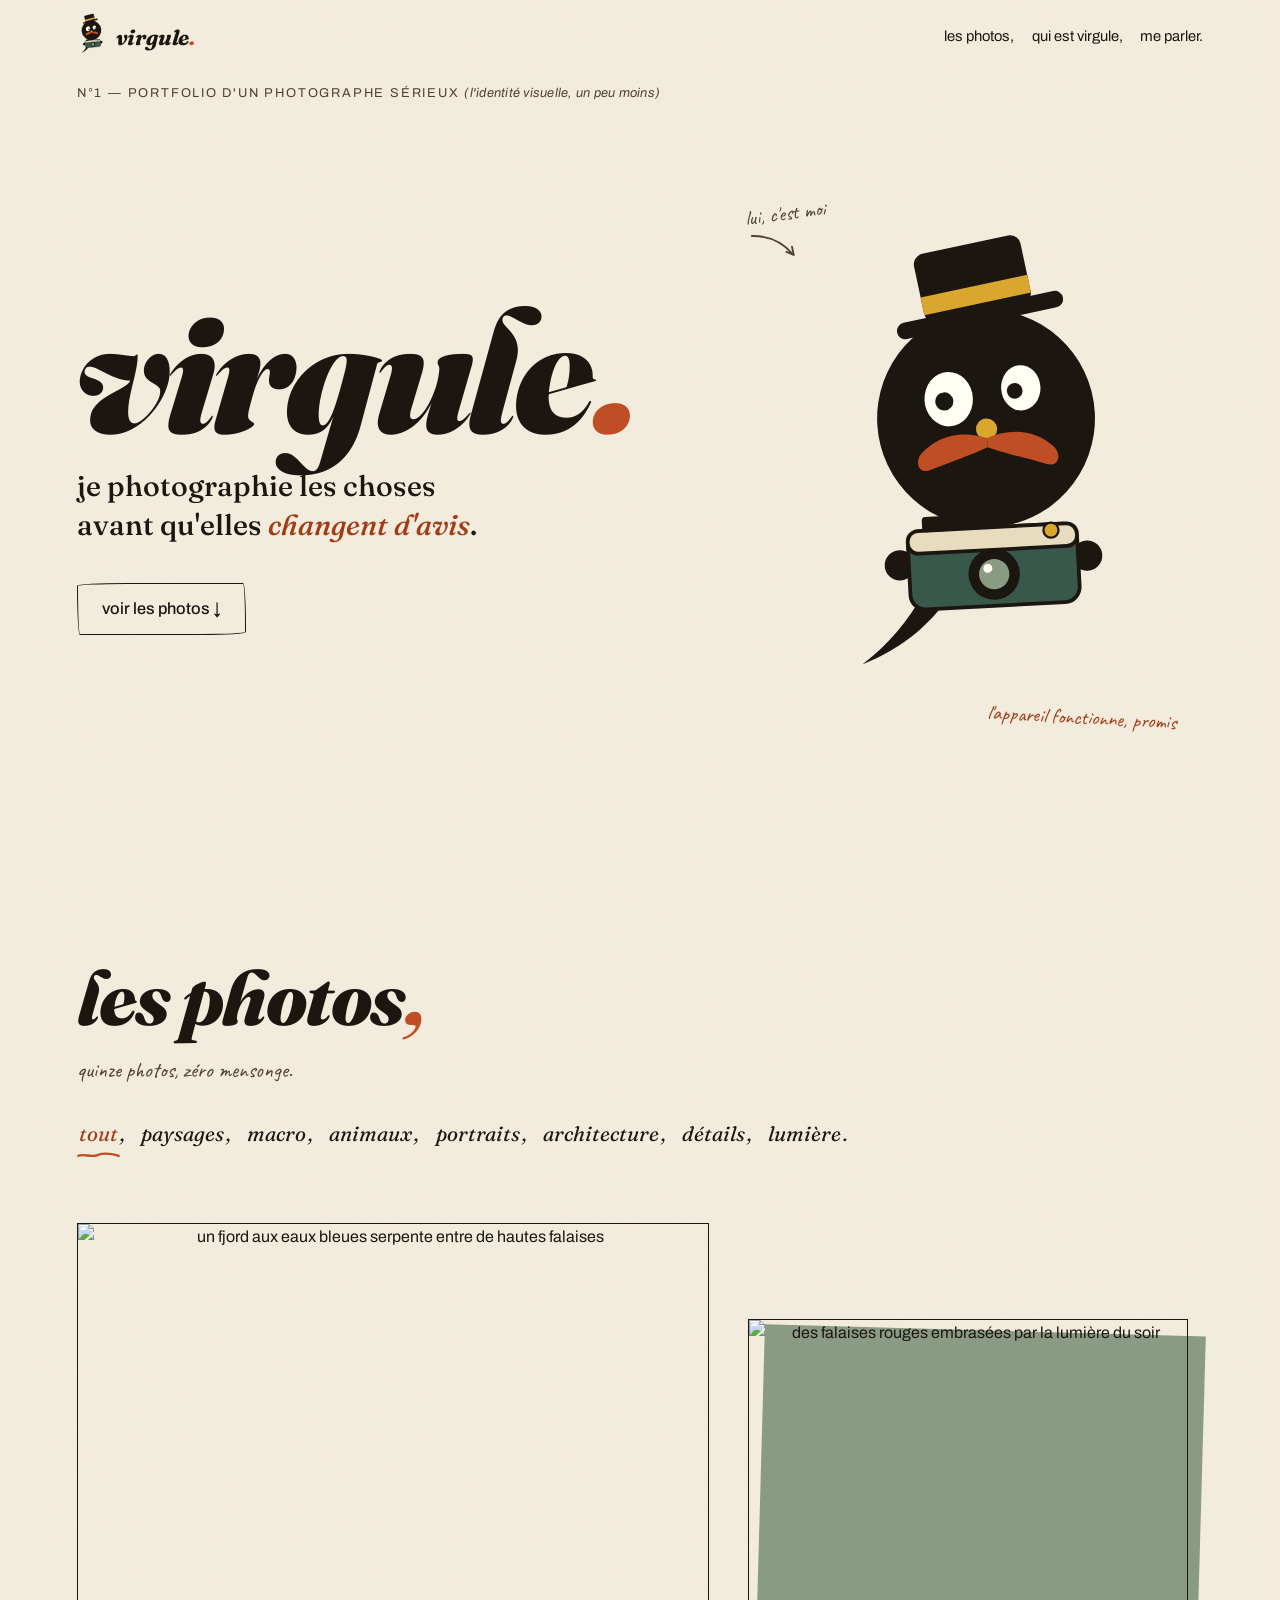
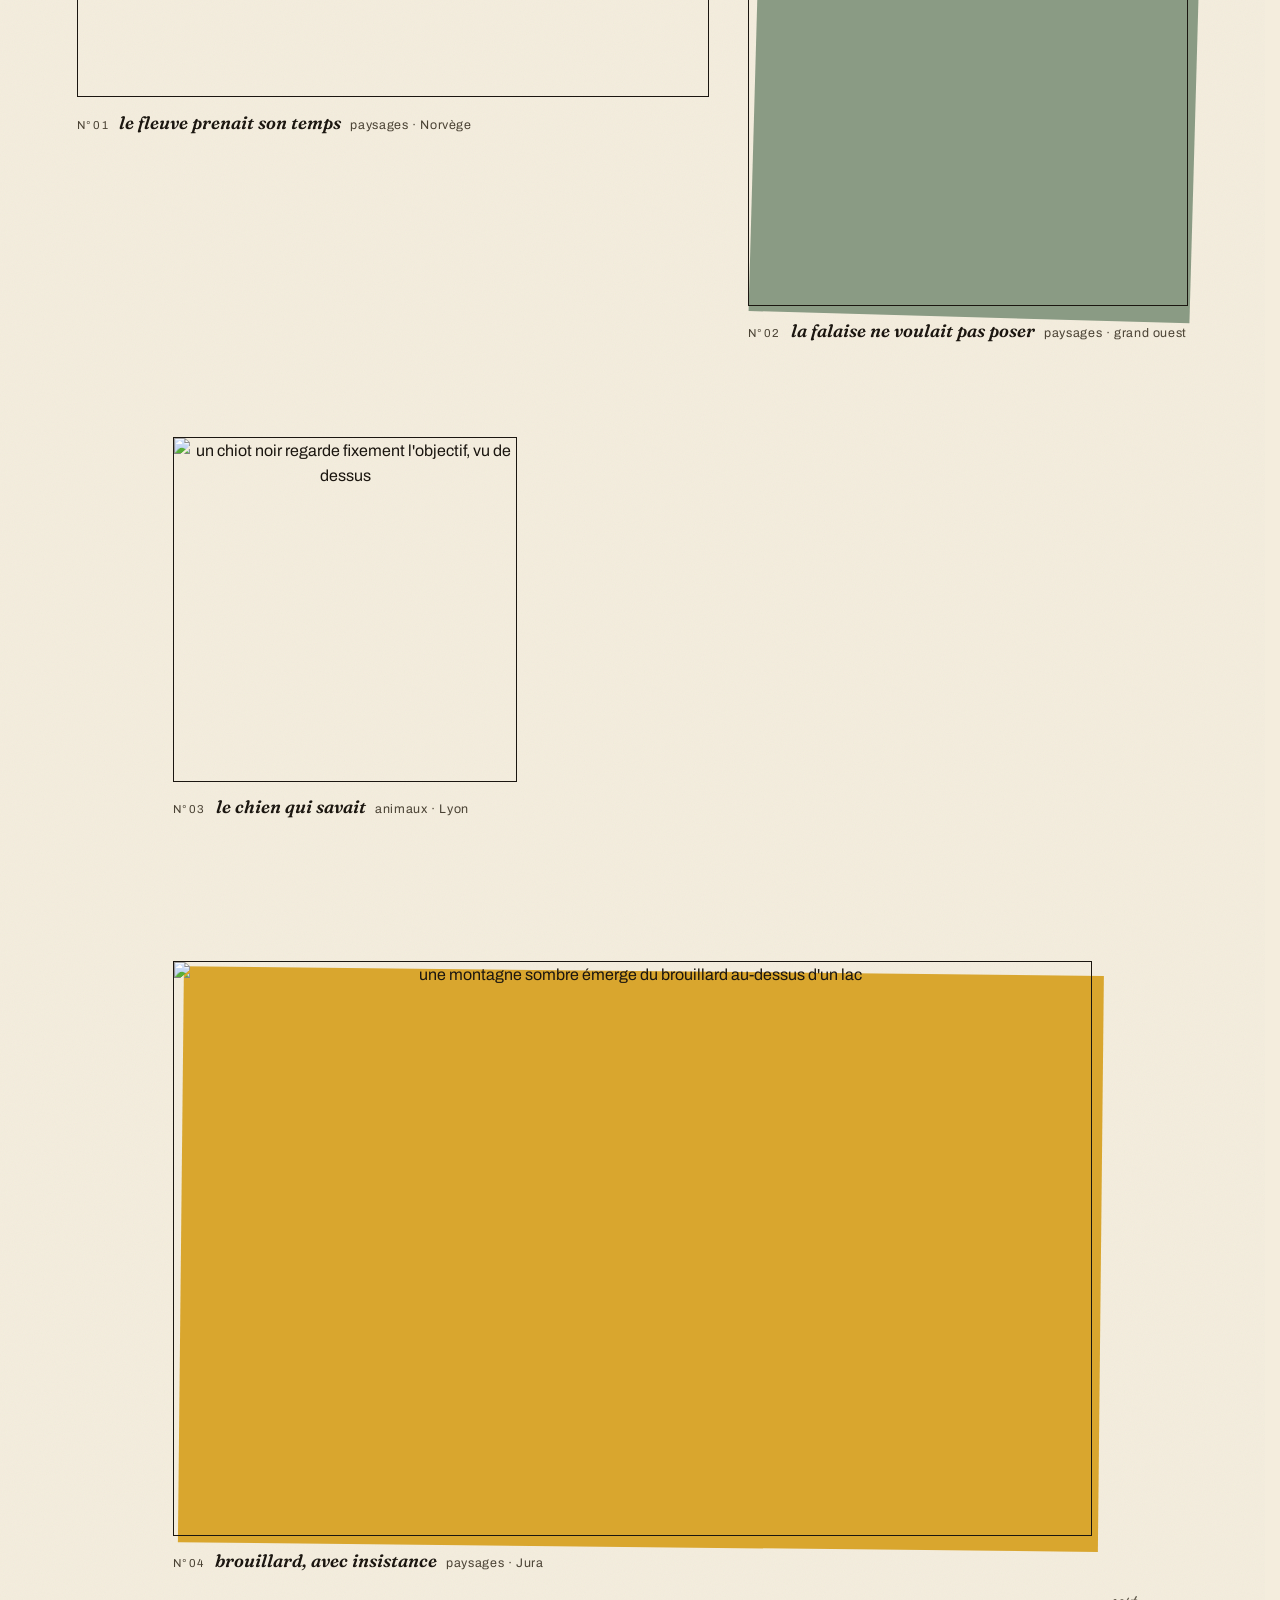
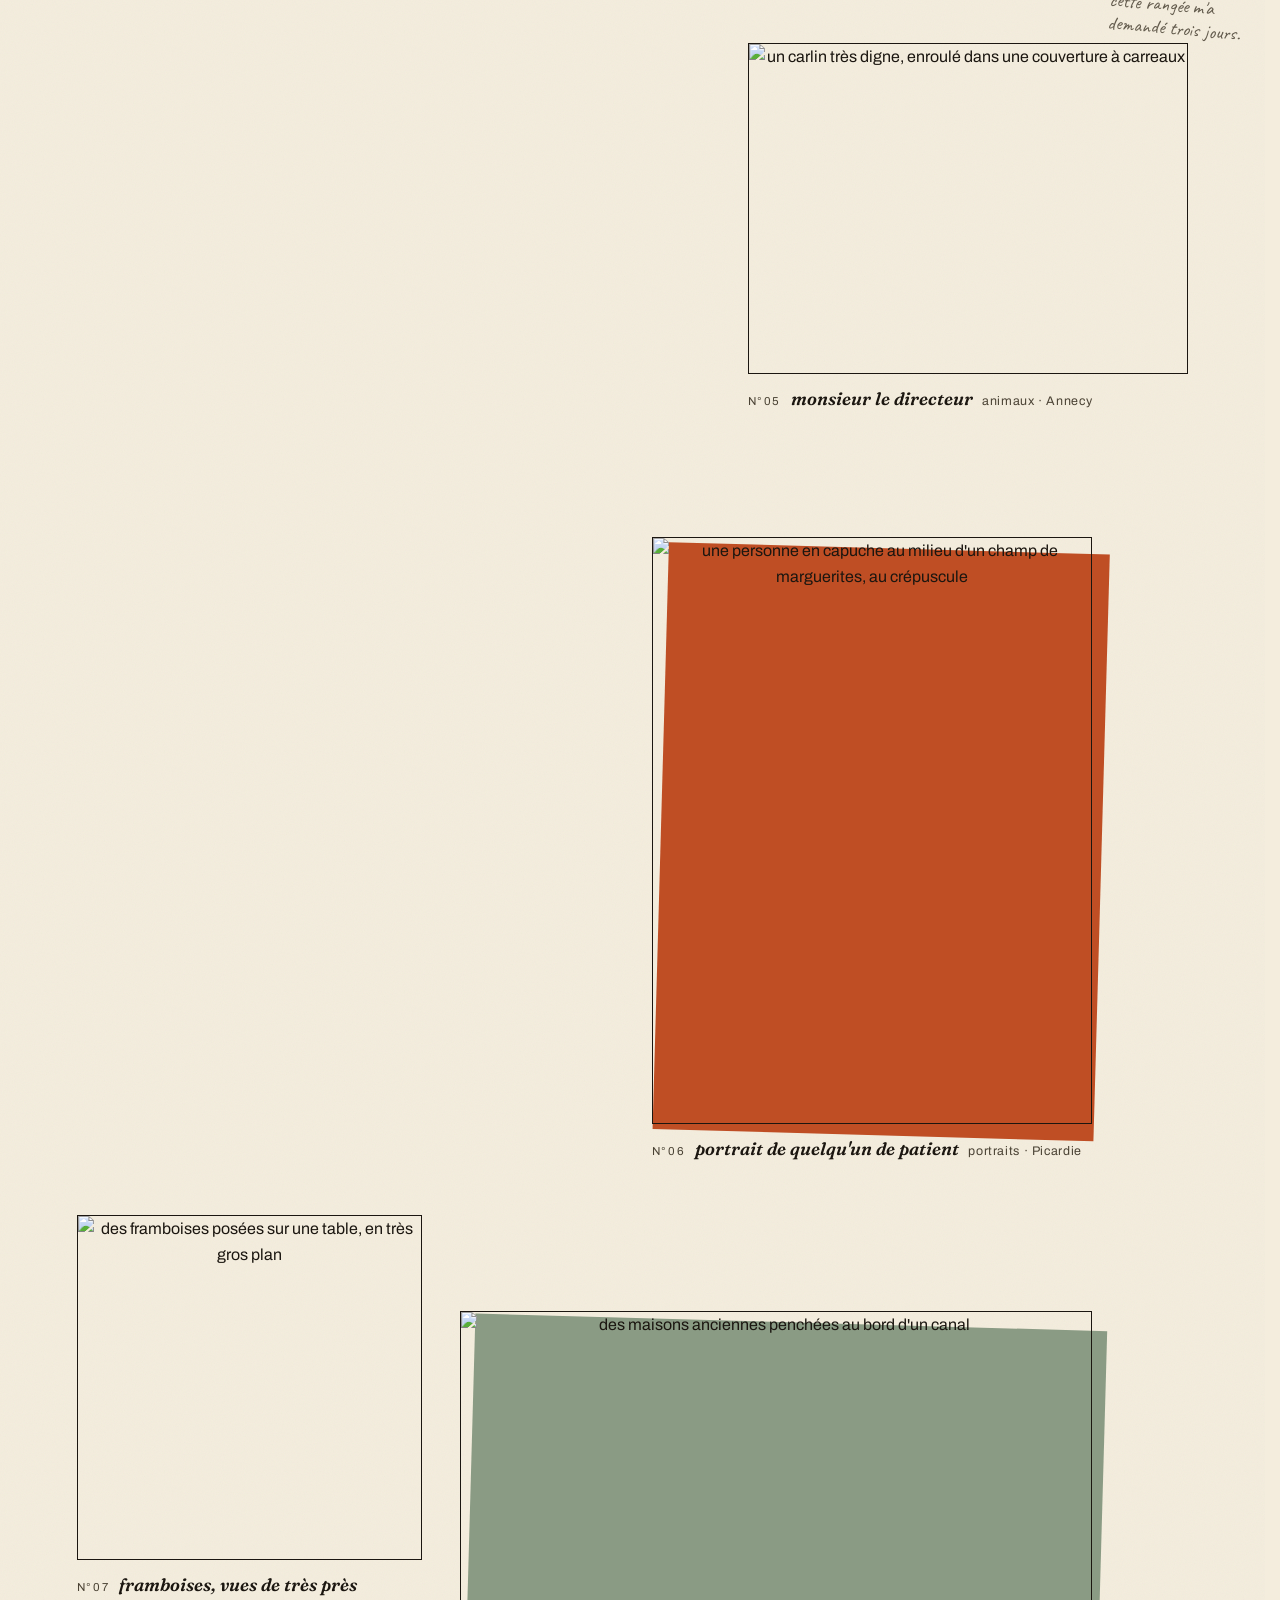
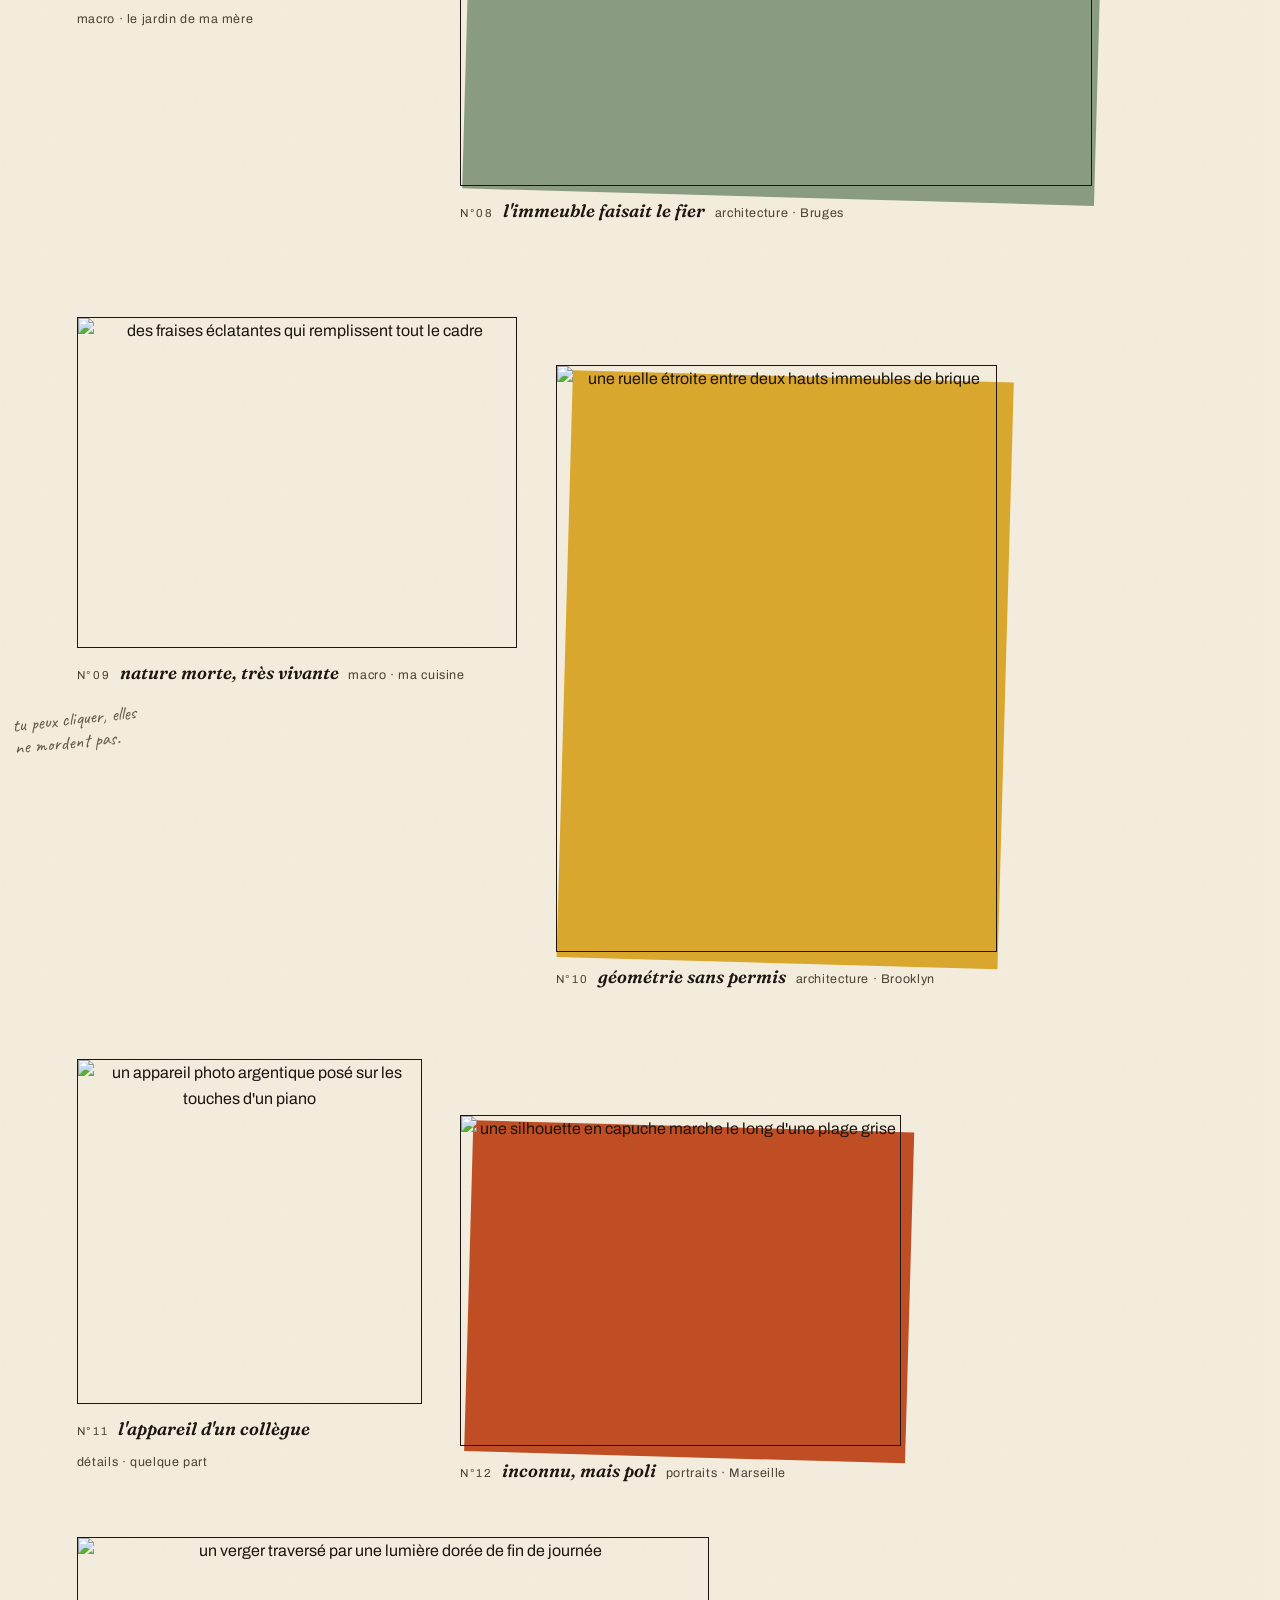
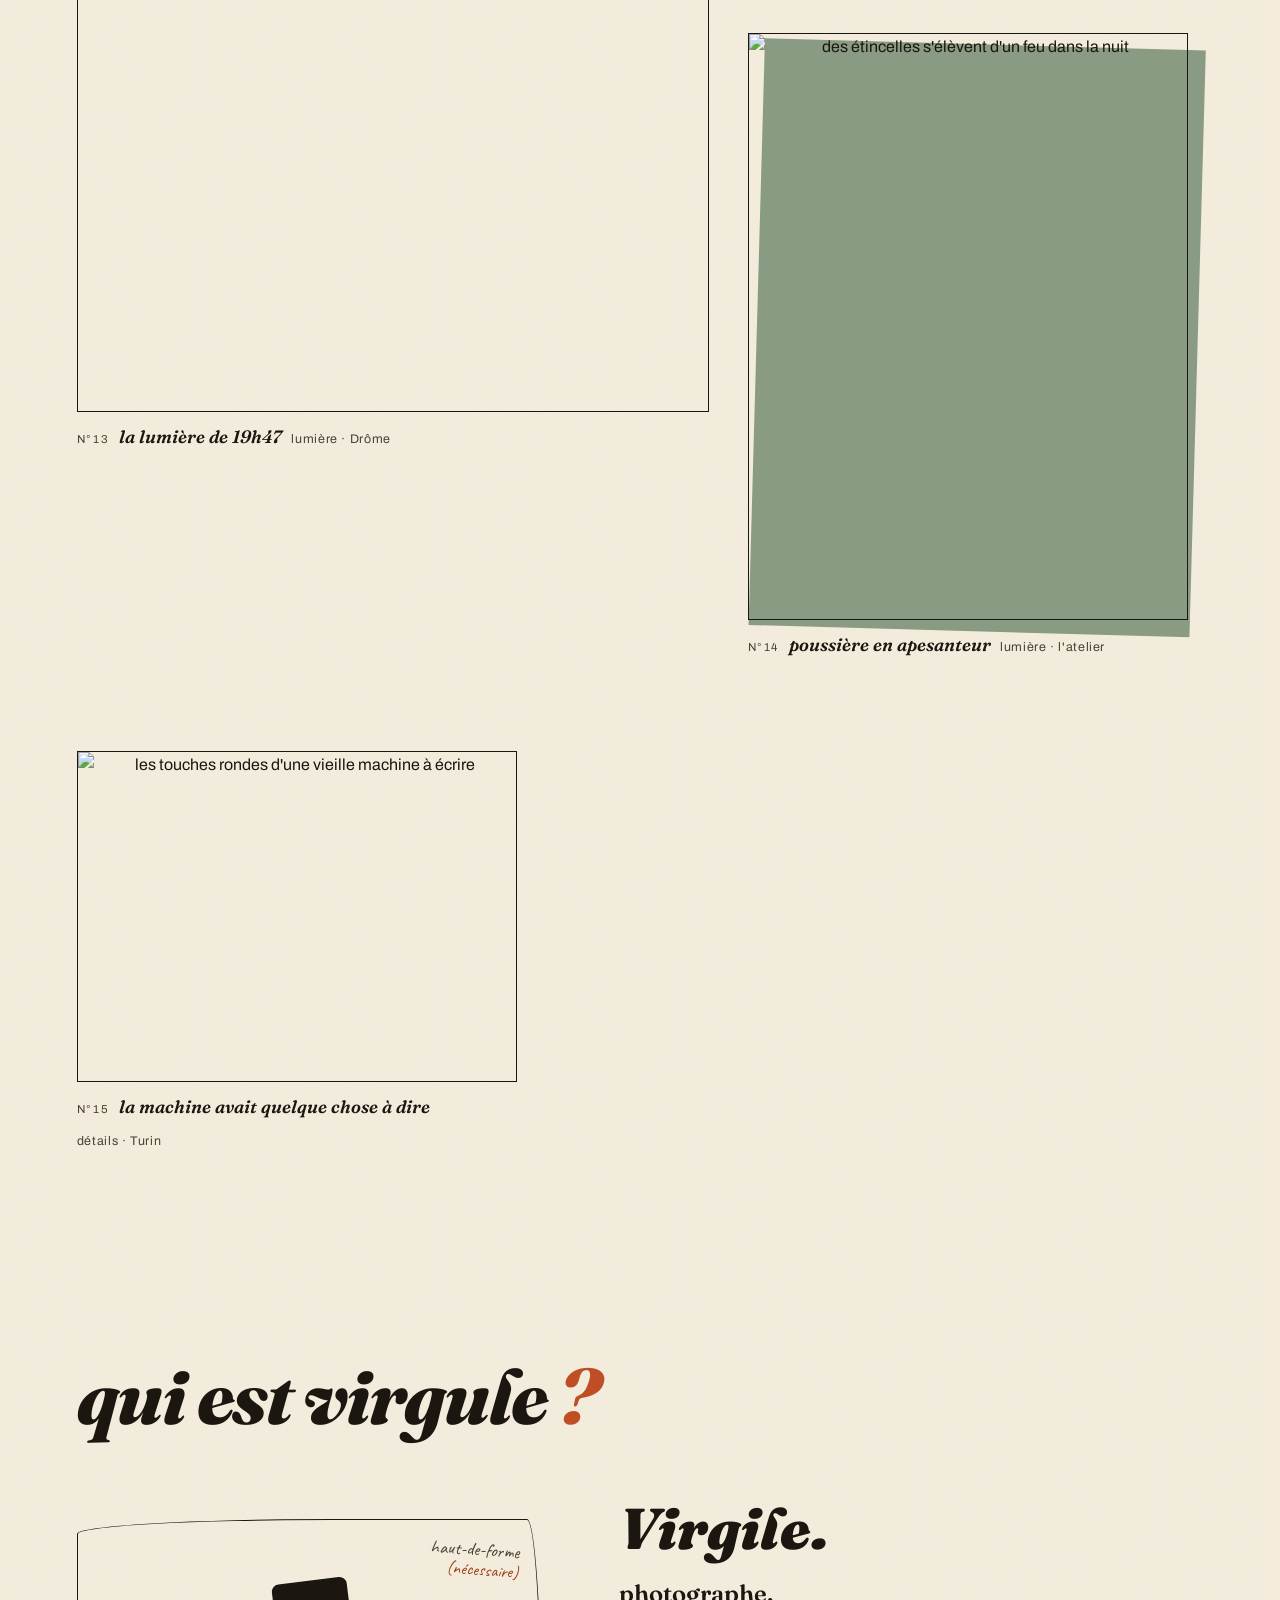
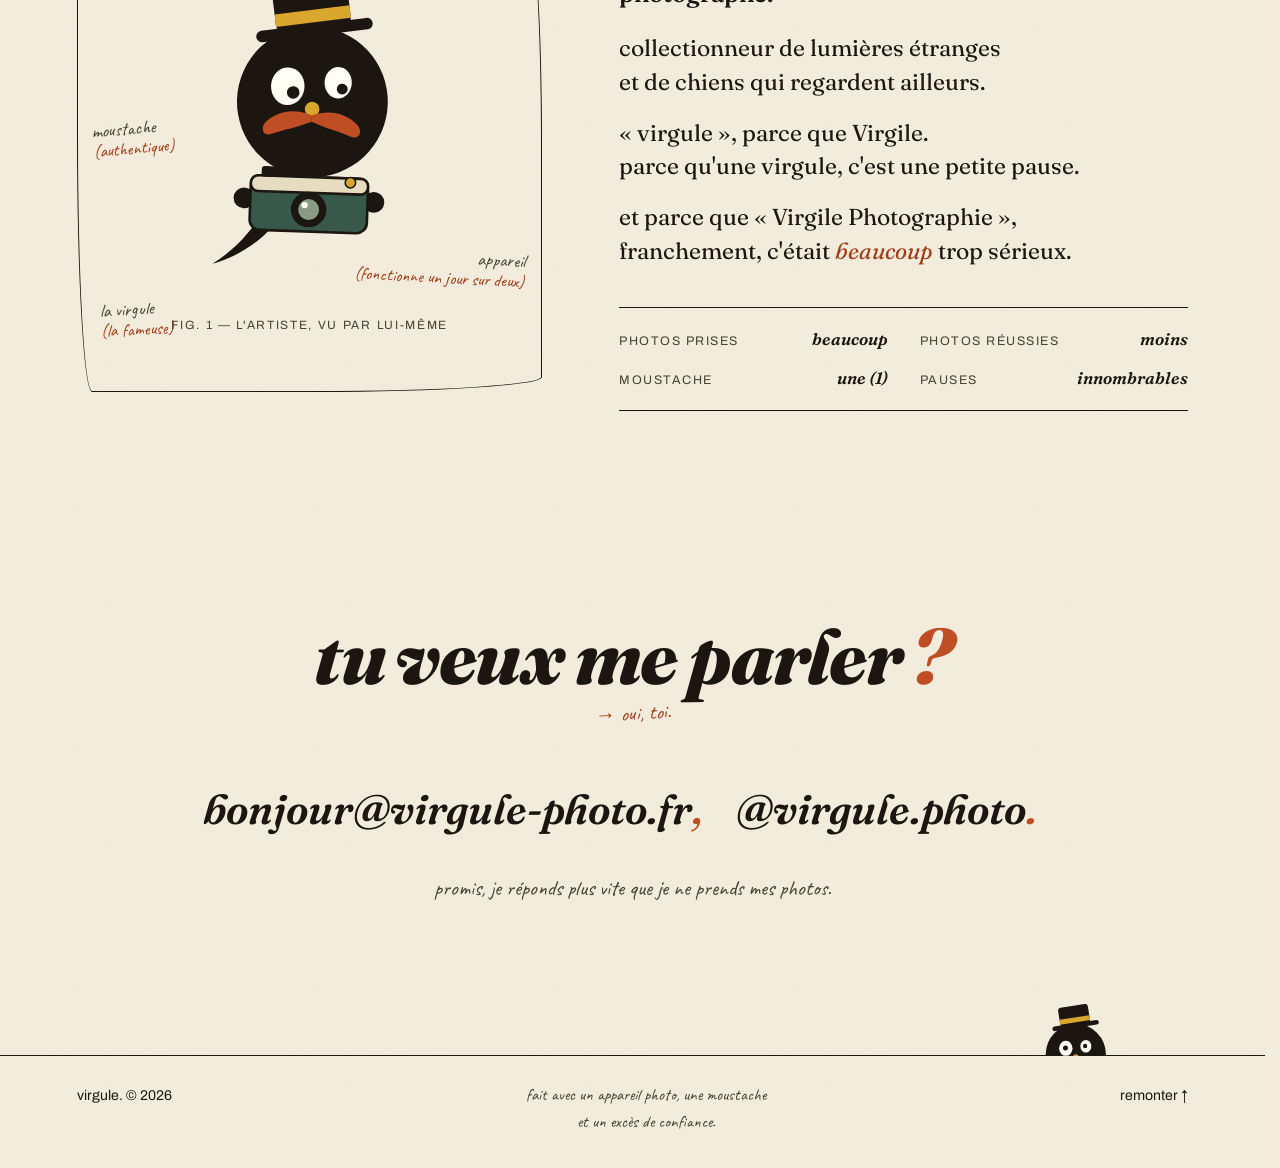
==== index.html @ 3a05d62d "Site portfolio « virgule. » — hero, galerie éditoriale, lightbox, personnage SVG Direction artistiqu" ====
<!doctype html>
<html lang="fr">
<head>
  <meta charset="utf-8">
  <meta name="viewport" content="width=device-width, initial-scale=1">
  <title>virgule. — photographe de moments qui allaient partir</title>
  <meta name="description" content="virgule. — le portfolio de Virgile, photographe. paysages, portraits, champignons suspects et lumières étranges, capturés juste avant qu'ils changent d'avis.">
  <meta name="theme-color" content="#F4EDDD">
  <script>document.documentElement.classList.add("js");</script>
  <link rel="icon" href="data:image/svg+xml,%3Csvg xmlns='http://www.w3.org/2000/svg' viewBox='0 0 32 32'%3E%3Ccircle cx='17' cy='12' r='9' fill='%231B1610'/%3E%3Cpath d='M14 19 C 13 24, 10 28, 5 31 C 11 30, 17 26, 19 20 Z' fill='%231B1610'/%3E%3C/svg%3E">
  <link rel="preconnect" href="https://fonts.googleapis.com">
  <link rel="preconnect" href="https://fonts.gstatic.com" crossorigin>
  <link href="https://fonts.googleapis.com/css2?family=Fraunces:ital,opsz,wght@0,9..144,400..900;1,9..144,400..900&family=Archivo:wght@400;500;600&family=Caveat:wght@500;600&display=swap" rel="stylesheet">
  <link rel="stylesheet" href="css/styles.css">
</head>
<body>
  <a class="lien-evasion" href="#galerie">aller directement aux photos</a>

  <header class="entete" id="entete">
    <a href="#haut" class="marque" id="marque" aria-label="virgule, retour en haut de page">
      <span class="marque-perso" data-perso="mini" aria-hidden="true"></span>
      <span class="marque-mot">virgule<span class="point">.</span></span>
    </a>
    <nav class="entete-nav" aria-label="navigation principale">
      <a href="#galerie">les photos,</a>
      <a href="#apropos">qui est virgule,</a>
      <a href="#contact">me parler.</a>
    </nav>
  </header>

  <main id="haut">

    <!-- ============ HERO ============ -->
    <section class="hero" aria-labelledby="titre-hero">
      <p class="hero-sur" data-reveal>n°1 — portfolio d'un photographe sérieux <span class="hero-sur-note">(l'identité visuelle, un peu moins)</span></p>

      <div class="hero-bloc">
        <h1 class="hero-titre" id="titre-hero" data-reveal>virgule<span class="point">.</span></h1>
        <p class="hero-phrase" data-reveal>je photographie les choses<br>avant qu'elles <em>changent d'avis</em>.</p>
        <a class="cta" id="cta-photos" href="#galerie" data-reveal>voir les photos&nbsp;<span class="fleche" aria-hidden="true">↓</span></a>
      </div>

      <div class="hero-perso" data-reveal>
        <span class="annot annot-moi" aria-hidden="true">
          lui, c'est moi
          <svg class="annot-courbe" viewBox="0 0 70 46"><path d="M6 6 C 26 8, 44 18, 56 36"/><path d="M48 32 l 9 5 -1 -11"/></svg>
        </span>
        <div class="perso-slot" data-perso="hero"></div>
        <span class="annot annot-app" aria-hidden="true">l'appareil fonctionne, promis</span>
      </div>
    </section>

    <!-- ============ GALERIE ============ -->
    <section class="galerie" id="galerie" aria-labelledby="titre-galerie">
      <header class="galerie-tete">
        <h2 class="titre-section" id="titre-galerie" data-reveal>les photos<span class="virg">,</span></h2>
        <p class="galerie-compte" id="compte" role="status" data-reveal>quinze photos, zéro mensonge.</p>
        <nav class="filtres" id="filtres" aria-label="filtrer les photos par catégorie" data-reveal>
          <button type="button" data-cat="tout" aria-pressed="true">tout</button><span aria-hidden="true">,&ensp;</span>
          <button type="button" data-cat="paysages" aria-pressed="false">paysages</button><span aria-hidden="true">,&ensp;</span>
          <button type="button" data-cat="macro" aria-pressed="false">macro</button><span aria-hidden="true">,&ensp;</span>
          <button type="button" data-cat="animaux" aria-pressed="false">animaux</button><span aria-hidden="true">,&ensp;</span>
          <button type="button" data-cat="portraits" aria-pressed="false">portraits</button><span aria-hidden="true">,&ensp;</span>
          <button type="button" data-cat="architecture" aria-pressed="false">architecture</button><span aria-hidden="true">,&ensp;</span>
          <button type="button" data-cat="détails" aria-pressed="false">détails</button><span aria-hidden="true">,&ensp;</span>
          <button type="button" data-cat="lumière" aria-pressed="false">lumière</button><span aria-hidden="true">.</span>
        </nav>
      </header>

      <div class="grille" id="grille"></div>

      <p class="note-marge note-marge-a" aria-hidden="true">cette rangée m'a demandé trois jours.</p>
      <p class="note-marge note-marge-b" aria-hidden="true">tu peux cliquer, elles ne mordent pas.</p>

      <noscript>
        <p class="sans-js">les photos ont besoin de javascript pour s'afficher.<br>elles sont timides, mais elles existent.</p>
      </noscript>
    </section>

    <!-- ============ À PROPOS ============ -->
    <section class="apropos" id="apropos" aria-labelledby="titre-apropos">
      <h2 class="titre-section" id="titre-apropos" data-reveal>qui est virgule<span class="virg">&nbsp;?</span></h2>

      <div class="apropos-grille">
        <figure class="fiche" data-reveal aria-label="schéma technique du personnage virgule">
          <div class="perso-slot" data-perso="fiche"></div>
          <figcaption class="fiche-legende">fig. 1 — l'artiste, vu par lui-même</figcaption>
          <span class="etiquette e-chapeau" aria-hidden="true">haut-de-forme<br><em>(nécessaire)</em></span>
          <span class="etiquette e-moustache" aria-hidden="true">moustache<br><em>(authentique)</em></span>
          <span class="etiquette e-appareil" aria-hidden="true">appareil<br><em>(fonctionne un jour sur deux)</em></span>
          <span class="etiquette e-queue" aria-hidden="true">la virgule<br><em>(la fameuse)</em></span>
        </figure>

        <div class="bio" data-reveal>
          <p class="bio-nom">Virgile.</p>
          <p class="bio-metier">photographe.</p>
          <p class="bio-ligne">collectionneur de lumières étranges<br>et de chiens qui regardent ailleurs.</p>
          <p class="bio-ligne">«&nbsp;virgule&nbsp;», parce que Virgile.<br>parce qu'une virgule, c'est une petite pause.</p>
          <p class="bio-ligne">et parce que «&nbsp;Virgile Photographie&nbsp;»,<br>franchement, c'était <em>beaucoup</em> trop sérieux.</p>

          <dl class="stats">
            <div><dt>photos prises</dt><dd>beaucoup</dd></div>
            <div><dt>photos réussies</dt><dd>moins</dd></div>
            <div><dt>moustache</dt><dd>une (1)</dd></div>
            <div><dt>pauses</dt><dd>innombrables</dd></div>
          </dl>
        </div>
      </div>
    </section>

    <!-- ============ CONTACT ============ -->
    <section class="contact" id="contact" aria-labelledby="titre-contact">
      <h2 class="titre-section" id="titre-contact" data-reveal>tu veux me parler<span class="virg">&nbsp;?</span></h2>
      <span class="annot annot-toi" aria-hidden="true">→ oui, toi.</span>
      <p class="contact-liens" data-reveal>
        <a class="contact-lien" href="mailto:bonjour@virgule-photo.fr">bonjour@virgule-photo.fr</a><span class="virg" aria-hidden="true">,</span>
        <a class="contact-lien" href="https://instagram.com/virgule.photo" rel="noopener" target="_blank">@virgule.photo</a><span class="virg" aria-hidden="true">.</span>
      </p>
      <p class="contact-promesse" data-reveal>promis, je réponds plus vite que je ne prends mes photos.</p>
    </section>
  </main>

  <!-- ============ FOOTER ============ -->
  <footer class="pied">
    <div class="pied-peek" aria-hidden="true">
      <div class="perso-slot" data-perso="peek"></div>
    </div>
    <div class="pied-int">
      <p>virgule. © 2026</p>
      <p class="pied-note">fait avec un appareil photo, une moustache<br>et un excès de confiance.</p>
      <a href="#haut">remonter ↑</a>
    </div>
  </footer>

  <!-- ============ LIGHTBOX ============ -->
  <div class="voile" id="voile" role="dialog" aria-modal="true" aria-labelledby="voile-titre" hidden>
    <button type="button" class="voile-fermer" id="voile-fermer">fermer ✕</button>
    <p class="voile-num" id="voile-num" role="status"></p>
    <figure class="voile-scene">
      <div class="voile-cadre"><img id="voile-img" src="" alt=""></div>
      <figcaption class="voile-info" aria-live="polite">
        <h3 class="voile-titre" id="voile-titre"></h3>
        <p class="voile-meta" id="voile-meta"></p>
        <p class="voile-desc" id="voile-desc"></p>
        <p class="voile-phrase" id="voile-phrase"></p>
      </figcaption>
    </figure>
    <div class="voile-nav">
      <button type="button" class="voile-prec" id="voile-prec">← précédente</button>
      <button type="button" class="voile-suiv" id="voile-suiv">suivante →</button>
    </div>
  </div>

  <div class="eclat" id="eclat" aria-hidden="true"></div>
  <div class="toast" id="toast" role="status" aria-live="polite" hidden></div>

  <script src="js/photos-data.js"></script>
  <script src="js/main.js"></script>
</body>
</html>
---- css/styles.css ----
/* ==========================================================================
   virgule. — feuille de style
   direction artistique : « la petite publication »
   papier crème, typographie éditoriale, annotations manuscrites,
   éléments légèrement de travers. sérieux sur les photos, pas sur le reste.
   ========================================================================== */

/* ---------- jetons ---------- */
:root {
  --creme: #F4EDDD;
  --ivoire: #FBF6EA;
  --papier: #EDE3CC;
  --noir: #1B1610;
  --encre: #4A4234;
  --rouille: #BF4E24;
  /* le même rouille, assombri pour le texte courant (contraste AA >= 4,5:1) */
  --rouille-texte: #A03D17;
  --sauge: #8A9B84;
  --teal: #39584C;
  --moutarde: #D9A62E;

  --serif: "Fraunces", Georgia, serif;
  --sans: "Archivo", system-ui, sans-serif;
  --main: "Caveat", "Segoe Script", cursive;

  --gouttiere: clamp(1.25rem, 6vw, 6rem);
  --transition-photo: 0.45s cubic-bezier(0.2, 0.8, 0.2, 1);

  /* bordure « dessinée à la main » */
  --tordu: 255px 15px 225px 15px / 15px 225px 15px 255px;
}

/* ---------- base ---------- */
*, *::before, *::after { box-sizing: border-box; }

html {
  scroll-behavior: smooth;
  scroll-padding-top: 5.5rem;
  scrollbar-gutter: stable;
}

body {
  margin: 0;
  background-color: var(--creme);
  background-image: url("data:image/svg+xml,%3Csvg xmlns='http://www.w3.org/2000/svg' width='240' height='240'%3E%3Cfilter id='n'%3E%3CfeTurbulence type='fractalNoise' baseFrequency='0.9' numOctaves='2' stitchTiles='stitch'/%3E%3C/filter%3E%3Crect width='240' height='240' filter='url(%23n)' opacity='0.05'/%3E%3C/svg%3E");
  color: var(--noir);
  font-family: var(--sans);
  font-size: 1rem;
  line-height: 1.6;
  font-synthesis: none;
  -webkit-font-smoothing: antialiased;
  overflow-x: hidden;
}

::selection { background: var(--moutarde); color: var(--noir); }

img { max-width: 100%; display: block; }

a { color: inherit; }

button {
  font: inherit;
  color: inherit;
  background: none;
  border: none;
  padding: 0;
}

:focus-visible {
  outline: 2px dashed var(--rouille);
  outline-offset: 4px;
  border-radius: 2px;
}

/* curseur virgule, très subtil */
body {
  cursor: url("data:image/svg+xml,%3Csvg xmlns='http://www.w3.org/2000/svg' width='20' height='24' viewBox='0 0 20 24'%3E%3Ccircle cx='10.5' cy='8' r='6.5' fill='%231B1610' stroke='%23FBF6EA' stroke-width='1.4'/%3E%3Cpath d='M8.2 13 C 7.6 17, 5.8 20, 2.5 22.6 C 6.8 21.6, 10.4 18.4, 11.4 13.6 Z' fill='%231B1610' stroke='%23FBF6EA' stroke-width='1'/%3E%3C/svg%3E") 10 8, auto;
}
a, button, [role="button"] {
  cursor: url("data:image/svg+xml,%3Csvg xmlns='http://www.w3.org/2000/svg' width='20' height='24' viewBox='0 0 20 24'%3E%3Ccircle cx='10.5' cy='8' r='6.5' fill='%23BF4E24' stroke='%23FBF6EA' stroke-width='1.4'/%3E%3Cpath d='M8.2 13 C 7.6 17, 5.8 20, 2.5 22.6 C 6.8 21.6, 10.4 18.4, 11.4 13.6 Z' fill='%23BF4E24' stroke='%23FBF6EA' stroke-width='1'/%3E%3C/svg%3E") 10 8, pointer;
}

/* lien d'évasion clavier */
.lien-evasion {
  position: fixed;
  top: 0.6rem;
  left: 0.6rem;
  z-index: 100;
  background: var(--noir);
  color: var(--ivoire);
  padding: 0.5rem 0.9rem;
  font-size: 0.85rem;
  border-radius: var(--tordu);
  transform: translateY(-300%);
}
.lien-evasion:focus-visible { transform: none; }

/* soulignement gribouillé réutilisable */
.gribouille,
.filtres button[aria-pressed="true"],
.contact-lien:hover,
.contact-lien:focus-visible {
  background-image: url("data:image/svg+xml,%3Csvg xmlns='http://www.w3.org/2000/svg' width='120' height='8' viewBox='0 0 120 8' preserveAspectRatio='none'%3E%3Cpath d='M2 5 C 20 2, 38 7, 58 4 S 100 3, 118 5' fill='none' stroke='%23BF4E24' stroke-width='2.4' stroke-linecap='round'/%3E%3C/svg%3E");
  background-repeat: no-repeat;
  background-position: left bottom;
  background-size: 100% 8px;
}

/* ---------- en-tête ---------- */
.entete {
  position: fixed;
  inset: 0 0 auto 0;
  z-index: 40;
  display: flex;
  align-items: center;
  justify-content: space-between;
  gap: 1rem;
  padding: 0.85rem var(--gouttiere);
  transition: background-color 0.3s ease, box-shadow 0.3s ease;
}
.entete.colle {
  background-color: var(--creme);
  border-bottom: 1.5px solid var(--noir);
}

.marque {
  display: inline-flex;
  align-items: center;
  gap: 0.55rem;
  text-decoration: none;
}
.marque-perso { width: 30px; flex: none; transform: rotate(-6deg); transition: transform 0.3s ease; }
.marque:hover .marque-perso { transform: rotate(6deg) translateY(-2px); }
.marque-mot {
  font-family: var(--serif);
  font-style: italic;
  font-weight: 700;
  font-size: 1.35rem;
  letter-spacing: -0.01em;
}
.point { color: var(--rouille); }

.entete-nav { display: flex; gap: 1.1rem; flex-wrap: wrap; justify-content: flex-end; }
.entete-nav a {
  font-size: 0.92rem;
  text-decoration: none;
  padding-bottom: 0.15em;
}
.entete-nav a:hover, .entete-nav a:focus-visible {
  background-image: url("data:image/svg+xml,%3Csvg xmlns='http://www.w3.org/2000/svg' width='120' height='8' viewBox='0 0 120 8' preserveAspectRatio='none'%3E%3Cpath d='M2 5 C 20 2, 38 7, 58 4 S 100 3, 118 5' fill='none' stroke='%23BF4E24' stroke-width='2.4' stroke-linecap='round'/%3E%3C/svg%3E") ;
  background-repeat: no-repeat;
  background-position: left bottom;
  background-size: 100% 7px;
}

/* ---------- hero ---------- */
.hero {
  position: relative;
  min-height: 96vh;
  min-height: 96svh;
  display: grid;
  grid-template-columns: minmax(0, 1.25fr) minmax(0, 0.75fr);
  align-items: center;
  gap: 2rem;
  padding: 7rem var(--gouttiere) 3rem;
}

.hero-sur {
  position: absolute;
  top: 5.2rem;
  left: var(--gouttiere);
  margin: 0;
  font-size: 0.8rem;
  letter-spacing: 0.14em;
  text-transform: uppercase;
  color: var(--encre);
}
.hero-sur-note { text-transform: none; letter-spacing: 0.02em; font-style: italic; }

.hero-titre {
  margin: 0 0 1.2rem;
  font-family: var(--serif);
  font-style: italic;
  font-weight: 900;
  font-size: clamp(4.2rem, 13.5vw, 11.5rem);
  line-height: 0.9;
  letter-spacing: -0.03em;
}

.hero-phrase {
  margin: 0 0 2.4rem;
  font-family: var(--serif);
  font-weight: 500;
  font-size: clamp(1.25rem, 2.4vw, 1.8rem);
  line-height: 1.35;
}
.hero-phrase em { font-style: italic; color: var(--rouille-texte); }

.cta {
  display: inline-block;
  font-size: 1.02rem;
  font-weight: 500;
  text-decoration: none;
  border: 1.5px solid var(--noir);
  border-radius: var(--tordu);
  padding: 0.75rem 1.5rem;
  transform: rotate(-1deg);
  transition: transform 0.25s ease, background-color 0.25s ease;
}
.cta:hover, .cta:focus-visible {
  background-color: var(--moutarde);
  transform: rotate(1deg) translateY(-2px);
}
.cta .fleche { display: inline-block; }
.cta:hover .fleche, .cta:focus-visible .fleche { animation: rebond 0.7s ease-in-out infinite; }
@keyframes rebond {
  0%, 100% { transform: translateY(0); }
  50% { transform: translateY(5px); }
}

.hero-perso {
  position: relative;
  justify-self: center;
  width: clamp(230px, 26vw, 360px);
}
.hero-perso .perso-slot { transform: rotate(-3deg); }

/* annotations manuscrites */
.annot {
  position: absolute;
  font-family: var(--main);
  font-size: clamp(1.15rem, 1.6vw, 1.45rem);
  line-height: 1.15;
  color: var(--encre);
  white-space: nowrap;
}
.annot-courbe {
  display: block;
  width: 54px;
  margin-top: 0.1rem;
}
.annot-courbe path {
  fill: none;
  stroke: var(--encre);
  stroke-width: 2.4;
  stroke-linecap: round;
  stroke-linejoin: round;
}
.annot-moi { top: -2.2rem; left: -4.5rem; transform: rotate(-7deg); }
.annot-app { bottom: -2.4rem; right: -1.5rem; transform: rotate(3deg); color: var(--rouille-texte); }
.annot-toi { position: static; display: inline-block; transform: rotate(-3deg); color: var(--rouille-texte); margin-top: 0.4rem; }

/* ---------- sections communes ---------- */
.titre-section {
  margin: 0;
  font-family: var(--serif);
  font-style: italic;
  font-weight: 800;
  font-size: clamp(2.5rem, 6.5vw, 4.8rem);
  line-height: 1;
  letter-spacing: -0.02em;
  transform: rotate(-0.8deg);
}
.virg { color: var(--rouille); }

/* ---------- galerie ---------- */
.galerie {
  position: relative;
  padding: 6rem var(--gouttiere) 7rem;
}

.galerie-tete { margin-bottom: 4rem; }

.galerie-compte {
  margin: 1rem 0 1.6rem;
  font-family: var(--main);
  font-size: 1.35rem;
  color: var(--encre);
  transform: rotate(-1deg);
}

.filtres {
  font-family: var(--serif);
  font-style: italic;
  font-size: clamp(1.05rem, 1.7vw, 1.3rem);
  max-width: 60ch;
  line-height: 2;
}
.filtres button {
  padding: 0 0.1em 0.2em;
  transition: color 0.2s ease;
}
.filtres button:hover { color: var(--rouille-texte); }
.filtres button[aria-pressed="true"] { color: var(--rouille-texte); }

/* grille éditoriale asymétrique */
.grille {
  display: grid;
  grid-template-columns: repeat(12, 1fr);
  gap: clamp(2rem, 4vw, 4rem) clamp(1.5rem, 3vw, 3rem);
  align-items: start;
}

.photo {
  position: relative;
  margin: 0;
  transition: transform var(--transition-photo), opacity 0.3s ease;
}
.photo:focus-within {
  transform: rotate(var(--tilt, 0.6deg)) translateY(-5px);
  z-index: 2;
}
/* les effets de survol ne s'appliquent qu'aux vrais pointeurs :
   au tactile, le :hover simulé resterait collé après fermeture du voile */
@media (hover: hover) {
  .photo:hover {
    transform: rotate(var(--tilt, 0.6deg)) translateY(-5px);
    z-index: 2;
  }
}

/* tailles */
.t-grande   { grid-column: span 7; }
.t-panorama { grid-column: 2 / span 10; }
.t-haute    { grid-column: span 5; }
.t-moyenne  { grid-column: span 5; }
.t-petite   { grid-column: span 4; }

/* décalages verticaux — le léger désordre organisé */
.photo[data-pos="1"] { margin-top: 6rem; }
.photo[data-pos="2"] { margin-top: 2.5rem; }
.photo[data-pos="3"] { margin-top: 5.5rem; }
.photo[data-pos="4"] { margin-top: 1rem; }
.photo[data-pos="5"] { margin-top: 4.5rem; }

/* respirations horizontales */
.photo[data-pos="2"].t-petite  { grid-column: 2 / span 4; }
.photo[data-pos="4"].t-moyenne { grid-column: 8 / span 5; }
.photo[data-pos="5"].t-haute   { grid-column: 7 / span 5; }

.photo-cadre {
  position: relative;
  display: block;
  width: 100%;
  padding: 0;
}
/* bloc de couleur vintage derrière certaines photos */
.photo-cadre::before {
  content: "";
  position: absolute;
  inset: 0;
  z-index: -1;
  background: transparent;
  transform: rotate(1.6deg) translate(9px, 11px);
  transition: transform var(--transition-photo);
}
.photo[data-pos="1"] .photo-cadre::before { background: var(--sauge); }
.photo[data-pos="3"] .photo-cadre::before { background: var(--moutarde); }
.photo[data-pos="5"] .photo-cadre::before { background: var(--rouille); }
/* les éléments très larges amplifient la rotation : on la tempère */
.t-panorama .photo-cadre::before { transform: rotate(0.6deg) translate(8px, 10px); }
@media (hover: hover) {
  .photo:hover .photo-cadre::before { transform: rotate(2.6deg) translate(12px, 14px); }
  .photo.t-panorama:hover .photo-cadre::before { transform: rotate(1deg) translate(10px, 12px); }
}

.photo-fen {
  display: block;
  overflow: hidden;
  border: 1.5px solid var(--noir);
}
.photo-fen img {
  width: 100%;
  height: auto;
  object-fit: cover;
  transition: transform var(--transition-photo);
}
.photo:focus-within .photo-fen img { transform: scale(1.045); }
@media (hover: hover) {
  .photo:hover .photo-fen img { transform: scale(1.045); }
}

.photo-legende {
  display: flex;
  align-items: baseline;
  gap: 0.6rem;
  flex-wrap: wrap;
  margin-top: 0.7rem;
}
.photo-num {
  font-size: 0.72rem;
  letter-spacing: 0.14em;
  text-transform: uppercase;
  color: var(--encre);
}
.photo-titre {
  font-family: var(--serif);
  font-style: italic;
  font-weight: 600;
  font-size: 1.12rem;
}
.photo-meta {
  font-size: 0.78rem;
  color: var(--encre);
  letter-spacing: 0.05em;
}

/* la petite phrase absurde, sur un bout de papier
   (ancrée au cadre de l'image, pas au figure : la légende peut faire 3 lignes) */
.photo-phrase {
  position: absolute;
  left: -0.6rem;
  bottom: 0.9rem;
  max-width: 82%;
  text-align: left;
  background: var(--ivoire);
  border: 1.5px solid var(--noir);
  padding: 0.35rem 0.7rem;
  font-family: var(--main);
  font-size: 1.2rem;
  line-height: 1.2;
  color: var(--noir);
  transform: rotate(-2.5deg) translateY(8px);
  opacity: 0;
  pointer-events: none;
  transition: opacity 0.25s ease, transform 0.3s ease;
}
.photo:focus-within .photo-phrase {
  opacity: 1;
  transform: rotate(-2.5deg) translateY(0);
}
@media (hover: hover) {
  .photo:hover .photo-phrase {
    opacity: 1;
    transform: rotate(-2.5deg) translateY(0);
  }
}

/* filtrage */
.photo.part { opacity: 0; transform: scale(0.96); pointer-events: none; }
.photo[hidden] { display: none; }

/* notes en marge */
.note-marge {
  position: absolute;
  font-family: var(--main);
  font-size: 1.2rem;
  color: var(--encre);
  max-width: 9rem;
  line-height: 1.2;
  opacity: 0.85;
}
.note-marge-a { right: 0.8rem; top: 34%; transform: rotate(5deg); }
.note-marge-b { left: 0.8rem; top: 68%; transform: rotate(-6deg); }
/* la grille filtrée est plus courte : on retire les notes pour éviter les collisions */
.galerie--filtree .note-marge { display: none; }
/* et on neutralise les grands décalages, une ou deux photos suffisent à peine */
.galerie--filtree .photo[data-pos] { margin-top: 0; }
.galerie--filtree .photo[data-pos="1"],
.galerie--filtree .photo[data-pos="3"],
.galerie--filtree .photo[data-pos="5"] { margin-top: 2.5rem; }

.sans-js {
  font-family: var(--serif);
  font-style: italic;
  font-size: 1.3rem;
  text-align: center;
  padding: 3rem 0;
}

/* ---------- à propos ---------- */
.apropos { padding: 6rem var(--gouttiere); }

.apropos-grille {
  display: grid;
  grid-template-columns: minmax(0, 0.9fr) minmax(0, 1.1fr);
  gap: clamp(2rem, 6vw, 6rem);
  align-items: center;
  margin-top: 4rem;
}

.fiche {
  position: relative;
  margin: 0;
  padding: 3.5rem 3rem;
  border: 1.5px solid var(--noir);
  border-radius: var(--tordu);
}
.fiche .perso-slot {
  width: clamp(190px, 18vw, 250px);
  margin: 0 auto;
  transform: rotate(2deg);
}
.fiche-legende {
  margin-top: 1.6rem;
  text-align: center;
  font-size: 0.75rem;
  letter-spacing: 0.14em;
  text-transform: uppercase;
  color: var(--encre);
}

.etiquette {
  position: absolute;
  font-family: var(--main);
  font-size: 1.15rem;
  line-height: 1.1;
  color: var(--encre);
}
.etiquette em { color: var(--rouille-texte); font-style: normal; font-size: 0.95em; }
.e-chapeau   { top: 1.2rem; right: 1.4rem; transform: rotate(4deg); text-align: right; }
.e-moustache { top: 42%; left: 0.9rem; transform: rotate(-5deg); }
.e-appareil  { bottom: 22%; right: 1rem; transform: rotate(3deg); text-align: right; }
.e-queue     { bottom: 3.2rem; left: 1.4rem; transform: rotate(-3deg); }

.bio p { margin: 0 0 1.1rem; }
.bio-nom {
  font-family: var(--serif);
  font-style: italic;
  font-weight: 900;
  font-size: clamp(2.6rem, 4.5vw, 4rem);
  line-height: 1;
}
.bio-metier {
  font-family: var(--serif);
  font-weight: 600;
  font-size: 1.5rem;
}
.bio-ligne {
  font-family: var(--serif);
  font-size: clamp(1.15rem, 1.8vw, 1.45rem);
  line-height: 1.45;
}
.bio-ligne em { color: var(--rouille-texte); }

.stats {
  margin: 2.5rem 0 0;
  border-top: 1.5px solid var(--noir);
  border-bottom: 1.5px solid var(--noir);
  padding: 1.1rem 0;
  display: grid;
  grid-template-columns: 1fr 1fr;
  gap: 0.8rem 2rem;
}
.stats div { display: flex; align-items: baseline; justify-content: space-between; gap: 1rem; }
.stats dt {
  font-size: 0.78rem;
  letter-spacing: 0.12em;
  text-transform: uppercase;
  color: var(--encre);
}
.stats dd {
  margin: 0;
  font-family: var(--serif);
  font-style: italic;
  font-weight: 600;
  font-size: 1.05rem;
}

/* ---------- contact ---------- */
.contact {
  padding: 7rem var(--gouttiere) 8rem;
  text-align: center;
}
.contact .titre-section { transform: rotate(0.8deg); }

.contact-liens {
  margin: 3rem 0 1.5rem;
  font-family: var(--serif);
  font-style: italic;
  font-weight: 600;
  font-size: clamp(1.4rem, 3.4vw, 2.6rem);
  line-height: 1.6;
}
.contact-lien {
  text-decoration: none;
  padding-bottom: 0.12em;
  display: inline-block;
  transition: transform 0.25s ease, color 0.25s ease;
}
.contact-lien:hover, .contact-lien:focus-visible {
  transform: rotate(-1.2deg);
  color: var(--rouille-texte);
}
.contact-liens .virg { margin-right: 0.6em; }

.contact-promesse {
  font-family: var(--main);
  font-size: 1.35rem;
  color: var(--encre);
  transform: rotate(-1deg);
}

/* ---------- footer ---------- */
.pied {
  position: relative;
  border-top: 1.5px solid var(--noir);
  padding: 1.6rem var(--gouttiere) 2rem;
}
.pied-peek {
  position: absolute;
  right: clamp(2rem, 12vw, 9rem);
  top: 0;
  transform: translateY(-100%);
  width: 92px;
  height: 58px;
  overflow: hidden;
  pointer-events: none;
}
.pied-peek .perso-slot {
  width: 92px;
  transform: translateY(6px);
}
.pied-int {
  display: flex;
  align-items: baseline;
  justify-content: space-between;
  gap: 1.5rem;
  flex-wrap: wrap;
  font-size: 0.88rem;
}
.pied-int p { margin: 0; }
.pied-note {
  font-family: var(--main);
  font-size: 1.05rem;
  color: var(--encre);
  text-align: center;
}
.pied-int a { text-decoration: none; }
.pied-int a:hover { color: var(--rouille-texte); }

/* ---------- lightbox (le voile) ---------- */
.voile {
  position: fixed;
  inset: 0;
  z-index: 60;
  background-color: var(--ivoire);
  background-image: url("data:image/svg+xml,%3Csvg xmlns='http://www.w3.org/2000/svg' width='240' height='240'%3E%3Cfilter id='n'%3E%3CfeTurbulence type='fractalNoise' baseFrequency='0.9' numOctaves='2' stitchTiles='stitch'/%3E%3C/filter%3E%3Crect width='240' height='240' filter='url(%23n)' opacity='0.05'/%3E%3C/svg%3E");
  padding: clamp(1rem, 4vh, 3rem) var(--gouttiere);
  opacity: 0;
  visibility: hidden;
  transition: opacity 0.28s ease, visibility 0.28s ease;
  display: grid;
  grid-template-rows: 1fr auto;
  overflow-y: auto;
}
.voile.ouvert { opacity: 1; visibility: visible; }
.voile[hidden] { display: none; }

html.fige, html.fige body { overflow: hidden; }

.voile-fermer {
  position: fixed;
  top: 1.2rem;
  right: var(--gouttiere);
  font-size: 0.95rem;
  letter-spacing: 0.06em;
  padding: 0.4rem 0.8rem;
  border: 1.5px solid var(--noir);
  border-radius: var(--tordu);
  background: var(--ivoire);
  z-index: 2;
  transition: background-color 0.2s ease, transform 0.2s ease;
}
.voile-fermer:hover { background: var(--moutarde); transform: rotate(2deg); }

.voile-num {
  position: fixed;
  top: 1.55rem;
  left: var(--gouttiere);
  margin: 0;
  font-size: 0.78rem;
  letter-spacing: 0.16em;
  text-transform: uppercase;
  color: var(--encre);
}

.voile-scene {
  margin: 0;
  display: grid;
  grid-template-columns: minmax(0, 1.3fr) minmax(240px, 0.55fr);
  gap: clamp(1.5rem, 4vw, 4rem);
  align-items: center;
  padding-top: 3rem;
}

.voile-cadre {
  position: relative;
  justify-self: center;
  max-width: 100%;
  transform: rotate(-0.5deg) scale(0.975);
  transition: transform 0.34s cubic-bezier(0.2, 0.8, 0.2, 1);
}
.voile.ouvert .voile-cadre { transform: none; }
.voile-cadre::before {
  content: "";
  position: absolute;
  inset: 0;
  z-index: -1;
  background: var(--sauge);
  transform: rotate(1.4deg) translate(10px, 12px);
}
.voile-cadre img {
  max-height: 74vh;
  max-height: 74svh;
  max-width: 100%;
  width: auto;
  border: 1.5px solid var(--noir);
  transition: opacity 0.18s ease;
}
.voile.change .voile-cadre img { opacity: 0; }

.voile-info { min-width: 0; }
.voile-titre {
  margin: 0 0 0.6rem;
  font-family: var(--serif);
  font-style: italic;
  font-weight: 800;
  font-size: clamp(1.6rem, 3vw, 2.6rem);
  line-height: 1.05;
}
.voile-meta {
  margin: 0 0 1.4rem;
  font-size: 0.8rem;
  letter-spacing: 0.13em;
  text-transform: uppercase;
  color: var(--encre);
}
.voile-desc {
  margin: 0 0 1.4rem;
  font-family: var(--serif);
  font-size: 1.08rem;
  line-height: 1.55;
}
.voile-phrase {
  margin: 0;
  font-family: var(--main);
  font-size: 1.35rem;
  color: var(--rouille-texte);
  transform: rotate(-1.5deg);
}

.voile-nav {
  display: flex;
  justify-content: space-between;
  gap: 1rem;
  padding: 1.2rem 0 0.4rem;
}
.voile-nav button {
  font-family: var(--serif);
  font-style: italic;
  font-size: 1.05rem;
  padding: 0.35rem 0.7rem;
  transition: transform 0.2s ease, color 0.2s ease;
}
.voile-nav button:hover { color: var(--rouille-texte); transform: translateY(-2px) rotate(-1deg); }

/* ---------- flash d'appareil photo ---------- */
.eclat {
  position: fixed;
  inset: 0;
  z-index: 80;
  background: #fff;
  opacity: 0;
  pointer-events: none;
}
.eclat.on { animation: eclat 0.4s ease-out; }
@keyframes eclat {
  0% { opacity: 0; }
  14% { opacity: 0.82; }
  100% { opacity: 0; }
}

/* ---------- toast (bout de papier) ---------- */
.toast {
  position: fixed;
  left: 1.4rem;
  bottom: 1.4rem;
  z-index: 90;
  max-width: 300px;
  background: var(--ivoire);
  border: 1.5px solid var(--noir);
  padding: 0.8rem 1.1rem;
  font-family: var(--main);
  font-size: 1.25rem;
  line-height: 1.25;
  transform: rotate(-1.5deg) translateY(10px);
  opacity: 0;
  transition: opacity 0.3s ease, transform 0.3s ease;
  pointer-events: none;
}
.toast.montre { opacity: 1; transform: rotate(-1.5deg) translateY(0); }

/* ---------- le personnage ---------- */
.perso-slot { line-height: 0; }
.perso { width: 100%; height: auto; overflow: visible; }

.perso .pupille { transition: none; }
.perso .paupiere {
  transform-box: fill-box;
  transform-origin: center top;
  transform: scaleY(0);
}
.perso.cligne .paupiere { animation: clignement 0.16s ease-in-out; }
@keyframes clignement {
  0%, 100% { transform: scaleY(0); }
  50% { transform: scaleY(1); }
}

.perso .sourcil { opacity: 0; transition: opacity 0.15s ease, transform 0.15s ease; transform-box: fill-box; transform-origin: center; }
.perso.surpris .sourcil { opacity: 1; transform: translateY(-5px); }

.perso .appareil-g {
  transform-box: fill-box;
  transform-origin: center;
  transition: transform 0.3s ease;
}
.perso.vise .appareil-g { transform: translateY(-9px) rotate(-4deg); }

.perso .eclair-g {
  opacity: 0;
  transform-box: fill-box;
  transform-origin: center bottom;
  transform: scale(0.3);
}
.perso.flashe .eclair-g { animation: eclair-perso 0.45s ease-out; }
@keyframes eclair-perso {
  0% { opacity: 0; transform: scale(0.3); }
  25% { opacity: 1; transform: scale(1.05); }
  100% { opacity: 0; transform: scale(1.15); }
}

.perso .moustache {
  transform-box: fill-box;
  transform-origin: center;
}
body.grand-soir .perso .moustache { animation: fretille 2.4s ease-in-out infinite; }
@keyframes fretille {
  0%, 100% { transform: rotate(0deg); }
  25% { transform: rotate(-4deg); }
  75% { transform: rotate(4deg); }
}

/* flottement discret du personnage du hero */
.hero-perso .perso { animation: flotte 5s ease-in-out infinite; }
@keyframes flotte {
  0%, 100% { transform: translateY(0); }
  50% { transform: translateY(-7px); }
}

/* ---------- apparitions au défilement ---------- */
/* uniquement quand JS tourne (html.js) : sans script, tout reste visible */
html.js [data-reveal] {
  opacity: 0;
  transform: translateY(18px) rotate(0.4deg);
  transition: opacity 0.7s ease, transform 0.7s ease;
  transition-delay: var(--d, 0ms);
}
html.js [data-reveal].vu { opacity: 1; transform: none; }
/* le hero garde ses rotations propres */
.hero-perso[data-reveal].vu { transform: none; }

/* ---------- responsive ---------- */
@media (max-width: 1100px) {
  /* la gouttière rétrécit : les notes manuscrites empiéteraient sur les photos */
  .note-marge { display: none; }
  .grille { grid-template-columns: repeat(8, 1fr); }
  .t-grande   { grid-column: span 6; }
  .t-panorama { grid-column: 1 / span 8; }
  .t-haute    { grid-column: span 4; }
  .t-moyenne  { grid-column: span 4; }
  .t-petite   { grid-column: span 3; }
  .photo[data-pos="2"].t-petite  { grid-column: 2 / span 3; }
  .photo[data-pos="4"].t-moyenne { grid-column: 5 / span 4; }
  .photo[data-pos="5"].t-haute   { grid-column: 4 / span 4; }
  .photo[data-pos="1"] { margin-top: 4rem; }
  .photo[data-pos="3"] { margin-top: 5.5rem; }
}

@media (max-width: 860px) {
  .hero {
    grid-template-columns: 1fr;
    gap: 0;
    min-height: auto;
    padding-top: 8.5rem;
  }
  .hero-perso {
    order: -1;
    justify-self: end;
    width: clamp(160px, 34vw, 230px);
    margin-bottom: -2.5rem;
    margin-right: 4vw;
  }
  .annot-moi { top: 26%; left: -6.2rem; }
  .annot-app { display: none; }

  .apropos-grille { grid-template-columns: 1fr; }
  .fiche { max-width: 460px; }
}

@media (max-width: 719px) {
  .entete { padding-top: 0.7rem; padding-bottom: 0.7rem; }
  .entete-nav { gap: 0.8rem; }
  .entete-nav a { font-size: 0.84rem; }

  .grille {
    grid-template-columns: repeat(6, 1fr);
    gap: 2.2rem 0.9rem;
  }
  .t-grande, .t-panorama { grid-column: 1 / -1; }
  .t-haute   { grid-column: 1 / span 5; }
  .t-moyenne { grid-column: 2 / span 5; }
  .t-petite  { grid-column: 1 / span 4; }
  .photo[data-pos="1"] { margin-top: 1.6rem; }
  .photo[data-pos="2"] { margin-top: 0.8rem; }
  .photo[data-pos="2"].t-petite { grid-column: 3 / span 4; }
  .photo[data-pos="3"] { margin-top: 2rem; }
  .photo[data-pos="4"] { margin-top: 0.6rem; }
  .photo[data-pos="4"].t-moyenne { grid-column: 1 / span 5; }
  .photo[data-pos="5"] { margin-top: 1.4rem; }
  .photo[data-pos="5"].t-haute { grid-column: 2 / span 5; }

  .note-marge { display: none; }

  .stats { grid-template-columns: 1fr; }

  /* la fiche est plus étroite : on remonte les étiquettes du bas */
  .fiche { padding: 3rem 2rem 4rem; }
  .e-queue { bottom: auto; top: 62%; left: 0.9rem; }
  .e-appareil { bottom: 30%; }

  .voile-scene { grid-template-columns: 1fr; gap: 1.4rem; align-items: start; padding-top: 4rem; }
  .voile-cadre img { max-height: 52vh; max-height: 52svh; }

  .pied-int { flex-direction: column; align-items: flex-start; gap: 0.6rem; }
  .pied-note { text-align: left; }

  .toast { left: 1rem; right: 1rem; max-width: none; }
}

/* écrans très bas (téléphone en paysage) : le voile doit rester lisible */
@media (max-height: 520px) {
  .voile-scene { padding-top: 3.2rem; gap: 1.2rem; }
  .voile-cadre img { max-height: 62vh; max-height: 62svh; }
}

/* ---------- mouvement réduit ---------- */
@media (prefers-reduced-motion: reduce) {
  html { scroll-behavior: auto; }
  *, *::before, *::after {
    animation-duration: 0.01ms !important;
    animation-iteration-count: 1 !important;
    transition-duration: 0.01ms !important;
  }
  html.js [data-reveal] { opacity: 1; transform: none; }
}
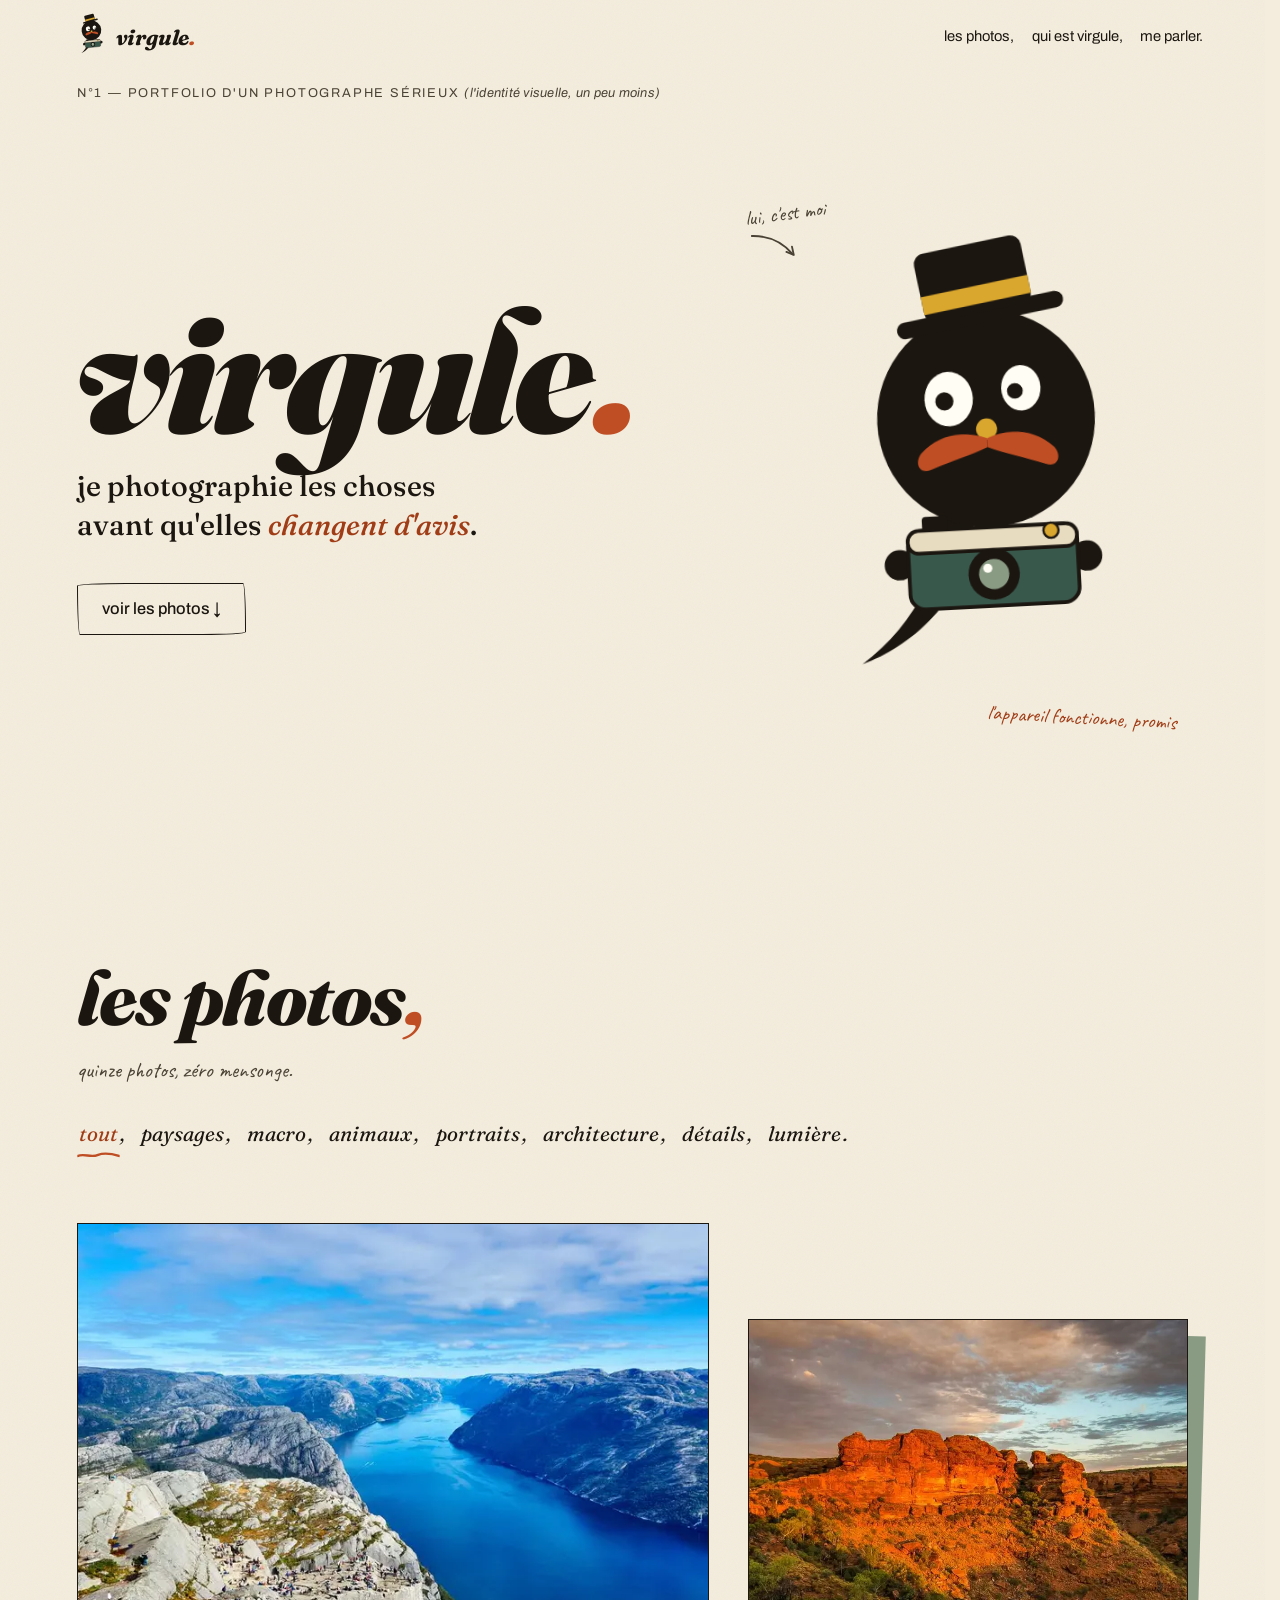
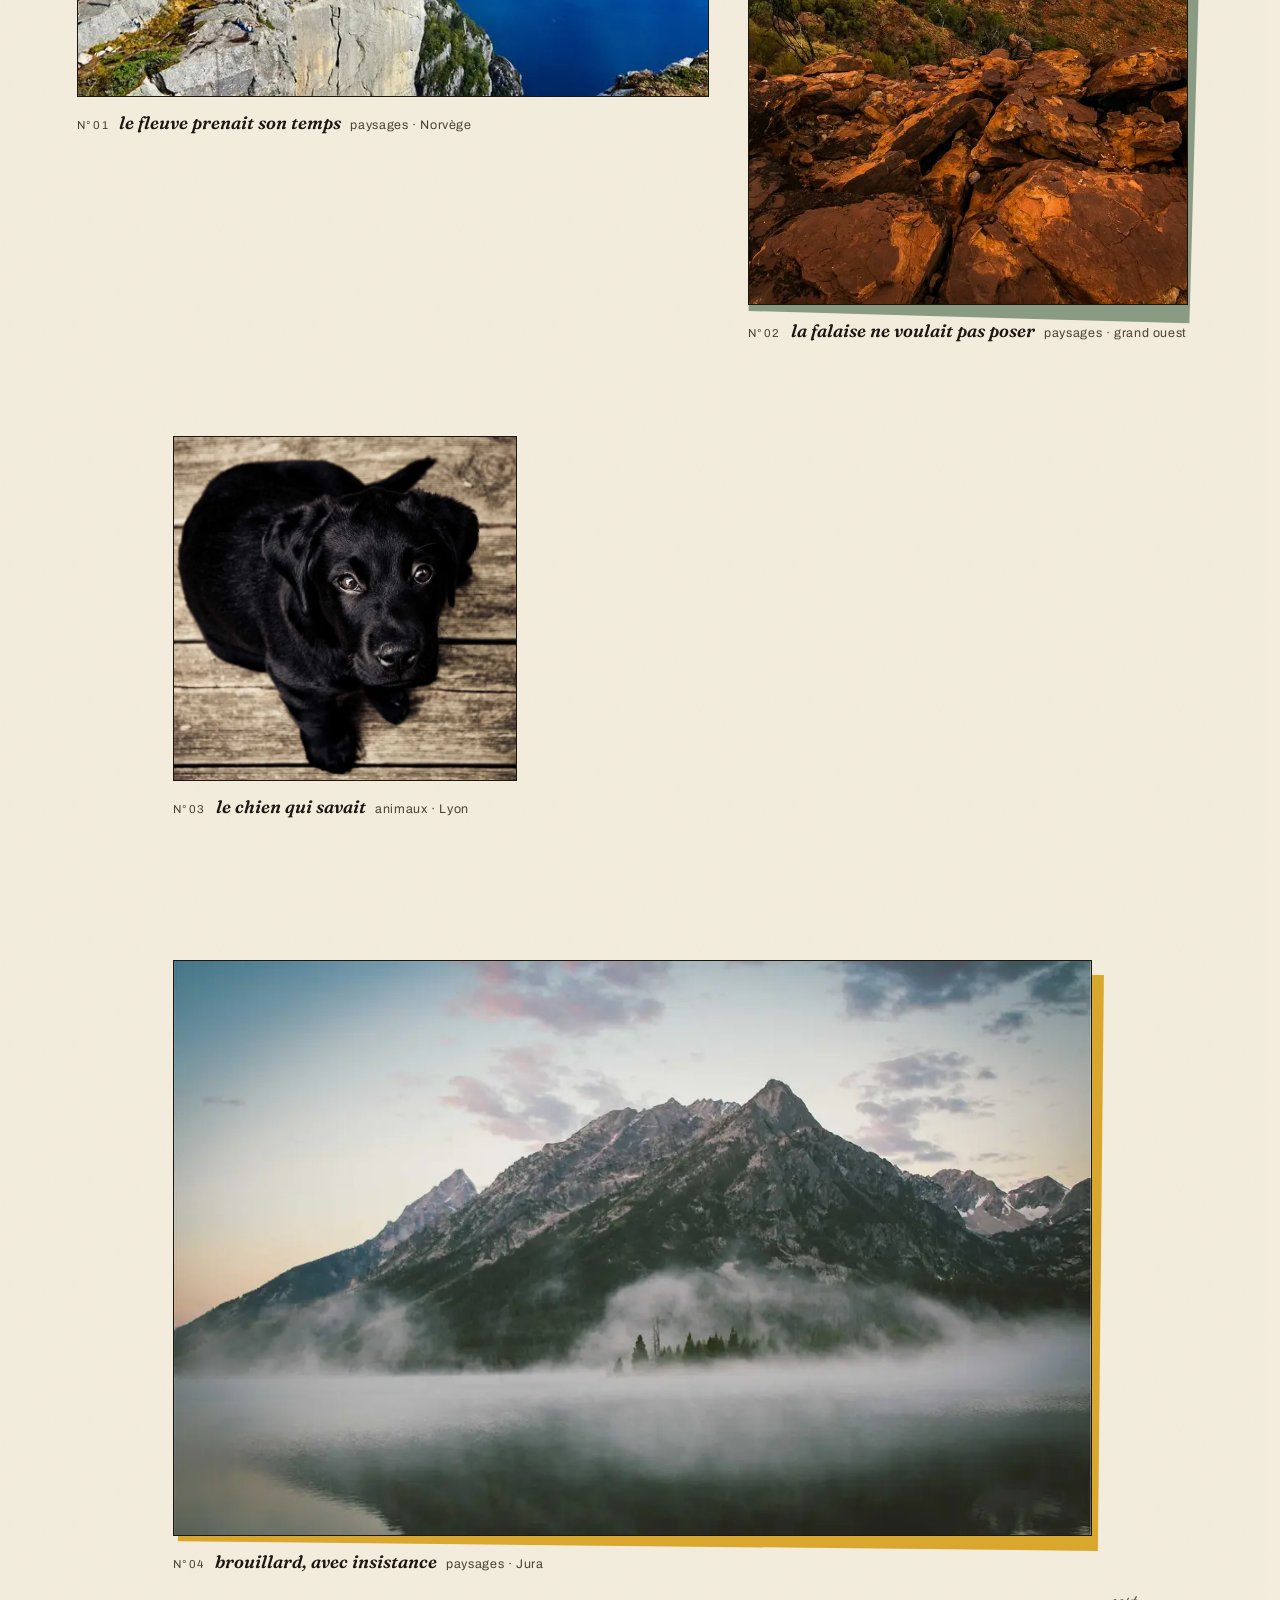
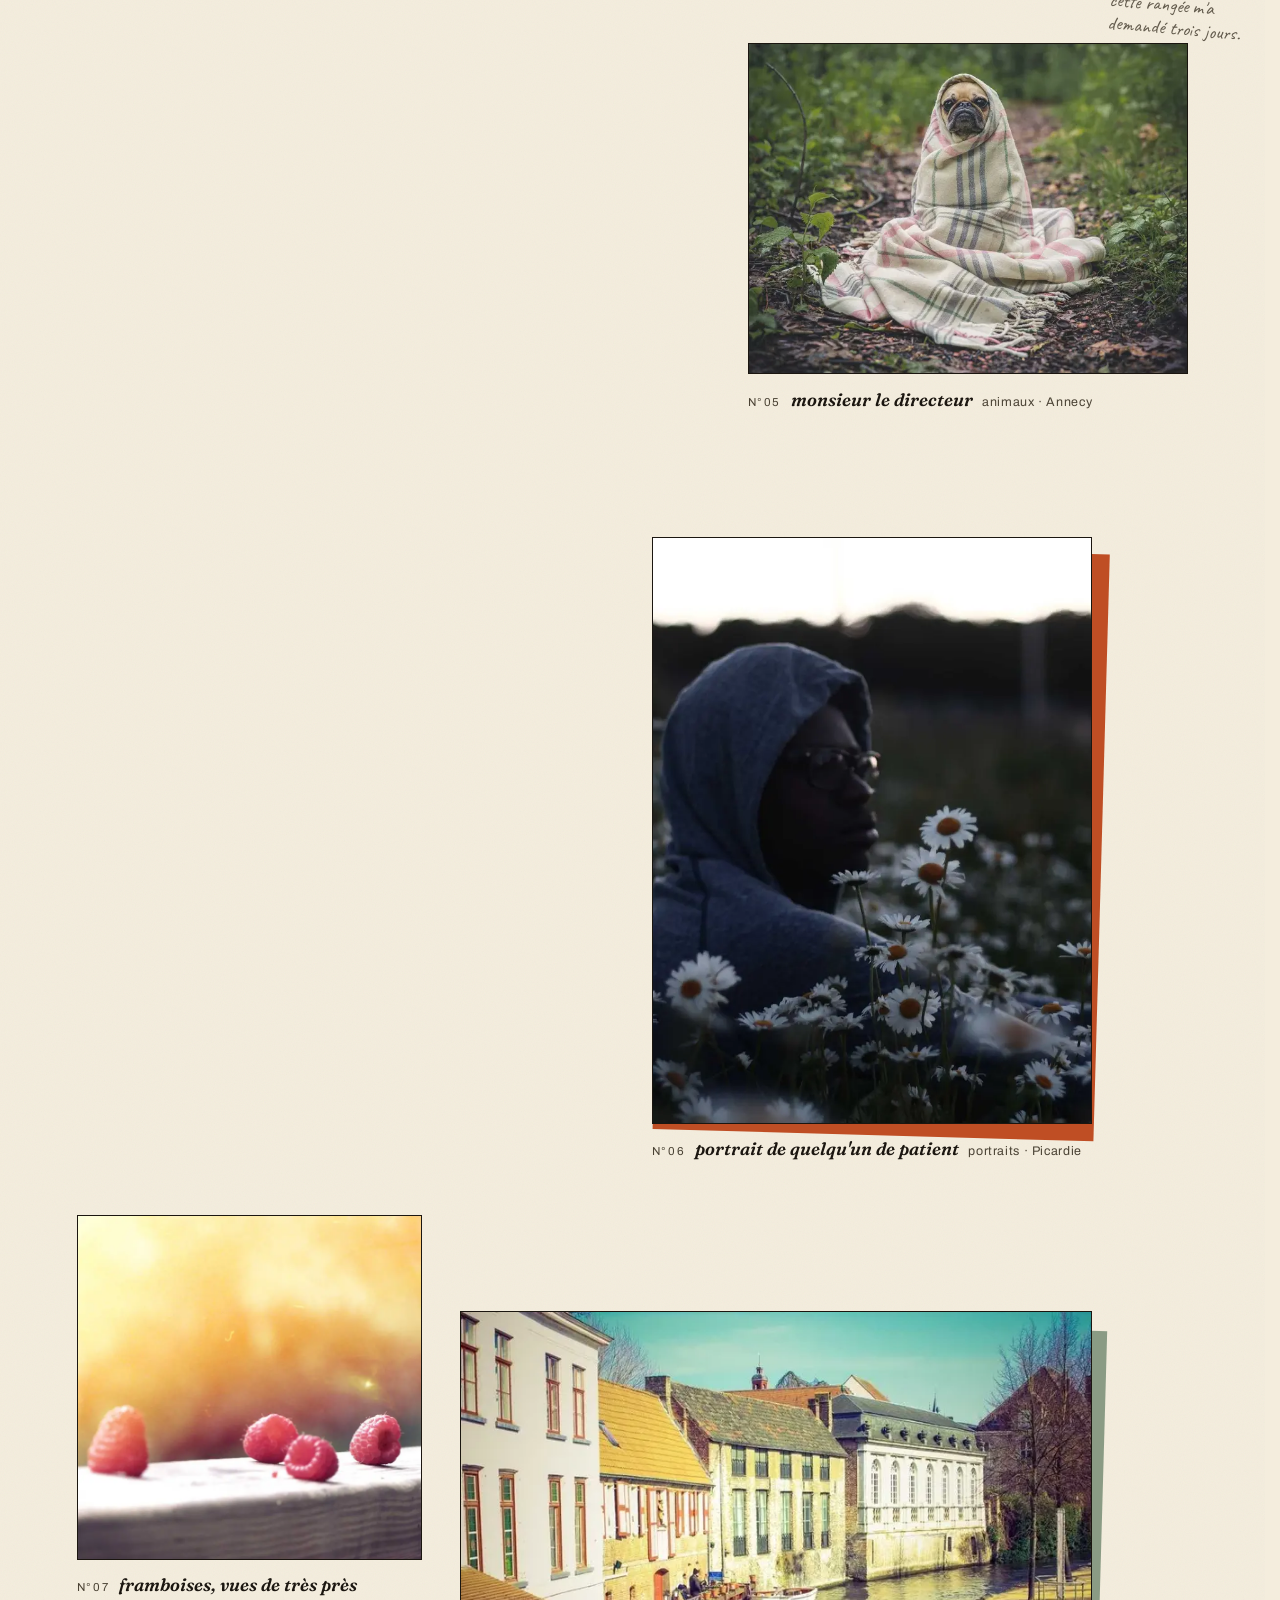
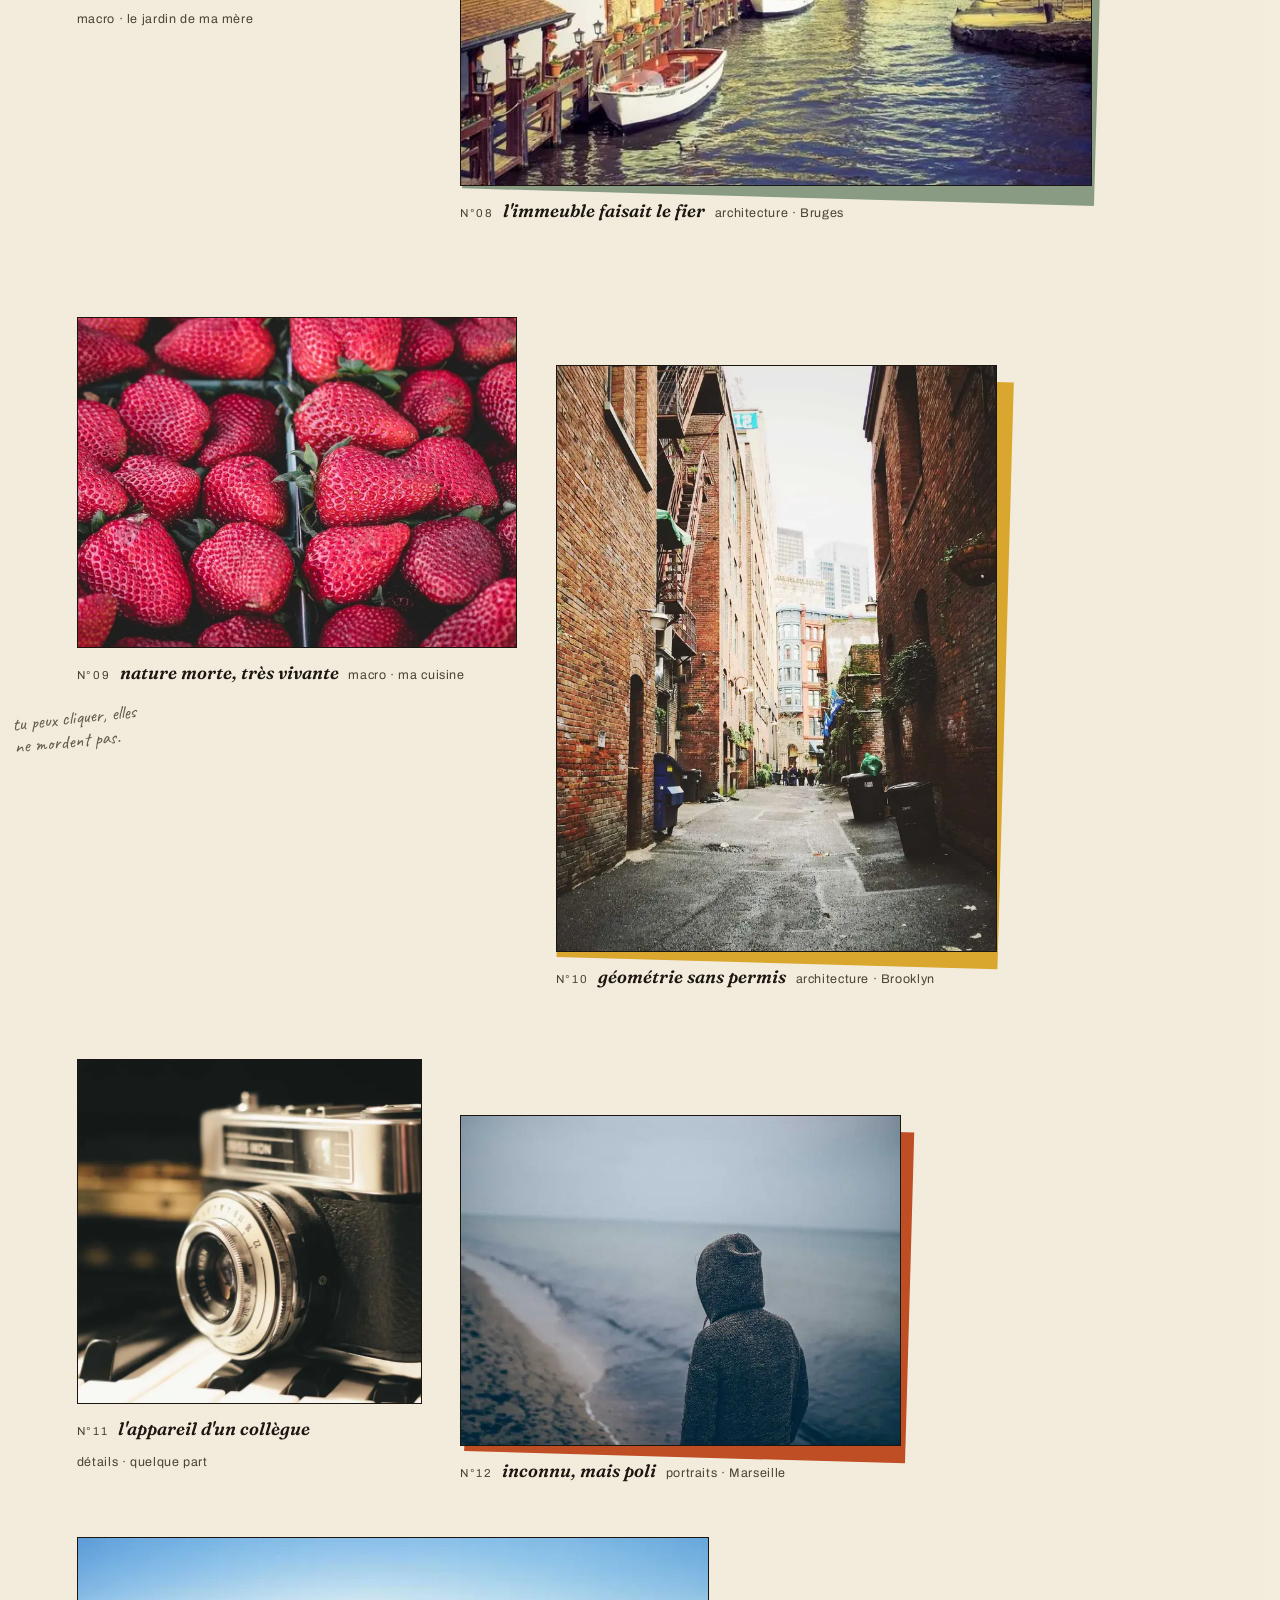
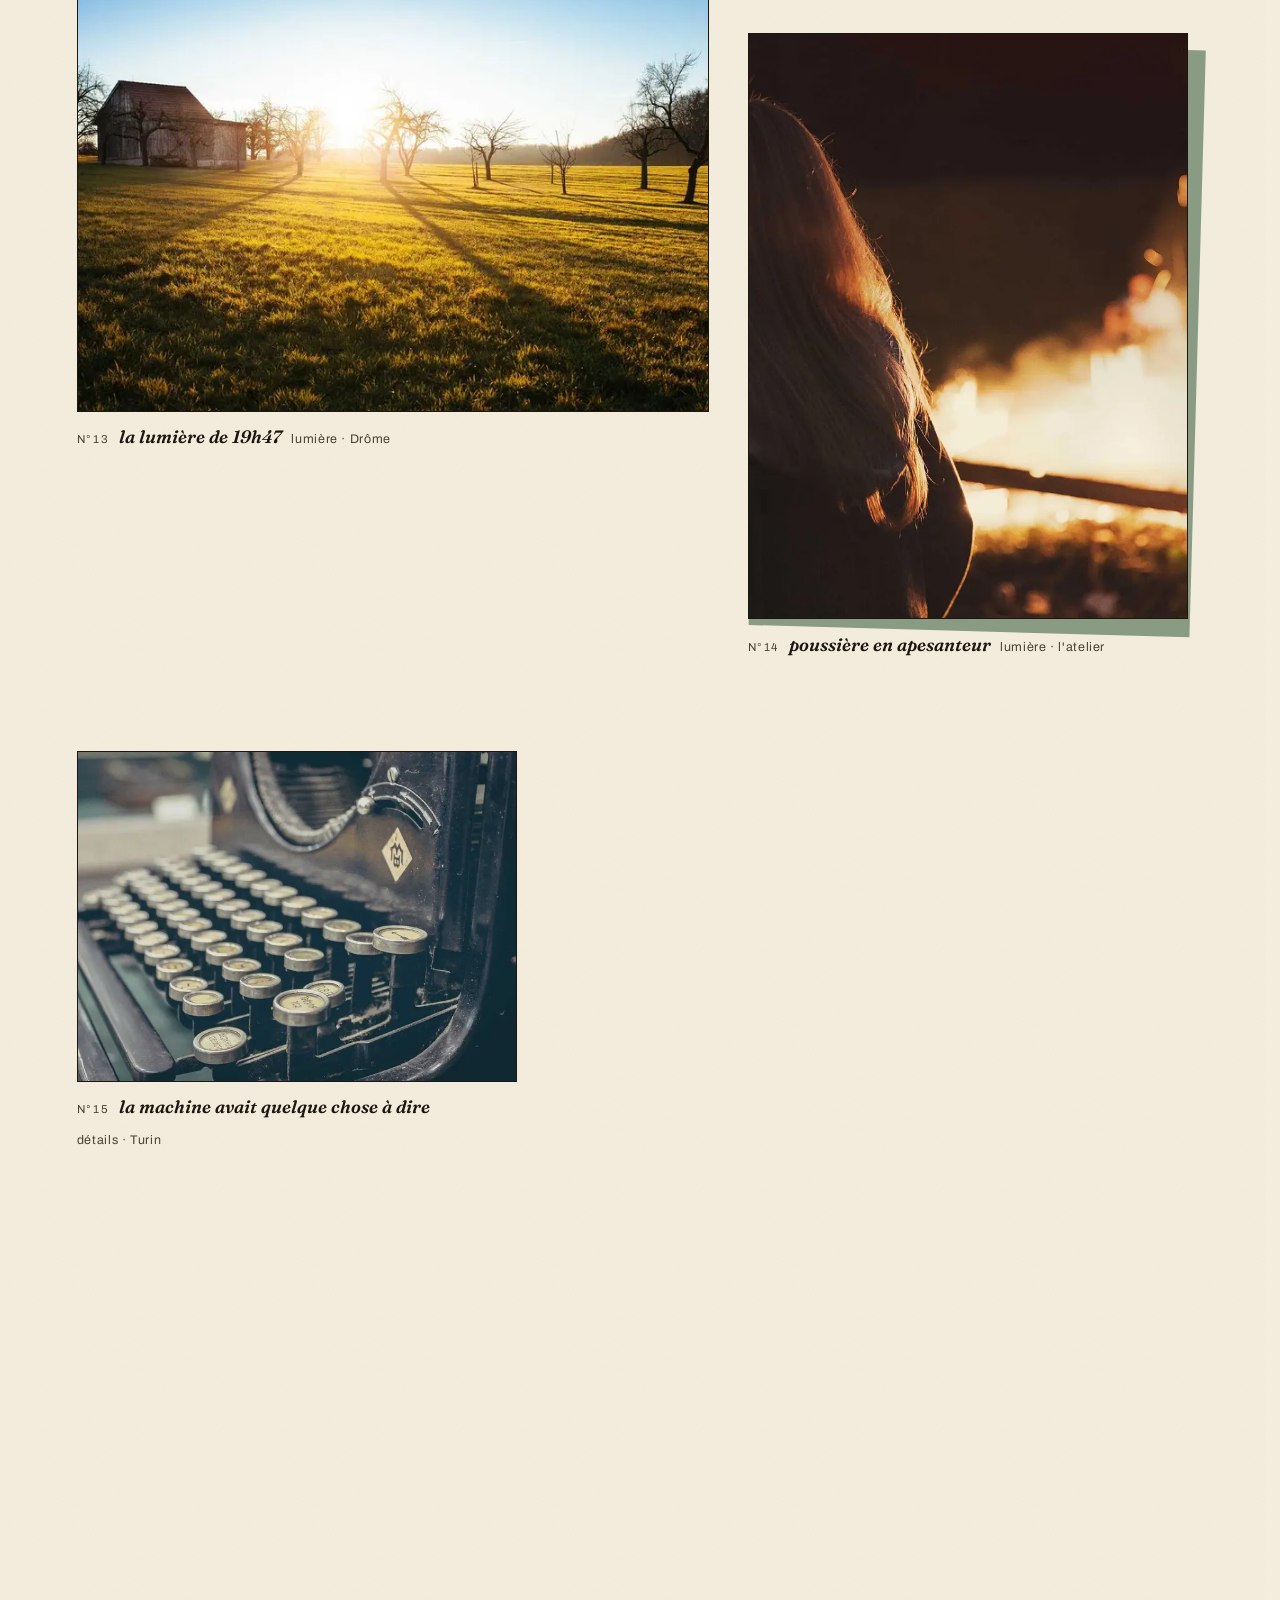
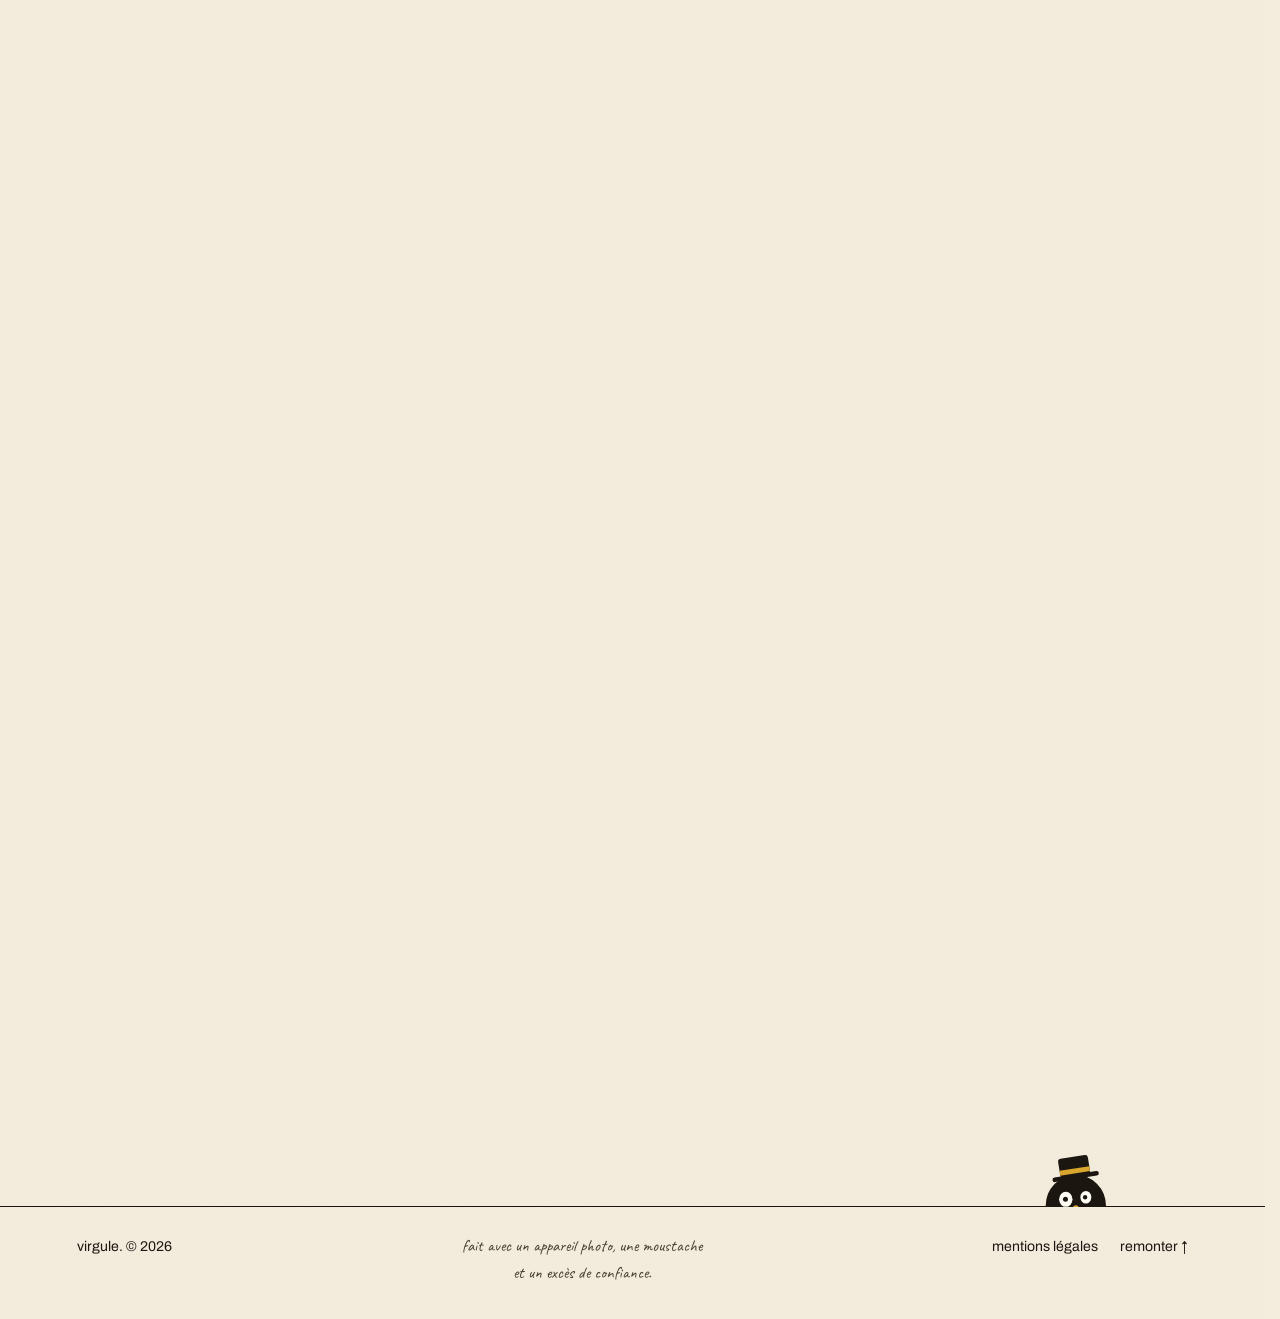
==== commit 27f6170d: "Portrait photo, panneau /admin avec connexion, mentions légales, images locales - Section « qui est " ====
--- a/index.html
+++ b/index.html
@@ -36,17 +36,17 @@
 
       <div class="hero-bloc">
         <h1 class="hero-titre" id="titre-hero" data-reveal>virgule<span class="point">.</span></h1>
-        <p class="hero-phrase" data-reveal>je photographie les choses<br>avant qu'elles <em>changent d'avis</em>.</p>
+        <p class="hero-phrase" data-reveal data-texte="hero-phrase">je photographie les choses<br>avant qu'elles <em>changent d'avis</em>.</p>
         <a class="cta" id="cta-photos" href="#galerie" data-reveal>voir les photos&nbsp;<span class="fleche" aria-hidden="true">↓</span></a>
       </div>
 
       <div class="hero-perso" data-reveal>
         <span class="annot annot-moi" aria-hidden="true">
-          lui, c'est moi
+          <span data-texte="annot-moi">lui, c'est moi</span>
           <svg class="annot-courbe" viewBox="0 0 70 46"><path d="M6 6 C 26 8, 44 18, 56 36"/><path d="M48 32 l 9 5 -1 -11"/></svg>
         </span>
         <div class="perso-slot" data-perso="hero"></div>
-        <span class="annot annot-app" aria-hidden="true">l'appareil fonctionne, promis</span>
+        <span class="annot annot-app" aria-hidden="true" data-texte="annot-app">l'appareil fonctionne, promis</span>
       </div>
     </section>
 
@@ -69,8 +69,8 @@
 
       <div class="grille" id="grille"></div>
 
-      <p class="note-marge note-marge-a" aria-hidden="true">cette rangée m'a demandé trois jours.</p>
-      <p class="note-marge note-marge-b" aria-hidden="true">tu peux cliquer, elles ne mordent pas.</p>
+      <p class="note-marge note-marge-a" aria-hidden="true" data-texte="note-marge-a">cette rangée m'a demandé trois jours.</p>
+      <p class="note-marge note-marge-b" aria-hidden="true" data-texte="note-marge-b">tu peux cliquer, elles ne mordent pas.</p>
 
       <noscript>
         <p class="sans-js">les photos ont besoin de javascript pour s'afficher.<br>elles sont timides, mais elles existent.</p>
@@ -82,27 +82,34 @@
       <h2 class="titre-section" id="titre-apropos" data-reveal>qui est virgule<span class="virg">&nbsp;?</span></h2>
 
       <div class="apropos-grille">
-        <figure class="fiche" data-reveal aria-label="schéma technique du personnage virgule">
-          <div class="perso-slot" data-perso="fiche"></div>
-          <figcaption class="fiche-legende">fig. 1 — l'artiste, vu par lui-même</figcaption>
-          <span class="etiquette e-chapeau" aria-hidden="true">haut-de-forme<br><em>(nécessaire)</em></span>
-          <span class="etiquette e-moustache" aria-hidden="true">moustache<br><em>(authentique)</em></span>
-          <span class="etiquette e-appareil" aria-hidden="true">appareil<br><em>(fonctionne un jour sur deux)</em></span>
-          <span class="etiquette e-queue" aria-hidden="true">la virgule<br><em>(la fameuse)</em></span>
+        <figure class="fiche fiche--photo" data-reveal aria-label="portrait de Virgile, haut-de-forme et fausse moustache, la petite virgule sur l'épaule">
+          <div class="portrait" id="portrait">
+            <img class="portrait-img" id="portrait-img" alt="Virgile, haut-de-forme sur la tête et fausse moustache, la petite virgule posée sur son épaule" hidden>
+            <div class="portrait-placeholder" id="portrait-placeholder">
+              <p class="pp-titre">ta photo ici.</p>
+              <p class="pp-note">chapeau et moustache<br>fournis par la maison.</p>
+            </div>
+            <!-- chapeau, moustache et petit perso sont posés ici par main.js -->
+          </div>
+          <figcaption class="fiche-legende" data-texte="fiche-legende">fig. 1 — l'artiste, vu par lui-même</figcaption>
+          <span class="etiquette e-chapeau" aria-hidden="true" data-texte="etiquette-chapeau">haut-de-forme<br><em>(nécessaire)</em></span>
+          <span class="etiquette e-moustache" aria-hidden="true" data-texte="etiquette-moustache">moustache<br><em>(fausse, évidemment)</em></span>
+          <span class="etiquette e-appareil" aria-hidden="true" data-texte="etiquette-appareil">appareil<br><em>(toujours prêt)</em></span>
+          <span class="etiquette e-queue" aria-hidden="true" data-texte="etiquette-queue">la virgule<br><em>(toujours sur l'épaule)</em></span>
         </figure>
 
         <div class="bio" data-reveal>
-          <p class="bio-nom">Virgile.</p>
-          <p class="bio-metier">photographe.</p>
-          <p class="bio-ligne">collectionneur de lumières étranges<br>et de chiens qui regardent ailleurs.</p>
-          <p class="bio-ligne">«&nbsp;virgule&nbsp;», parce que Virgile.<br>parce qu'une virgule, c'est une petite pause.</p>
-          <p class="bio-ligne">et parce que «&nbsp;Virgile Photographie&nbsp;»,<br>franchement, c'était <em>beaucoup</em> trop sérieux.</p>
+          <p class="bio-nom" data-texte="bio-nom">Virgile.</p>
+          <p class="bio-metier" data-texte="bio-metier">photographe.</p>
+          <p class="bio-ligne" data-texte="bio-ligne-1">collectionneur de lumières étranges<br>et de chiens qui regardent ailleurs.</p>
+          <p class="bio-ligne" data-texte="bio-ligne-2">«&nbsp;virgule&nbsp;», parce que Virgile.<br>parce qu'une virgule, c'est une petite pause.</p>
+          <p class="bio-ligne" data-texte="bio-ligne-3">et parce que «&nbsp;Virgile Photographie&nbsp;»,<br>franchement, c'était <em>beaucoup</em> trop sérieux.</p>
 
           <dl class="stats">
-            <div><dt>photos prises</dt><dd>beaucoup</dd></div>
-            <div><dt>photos réussies</dt><dd>moins</dd></div>
-            <div><dt>moustache</dt><dd>une (1)</dd></div>
-            <div><dt>pauses</dt><dd>innombrables</dd></div>
+            <div><dt data-texte="stat1-label">photos prises</dt><dd data-texte="stat1-valeur">beaucoup</dd></div>
+            <div><dt data-texte="stat2-label">photos gardées</dt><dd data-texte="stat2-valeur">les meilleures</dd></div>
+            <div><dt data-texte="stat3-label">moustache</dt><dd data-texte="stat3-valeur">une (1)</dd></div>
+            <div><dt data-texte="stat4-label">clients déçus</dt><dd data-texte="stat4-valeur">zéro (0)</dd></div>
           </dl>
         </div>
       </div>
@@ -111,12 +118,12 @@
     <!-- ============ CONTACT ============ -->
     <section class="contact" id="contact" aria-labelledby="titre-contact">
       <h2 class="titre-section" id="titre-contact" data-reveal>tu veux me parler<span class="virg">&nbsp;?</span></h2>
-      <span class="annot annot-toi" aria-hidden="true">→ oui, toi.</span>
+      <span class="annot annot-toi" aria-hidden="true" data-texte="annot-toi">→ oui, toi.</span>
       <p class="contact-liens" data-reveal>
-        <a class="contact-lien" href="mailto:bonjour@virgule-photo.fr">bonjour@virgule-photo.fr</a><span class="virg" aria-hidden="true">,</span>
-        <a class="contact-lien" href="https://instagram.com/virgule.photo" rel="noopener" target="_blank">@virgule.photo</a><span class="virg" aria-hidden="true">.</span>
+        <a class="contact-lien" id="lien-email" href="mailto:bonjour@virgule-photo.fr">bonjour@virgule-photo.fr</a><span class="virg" aria-hidden="true">,</span>
+        <a class="contact-lien" id="lien-insta" href="https://instagram.com/virgule.photo" rel="noopener" target="_blank">@virgule.photo</a><span class="virg" aria-hidden="true">.</span>
       </p>
-      <p class="contact-promesse" data-reveal>promis, je réponds plus vite que je ne prends mes photos.</p>
+      <p class="contact-promesse" data-reveal data-texte="contact-promesse">promis, je réponds plus vite que je ne prends mes photos.</p>
     </section>
   </main>
 
@@ -127,8 +134,11 @@
     </div>
     <div class="pied-int">
       <p>virgule. © 2026</p>
-      <p class="pied-note">fait avec un appareil photo, une moustache<br>et un excès de confiance.</p>
-      <a href="#haut">remonter ↑</a>
+      <p class="pied-note" data-texte="pied-note">fait avec un appareil photo, une moustache<br>et un excès de confiance.</p>
+      <nav class="pied-liens" aria-label="liens de bas de page">
+        <a href="mentions-legales.html">mentions légales</a>
+        <a href="#haut">remonter ↑</a>
+      </nav>
     </div>
   </footer>
 
@@ -155,6 +165,7 @@
   <div class="toast" id="toast" role="status" aria-live="polite" hidden></div>
 
   <script src="js/photos-data.js"></script>
+  <script src="js/site-config.js"></script>
   <script src="js/main.js"></script>
 </body>
 </html>
--- a/css/styles.css
+++ b/css/styles.css
@@ -469,7 +469,11 @@
 }
 
 /* ---------- à propos ---------- */
-.apropos { padding: 6rem var(--gouttiere); }
+.apropos {
+  padding: 6rem var(--gouttiere);
+  content-visibility: auto;
+  contain-intrinsic-size: auto 980px;
+}
 
 .apropos-grille {
   display: grid;
@@ -491,6 +495,57 @@
   margin: 0 auto;
   transform: rotate(2deg);
 }
+
+/* le portrait photo : la vraie tête de Virgile, accessoires par-dessus */
+.fiche--photo { padding: 3rem 2.6rem 2.2rem; }
+.portrait {
+  position: relative;
+  width: min(100%, 340px);
+  margin: 0 auto;
+  transform: rotate(-1.2deg);
+}
+.portrait-img {
+  width: 100%;
+  border: 1.5px solid var(--noir);
+  background: var(--papier);
+}
+.portrait-placeholder {
+  aspect-ratio: 3 / 4;
+  display: grid;
+  align-content: center;
+  justify-items: center;
+  gap: 0.3rem;
+  text-align: center;
+  border: 1.5px dashed var(--encre);
+  background:
+    repeating-linear-gradient(-45deg, transparent 0 14px, rgba(74, 66, 52, 0.05) 14px 15px),
+    var(--papier);
+  padding: 1rem;
+}
+.pp-titre {
+  margin: 3.2rem 0 0;
+  font-family: var(--serif);
+  font-style: italic;
+  font-weight: 700;
+  font-size: 1.5rem;
+}
+.pp-note {
+  margin: 0;
+  font-family: var(--main);
+  font-size: 1.15rem;
+  color: var(--encre);
+  transform: rotate(-2deg);
+}
+/* les calques posés par main.js : chapeau, moustache, petit perso */
+.portrait-calque {
+  position: absolute;
+  line-height: 0;
+  pointer-events: none;
+  transform: translate(-50%, -50%) rotate(var(--rot, 0deg));
+  filter: drop-shadow(1px 2px 0 rgba(27, 22, 16, 0.18));
+}
+.portrait-calque svg { width: 100%; height: auto; overflow: visible; }
+.calque-perso { filter: none; }
 .fiche-legende {
   margin-top: 1.6rem;
   text-align: center;
@@ -561,6 +616,8 @@
 .contact {
   padding: 7rem var(--gouttiere) 8rem;
   text-align: center;
+  content-visibility: auto;
+  contain-intrinsic-size: auto 480px;
 }
 .contact .titre-section { transform: rotate(0.8deg); }
 
@@ -628,6 +685,42 @@
 }
 .pied-int a { text-decoration: none; }
 .pied-int a:hover { color: var(--rouille-texte); }
+.pied-liens { display: flex; gap: 1.4rem; flex-wrap: wrap; }
+
+/* ---------- page mentions légales ---------- */
+.page-legale {
+  max-width: 46rem;
+  margin: 0 auto;
+  padding: 8rem var(--gouttiere) 5rem;
+}
+.page-legale .titre-section { margin-bottom: 2.5rem; }
+.legale-bloc { margin: 0 0 2.6rem; }
+.legale-bloc h2 {
+  font-family: var(--serif);
+  font-style: italic;
+  font-weight: 700;
+  font-size: 1.45rem;
+  margin: 0 0 0.7rem;
+}
+.legale-bloc p { margin: 0 0 0.8rem; }
+.legale-note {
+  font-family: var(--main);
+  font-size: 1.2rem;
+  color: var(--encre);
+  transform: rotate(-1deg);
+}
+.legale-retour {
+  display: inline-block;
+  margin-top: 1.5rem;
+  font-family: var(--serif);
+  font-style: italic;
+  text-decoration: none;
+  border: 1.5px solid var(--noir);
+  border-radius: var(--tordu);
+  padding: 0.55rem 1.2rem;
+  transition: background-color 0.25s ease, transform 0.25s ease;
+}
+.legale-retour:hover { background: var(--moutarde); transform: rotate(-1deg); }
 
 /* ---------- lightbox (le voile) ---------- */
 .voile {
@@ -842,7 +935,7 @@
 }
 
 /* flottement discret du personnage du hero */
-.hero-perso .perso { animation: flotte 5s ease-in-out infinite; }
+.hero-perso .perso { animation: flotte 5s ease-in-out infinite; will-change: transform; }
 @keyframes flotte {
   0%, 100% { transform: translateY(0); }
   50% { transform: translateY(-7px); }
@@ -852,8 +945,8 @@
 /* uniquement quand JS tourne (html.js) : sans script, tout reste visible */
 html.js [data-reveal] {
   opacity: 0;
-  transform: translateY(18px) rotate(0.4deg);
-  transition: opacity 0.7s ease, transform 0.7s ease;
+  transform: translateY(14px) rotate(0.4deg);
+  transition: opacity 0.55s ease, transform 0.55s ease;
   transition-delay: var(--d, 0ms);
 }
 html.js [data-reveal].vu { opacity: 1; transform: none; }
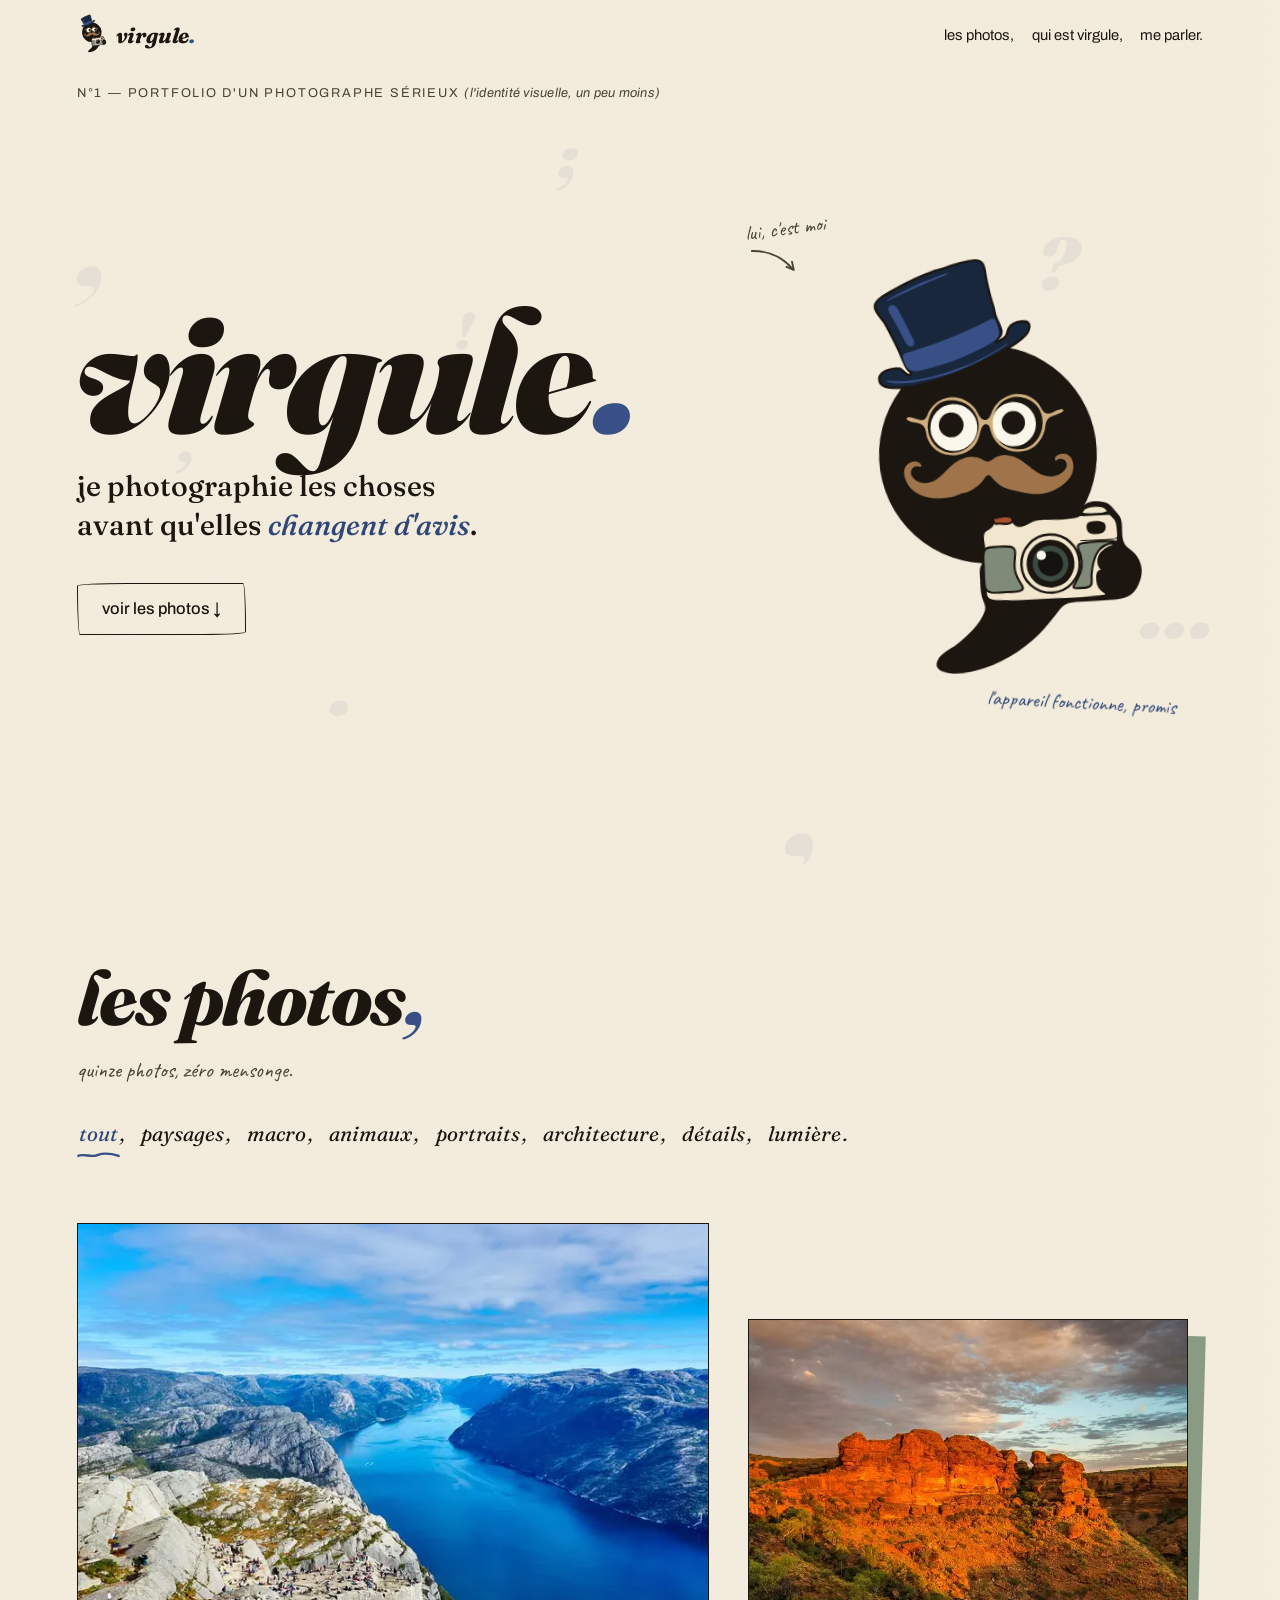
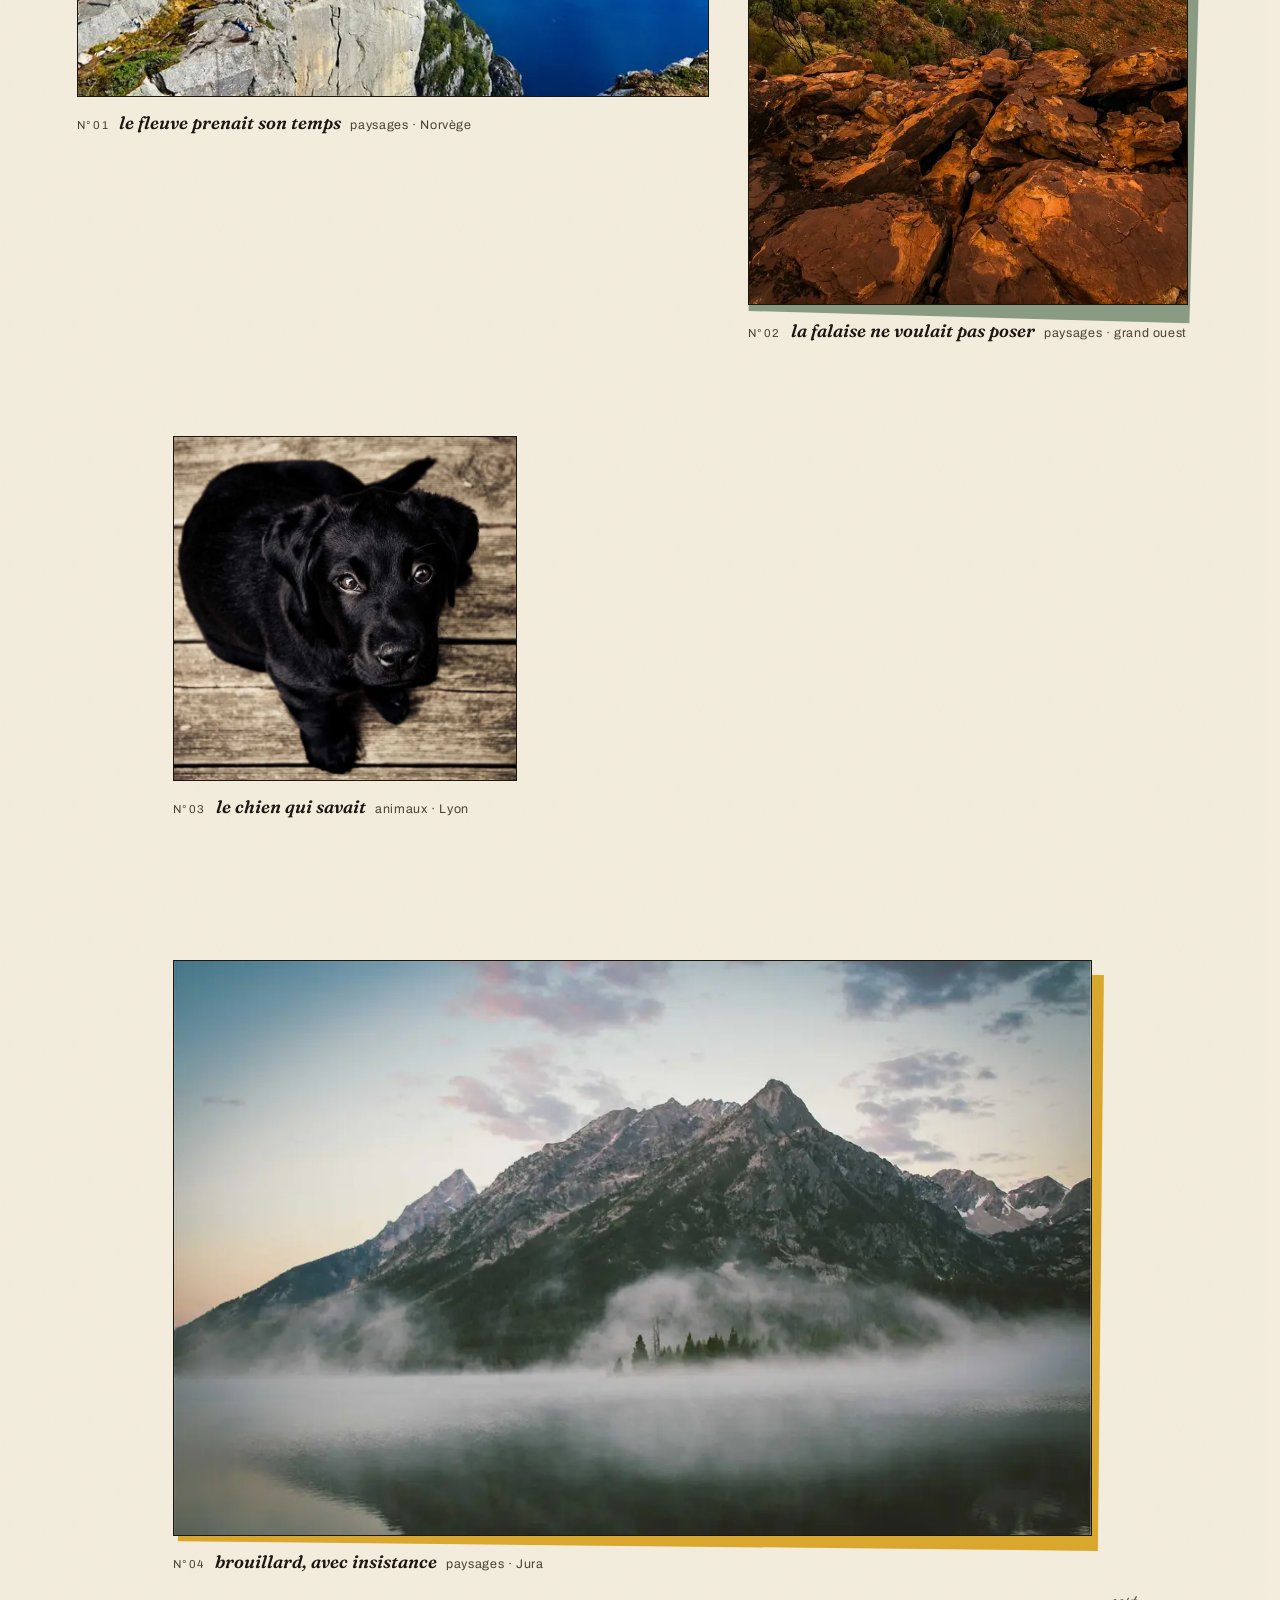
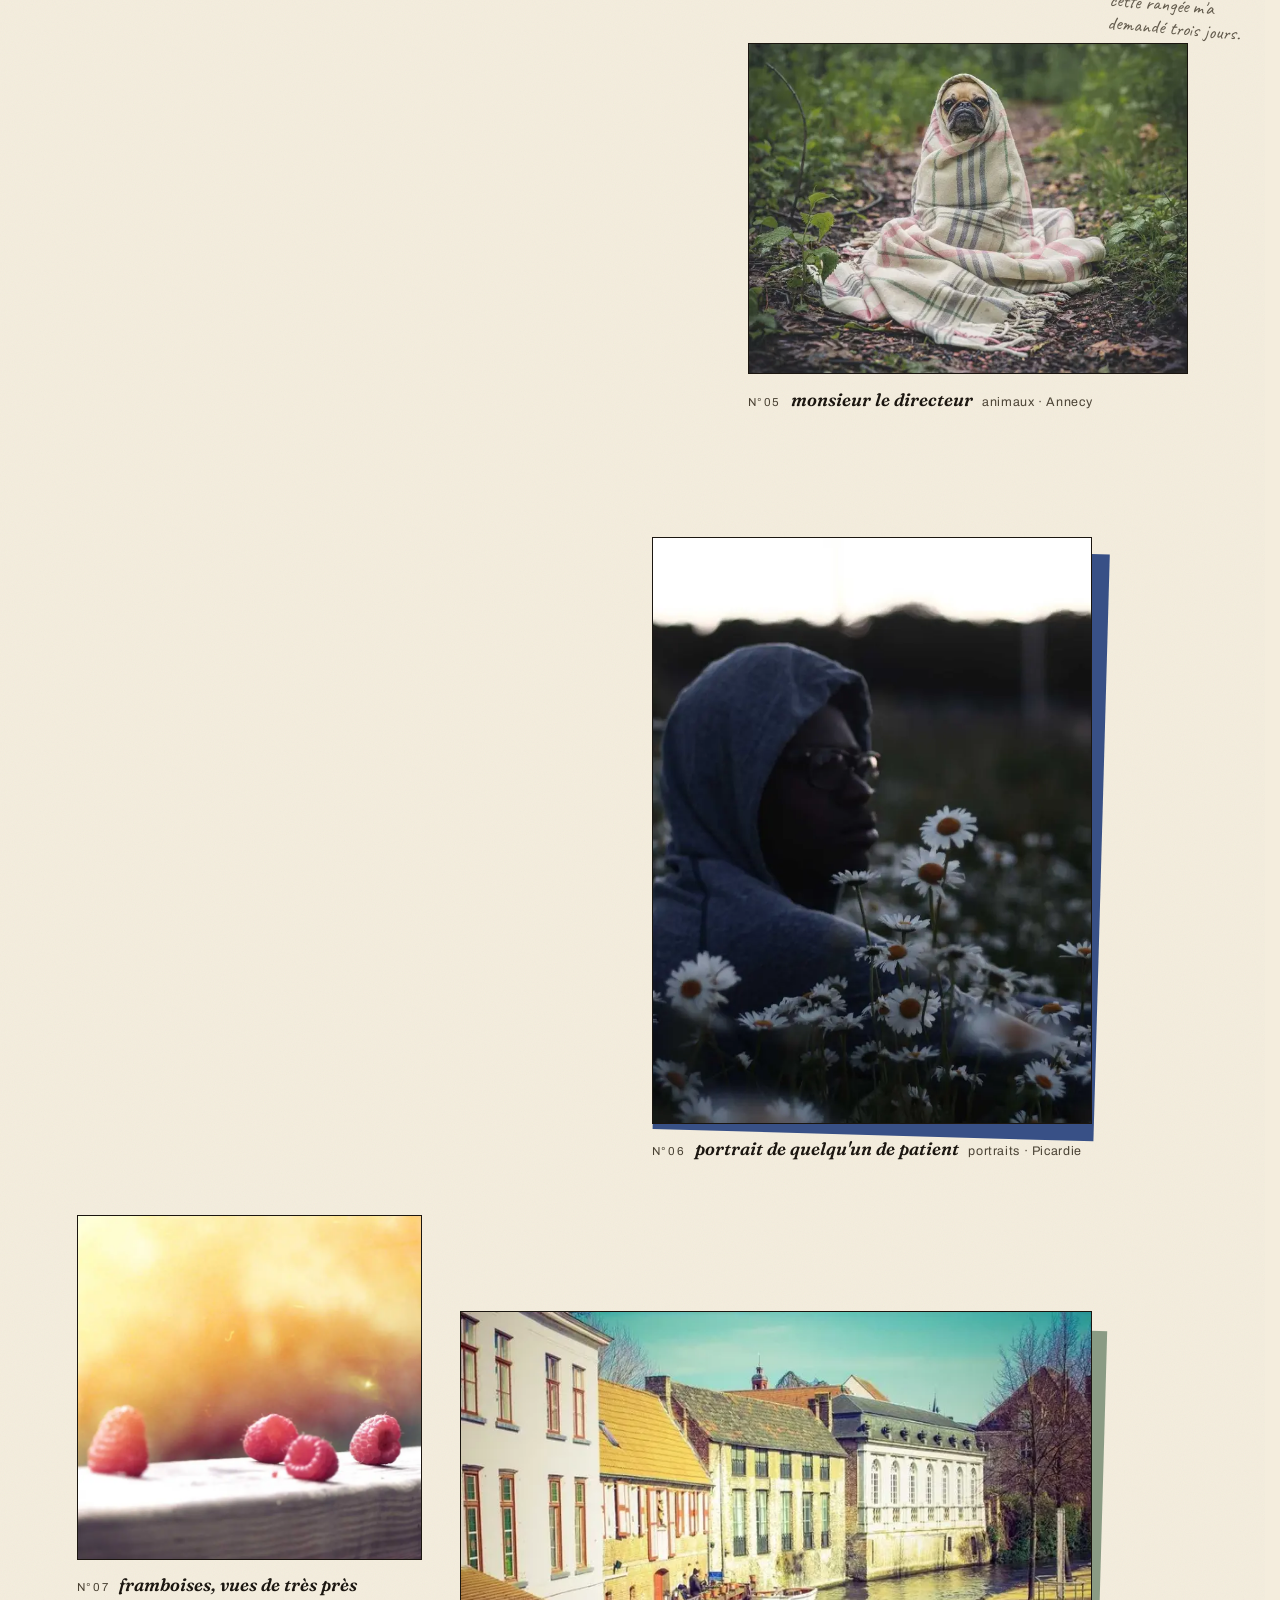
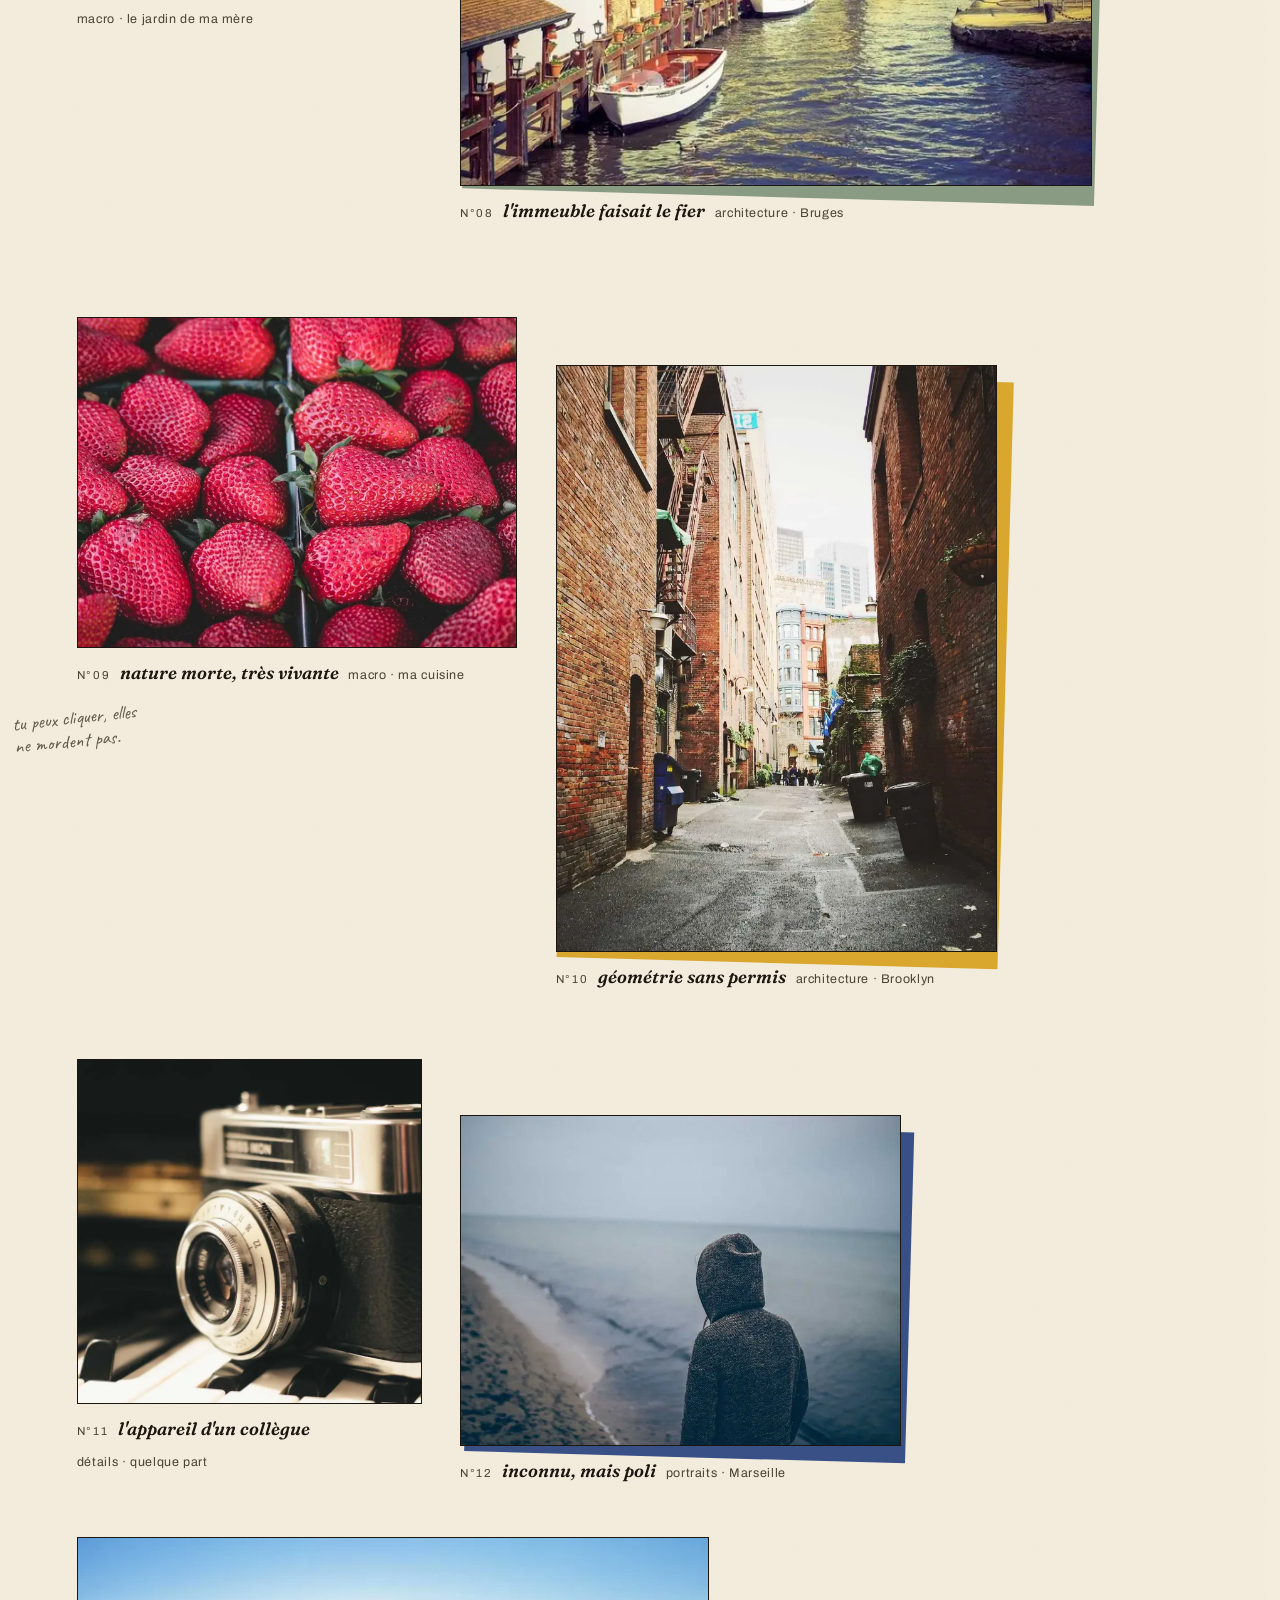
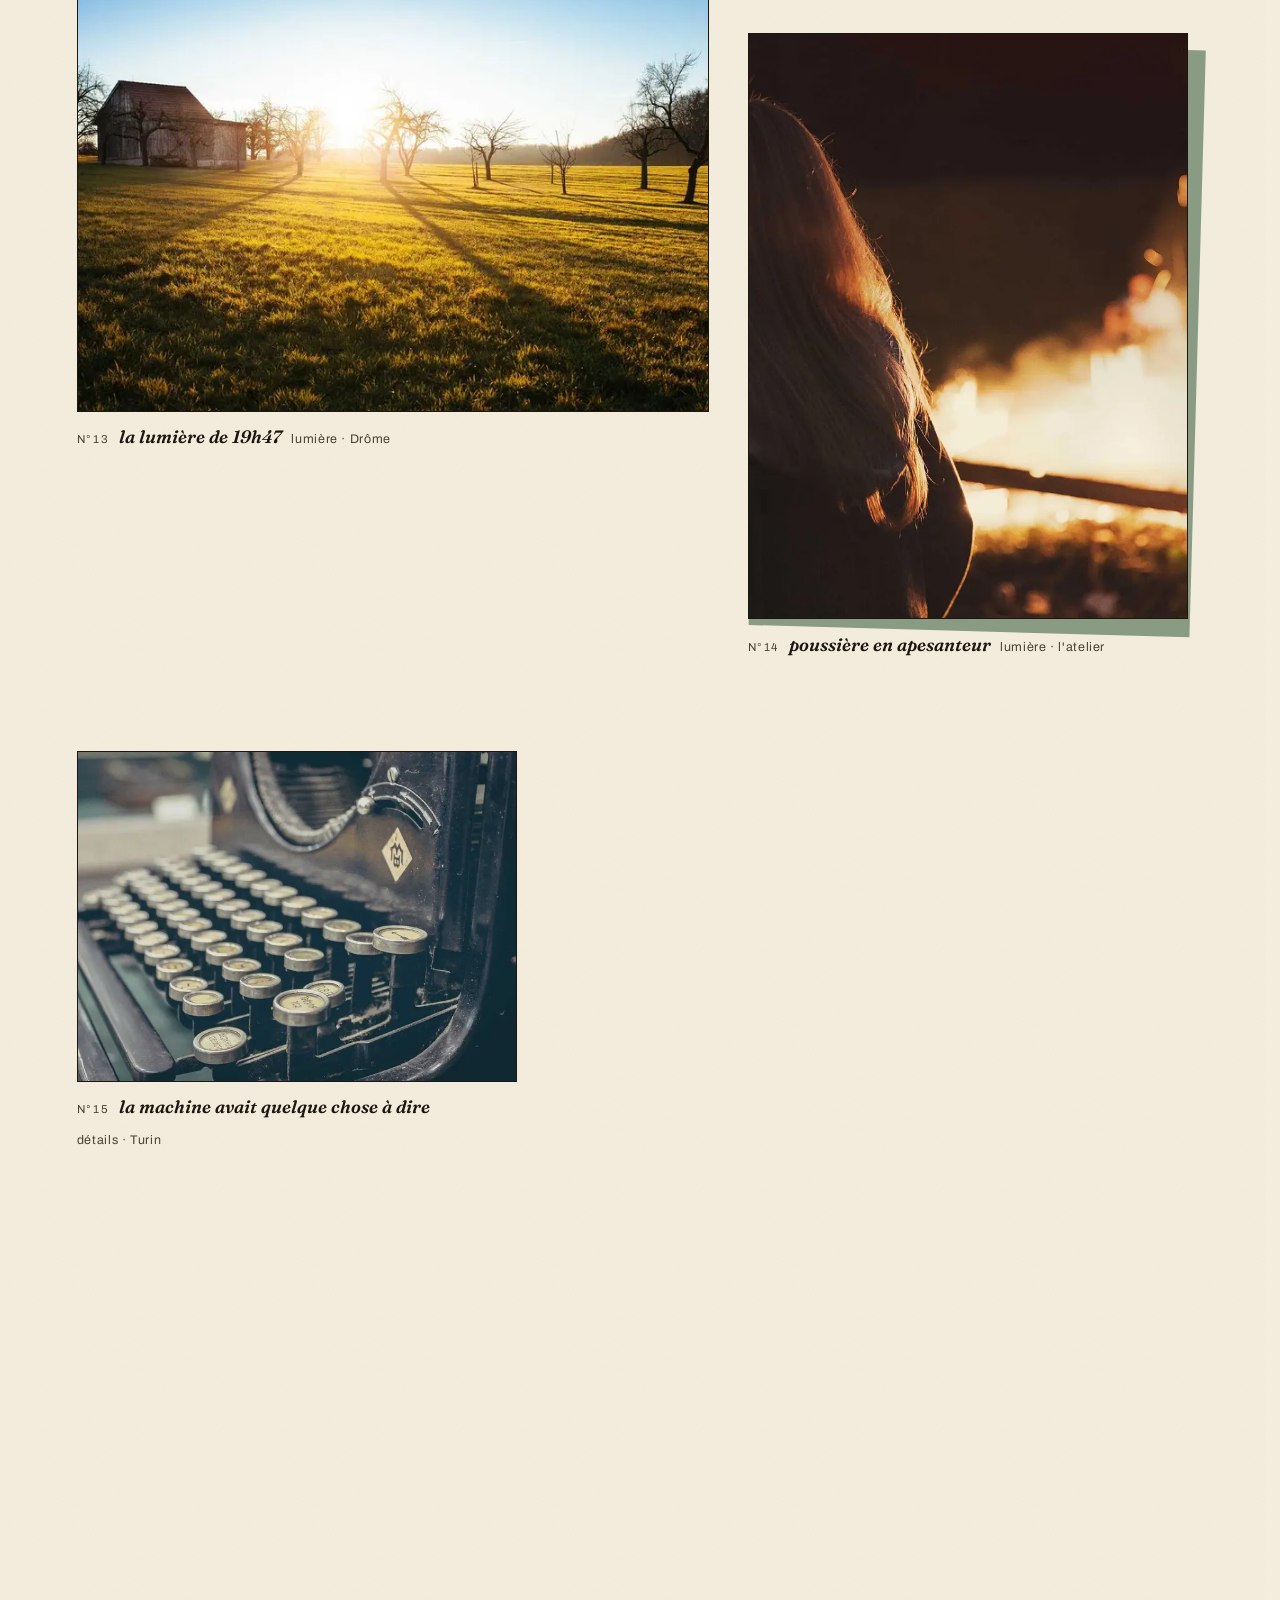
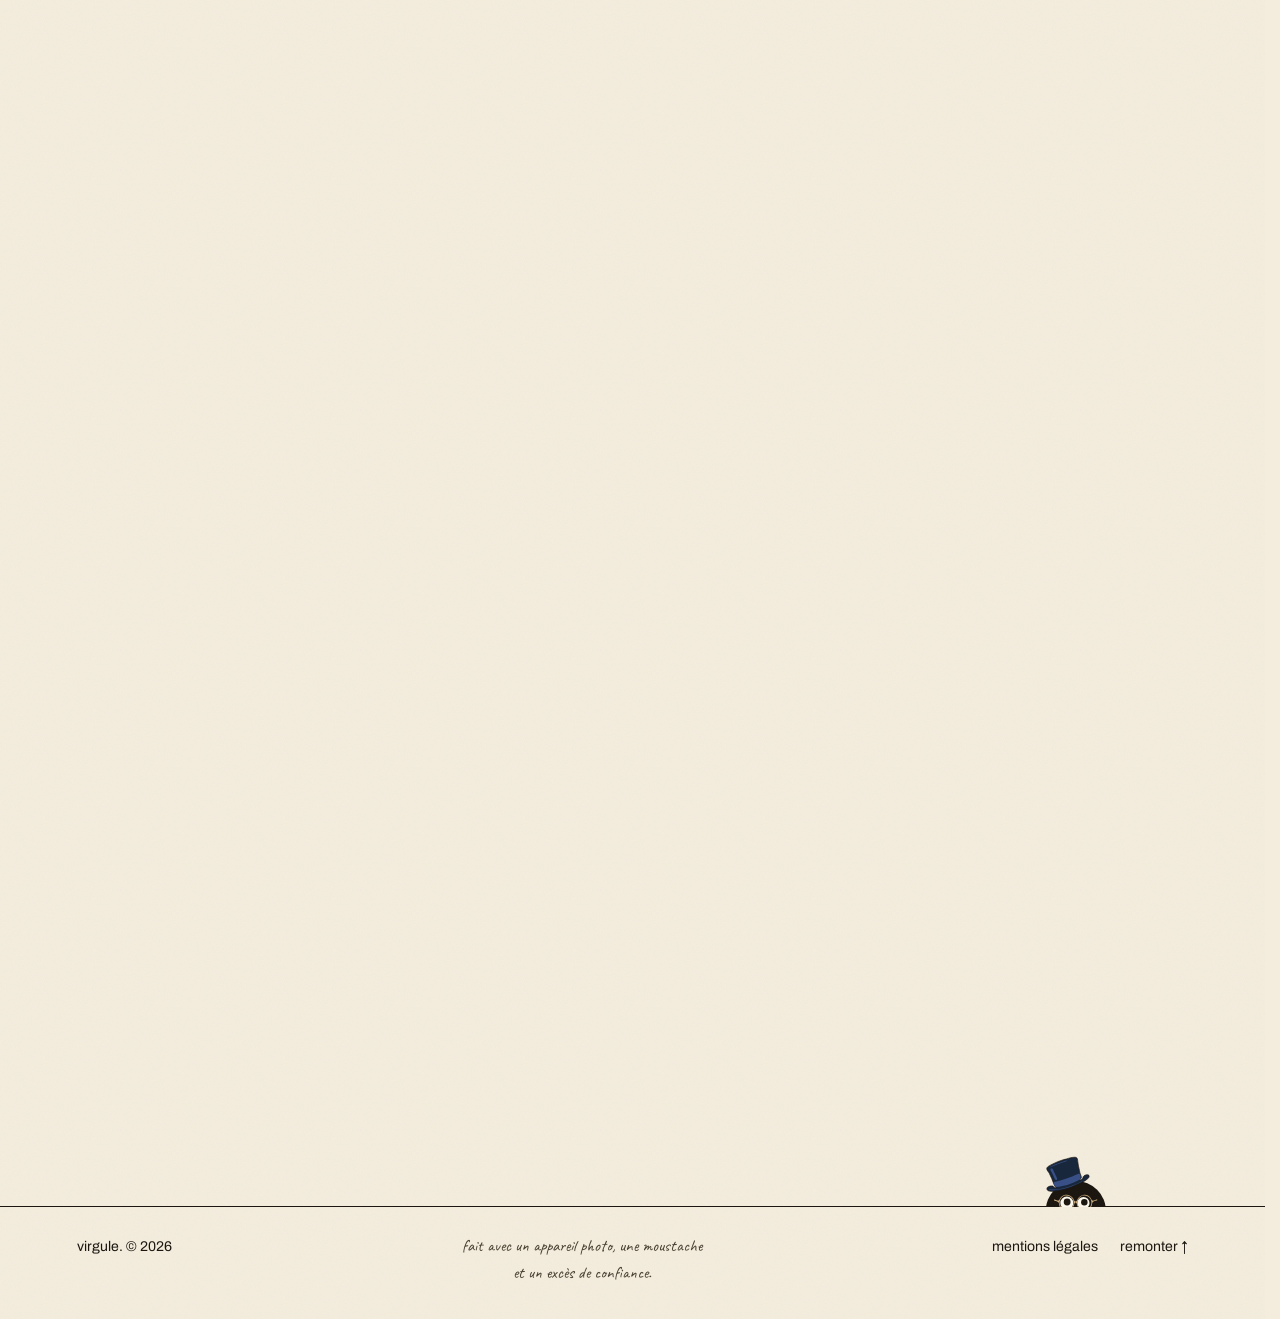
==== commit 61d65c9d: "Mascotte vectorisée depuis le logo, accent bleu, easter eggs La mascotte est désormais un SVG vector" ====
--- a/index.html
+++ b/index.html
@@ -32,6 +32,10 @@
 
     <!-- ============ HERO ============ -->
     <section class="hero" aria-labelledby="titre-hero">
+      <!-- ponctuation qui dérive doucement en fond, purement décorative -->
+      <div class="ponctuation" aria-hidden="true">
+        <span>,</span><span>.</span><span>;</span><span>,</span><span>?</span><span>,</span><span>…</span><span>!</span>
+      </div>
       <p class="hero-sur" data-reveal>n°1 — portfolio d'un photographe sérieux <span class="hero-sur-note">(l'identité visuelle, un peu moins)</span></p>
 
       <div class="hero-bloc">
--- a/css/styles.css
+++ b/css/styles.css
@@ -12,9 +12,10 @@
   --papier: #EDE3CC;
   --noir: #1B1610;
   --encre: #4A4234;
-  --rouille: #BF4E24;
-  /* le même rouille, assombri pour le texte courant (contraste AA >= 4,5:1) */
-  --rouille-texte: #A03D17;
+  /* le bleu du bandeau du chapeau, repris comme accent (6,8:1 sur le crème) */
+  --bleu: #385086;
+  /* le même bleu, assombri pour le texte courant (contraste AA >= 4,5:1) */
+  --bleu-texte: #2F4676;
   --sauge: #8A9B84;
   --teal: #39584C;
   --moutarde: #D9A62E;
@@ -67,7 +68,7 @@
 }
 
 :focus-visible {
-  outline: 2px dashed var(--rouille);
+  outline: 2px dashed var(--bleu);
   outline-offset: 4px;
   border-radius: 2px;
 }
@@ -77,7 +78,7 @@
   cursor: url("data:image/svg+xml,%3Csvg xmlns='http://www.w3.org/2000/svg' width='20' height='24' viewBox='0 0 20 24'%3E%3Ccircle cx='10.5' cy='8' r='6.5' fill='%231B1610' stroke='%23FBF6EA' stroke-width='1.4'/%3E%3Cpath d='M8.2 13 C 7.6 17, 5.8 20, 2.5 22.6 C 6.8 21.6, 10.4 18.4, 11.4 13.6 Z' fill='%231B1610' stroke='%23FBF6EA' stroke-width='1'/%3E%3C/svg%3E") 10 8, auto;
 }
 a, button, [role="button"] {
-  cursor: url("data:image/svg+xml,%3Csvg xmlns='http://www.w3.org/2000/svg' width='20' height='24' viewBox='0 0 20 24'%3E%3Ccircle cx='10.5' cy='8' r='6.5' fill='%23BF4E24' stroke='%23FBF6EA' stroke-width='1.4'/%3E%3Cpath d='M8.2 13 C 7.6 17, 5.8 20, 2.5 22.6 C 6.8 21.6, 10.4 18.4, 11.4 13.6 Z' fill='%23BF4E24' stroke='%23FBF6EA' stroke-width='1'/%3E%3C/svg%3E") 10 8, pointer;
+  cursor: url("data:image/svg+xml,%3Csvg xmlns='http://www.w3.org/2000/svg' width='20' height='24' viewBox='0 0 20 24'%3E%3Ccircle cx='10.5' cy='8' r='6.5' fill='%23385086' stroke='%23FBF6EA' stroke-width='1.4'/%3E%3Cpath d='M8.2 13 C 7.6 17, 5.8 20, 2.5 22.6 C 6.8 21.6, 10.4 18.4, 11.4 13.6 Z' fill='%23385086' stroke='%23FBF6EA' stroke-width='1'/%3E%3C/svg%3E") 10 8, pointer;
 }
 
 /* lien d'évasion clavier */
@@ -100,7 +101,7 @@
 .filtres button[aria-pressed="true"],
 .contact-lien:hover,
 .contact-lien:focus-visible {
-  background-image: url("data:image/svg+xml,%3Csvg xmlns='http://www.w3.org/2000/svg' width='120' height='8' viewBox='0 0 120 8' preserveAspectRatio='none'%3E%3Cpath d='M2 5 C 20 2, 38 7, 58 4 S 100 3, 118 5' fill='none' stroke='%23BF4E24' stroke-width='2.4' stroke-linecap='round'/%3E%3C/svg%3E");
+  background-image: url("data:image/svg+xml,%3Csvg xmlns='http://www.w3.org/2000/svg' width='120' height='8' viewBox='0 0 120 8' preserveAspectRatio='none'%3E%3Cpath d='M2 5 C 20 2, 38 7, 58 4 S 100 3, 118 5' fill='none' stroke='%23385086' stroke-width='2.4' stroke-linecap='round'/%3E%3C/svg%3E");
   background-repeat: no-repeat;
   background-position: left bottom;
   background-size: 100% 8px;
@@ -138,7 +139,7 @@
   font-size: 1.35rem;
   letter-spacing: -0.01em;
 }
-.point { color: var(--rouille); }
+.point { color: var(--bleu); }
 
 .entete-nav { display: flex; gap: 1.1rem; flex-wrap: wrap; justify-content: flex-end; }
 .entete-nav a {
@@ -147,7 +148,7 @@
   padding-bottom: 0.15em;
 }
 .entete-nav a:hover, .entete-nav a:focus-visible {
-  background-image: url("data:image/svg+xml,%3Csvg xmlns='http://www.w3.org/2000/svg' width='120' height='8' viewBox='0 0 120 8' preserveAspectRatio='none'%3E%3Cpath d='M2 5 C 20 2, 38 7, 58 4 S 100 3, 118 5' fill='none' stroke='%23BF4E24' stroke-width='2.4' stroke-linecap='round'/%3E%3C/svg%3E") ;
+  background-image: url("data:image/svg+xml,%3Csvg xmlns='http://www.w3.org/2000/svg' width='120' height='8' viewBox='0 0 120 8' preserveAspectRatio='none'%3E%3Cpath d='M2 5 C 20 2, 38 7, 58 4 S 100 3, 118 5' fill='none' stroke='%23385086' stroke-width='2.4' stroke-linecap='round'/%3E%3C/svg%3E") ;
   background-repeat: no-repeat;
   background-position: left bottom;
   background-size: 100% 7px;
@@ -194,7 +195,7 @@
   font-size: clamp(1.25rem, 2.4vw, 1.8rem);
   line-height: 1.35;
 }
-.hero-phrase em { font-style: italic; color: var(--rouille-texte); }
+.hero-phrase em { font-style: italic; color: var(--bleu-texte); }
 
 .cta {
   display: inline-block;
@@ -247,8 +248,8 @@
   stroke-linejoin: round;
 }
 .annot-moi { top: -2.2rem; left: -4.5rem; transform: rotate(-7deg); }
-.annot-app { bottom: -2.4rem; right: -1.5rem; transform: rotate(3deg); color: var(--rouille-texte); }
-.annot-toi { position: static; display: inline-block; transform: rotate(-3deg); color: var(--rouille-texte); margin-top: 0.4rem; }
+.annot-app { bottom: -2.4rem; right: -1.5rem; transform: rotate(3deg); color: var(--bleu-texte); }
+.annot-toi { position: static; display: inline-block; transform: rotate(-3deg); color: var(--bleu-texte); margin-top: 0.4rem; }
 
 /* ---------- sections communes ---------- */
 .titre-section {
@@ -261,7 +262,7 @@
   letter-spacing: -0.02em;
   transform: rotate(-0.8deg);
 }
-.virg { color: var(--rouille); }
+.virg { color: var(--bleu); }
 
 /* ---------- galerie ---------- */
 .galerie {
@@ -290,8 +291,8 @@
   padding: 0 0.1em 0.2em;
   transition: color 0.2s ease;
 }
-.filtres button:hover { color: var(--rouille-texte); }
-.filtres button[aria-pressed="true"] { color: var(--rouille-texte); }
+.filtres button:hover { color: var(--bleu-texte); }
+.filtres button[aria-pressed="true"] { color: var(--bleu-texte); }
 
 /* grille éditoriale asymétrique */
 .grille {
@@ -356,7 +357,7 @@
 }
 .photo[data-pos="1"] .photo-cadre::before { background: var(--sauge); }
 .photo[data-pos="3"] .photo-cadre::before { background: var(--moutarde); }
-.photo[data-pos="5"] .photo-cadre::before { background: var(--rouille); }
+.photo[data-pos="5"] .photo-cadre::before { background: var(--bleu); }
 /* les éléments très larges amplifient la rotation : on la tempère */
 .t-panorama .photo-cadre::before { transform: rotate(0.6deg) translate(8px, 10px); }
 @media (hover: hover) {
@@ -544,7 +545,7 @@
   transform: translate(-50%, -50%) rotate(var(--rot, 0deg));
   filter: drop-shadow(1px 2px 0 rgba(27, 22, 16, 0.18));
 }
-.portrait-calque svg { width: 100%; height: auto; overflow: visible; }
+.portrait-calque svg { display: block; width: 100%; height: auto; overflow: visible; }
 .calque-perso { filter: none; }
 .fiche-legende {
   margin-top: 1.6rem;
@@ -562,7 +563,7 @@
   line-height: 1.1;
   color: var(--encre);
 }
-.etiquette em { color: var(--rouille-texte); font-style: normal; font-size: 0.95em; }
+.etiquette em { color: var(--bleu-texte); font-style: normal; font-size: 0.95em; }
 .e-chapeau   { top: 1.2rem; right: 1.4rem; transform: rotate(4deg); text-align: right; }
 .e-moustache { top: 42%; left: 0.9rem; transform: rotate(-5deg); }
 .e-appareil  { bottom: 22%; right: 1rem; transform: rotate(3deg); text-align: right; }
@@ -586,7 +587,7 @@
   font-size: clamp(1.15rem, 1.8vw, 1.45rem);
   line-height: 1.45;
 }
-.bio-ligne em { color: var(--rouille-texte); }
+.bio-ligne em { color: var(--bleu-texte); }
 
 .stats {
   margin: 2.5rem 0 0;
@@ -637,7 +638,7 @@
 }
 .contact-lien:hover, .contact-lien:focus-visible {
   transform: rotate(-1.2deg);
-  color: var(--rouille-texte);
+  color: var(--bleu-texte);
 }
 .contact-liens .virg { margin-right: 0.6em; }
 
@@ -684,7 +685,7 @@
   text-align: center;
 }
 .pied-int a { text-decoration: none; }
-.pied-int a:hover { color: var(--rouille-texte); }
+.pied-int a:hover { color: var(--bleu-texte); }
 .pied-liens { display: flex; gap: 1.4rem; flex-wrap: wrap; }
 
 /* ---------- page mentions légales ---------- */
@@ -829,7 +830,7 @@
   margin: 0;
   font-family: var(--main);
   font-size: 1.35rem;
-  color: var(--rouille-texte);
+  color: var(--bleu-texte);
   transform: rotate(-1.5deg);
 }
 
@@ -846,7 +847,7 @@
   padding: 0.35rem 0.7rem;
   transition: transform 0.2s ease, color 0.2s ease;
 }
-.voile-nav button:hover { color: var(--rouille-texte); transform: translateY(-2px) rotate(-1deg); }
+.voile-nav button:hover { color: var(--bleu-texte); transform: translateY(-2px) rotate(-1deg); }
 
 /* ---------- flash d'appareil photo ---------- */
 .eclat {
@@ -884,6 +885,67 @@
 }
 .toast.montre { opacity: 1; transform: rotate(-1.5deg) translateY(0); }
 
+/* ---------- la parade (easter egg : code konami) ---------- */
+.parade {
+  position: fixed;
+  left: 0;
+  right: 0;
+  bottom: 0.5rem;
+  z-index: 60;
+  pointer-events: none;
+  height: 84px;
+}
+.parade .perso-slot {
+  position: absolute;
+  bottom: 0;
+  width: 74px;
+  animation: traverse 7s linear forwards;
+}
+.parade .perso { animation: sautille 0.5s ease-in-out infinite; }
+@keyframes traverse {
+  from { transform: translateX(-120px); }
+  to   { transform: translateX(calc(100vw + 120px)); }
+}
+@keyframes sautille {
+  0%, 100% { transform: translateY(0) rotate(-3deg); }
+  50%      { transform: translateY(-9px) rotate(3deg); }
+}
+
+/* ---------- ponctuation qui dérive en fond du hero ---------- */
+.ponctuation {
+  position: absolute;
+  inset: 0;
+  overflow: hidden;
+  pointer-events: none;
+  z-index: 0;
+}
+.ponctuation span {
+  position: absolute;
+  font-family: var(--serif);
+  font-style: italic;
+  font-weight: 900;
+  color: var(--bleu);
+  opacity: 0.07;
+  animation: derive 22s ease-in-out infinite;
+}
+.ponctuation span:nth-child(1) { left: 6%;  top: 18%; font-size: 7rem;   animation-duration: 24s; }
+.ponctuation span:nth-child(2) { left: 26%; top: 72%; font-size: 5rem;   animation-duration: 19s; animation-delay: -6s; }
+.ponctuation span:nth-child(3) { left: 44%; top: 12%; font-size: 4rem;   animation-duration: 27s; animation-delay: -12s; }
+.ponctuation span:nth-child(4) { left: 62%; top: 82%; font-size: 8rem;   animation-duration: 21s; animation-delay: -3s; }
+.ponctuation span:nth-child(5) { left: 82%; top: 24%; font-size: 4.5rem; animation-duration: 25s; animation-delay: -9s; }
+.ponctuation span:nth-child(6) { left: 14%; top: 46%; font-size: 3.5rem; animation-duration: 18s; animation-delay: -15s; }
+.ponctuation span:nth-child(7) { left: 90%; top: 62%; font-size: 5.5rem; animation-duration: 23s; animation-delay: -7s; }
+.ponctuation span:nth-child(8) { left: 36%; top: 34%; font-size: 3rem;   animation-duration: 20s; animation-delay: -18s; }
+@keyframes derive {
+  0%, 100% { transform: translate(0, 0) rotate(-4deg); }
+  33%      { transform: translate(14px, -18px) rotate(5deg); }
+  66%      { transform: translate(-10px, 12px) rotate(-8deg); }
+}
+/* le contenu du hero passe devant (sans toucher au positionnement existant :
+   .hero-sur est déjà en absolute, lui imposer relative casserait la grille) */
+.hero-sur { z-index: 1; }
+.hero-bloc, .hero-perso { position: relative; z-index: 1; }
+
 /* ---------- le personnage ---------- */
 .perso-slot { line-height: 0; }
 .perso { width: 100%; height: auto; overflow: visible; }
@@ -926,6 +988,19 @@
 .perso .moustache {
   transform-box: fill-box;
   transform-origin: center;
+}
+
+/* le coup de chapeau : easter egg déclenché en tapant « virgule » */
+.perso .chapeau {
+  transform-box: fill-box;
+  transform-origin: center bottom;
+}
+.perso.salut .chapeau { animation: coup-de-chapeau 1.15s cubic-bezier(0.2, 0.8, 0.2, 1); }
+@keyframes coup-de-chapeau {
+  0%        { transform: translateY(0) rotate(0deg); }
+  25%       { transform: translateY(-26px) rotate(-16deg); }
+  55%       { transform: translateY(-30px) rotate(-22deg); }
+  100%      { transform: translateY(0) rotate(0deg); }
 }
 body.grand-soir .perso .moustache { animation: fretille 2.4s ease-in-out infinite; }
 @keyframes fretille {
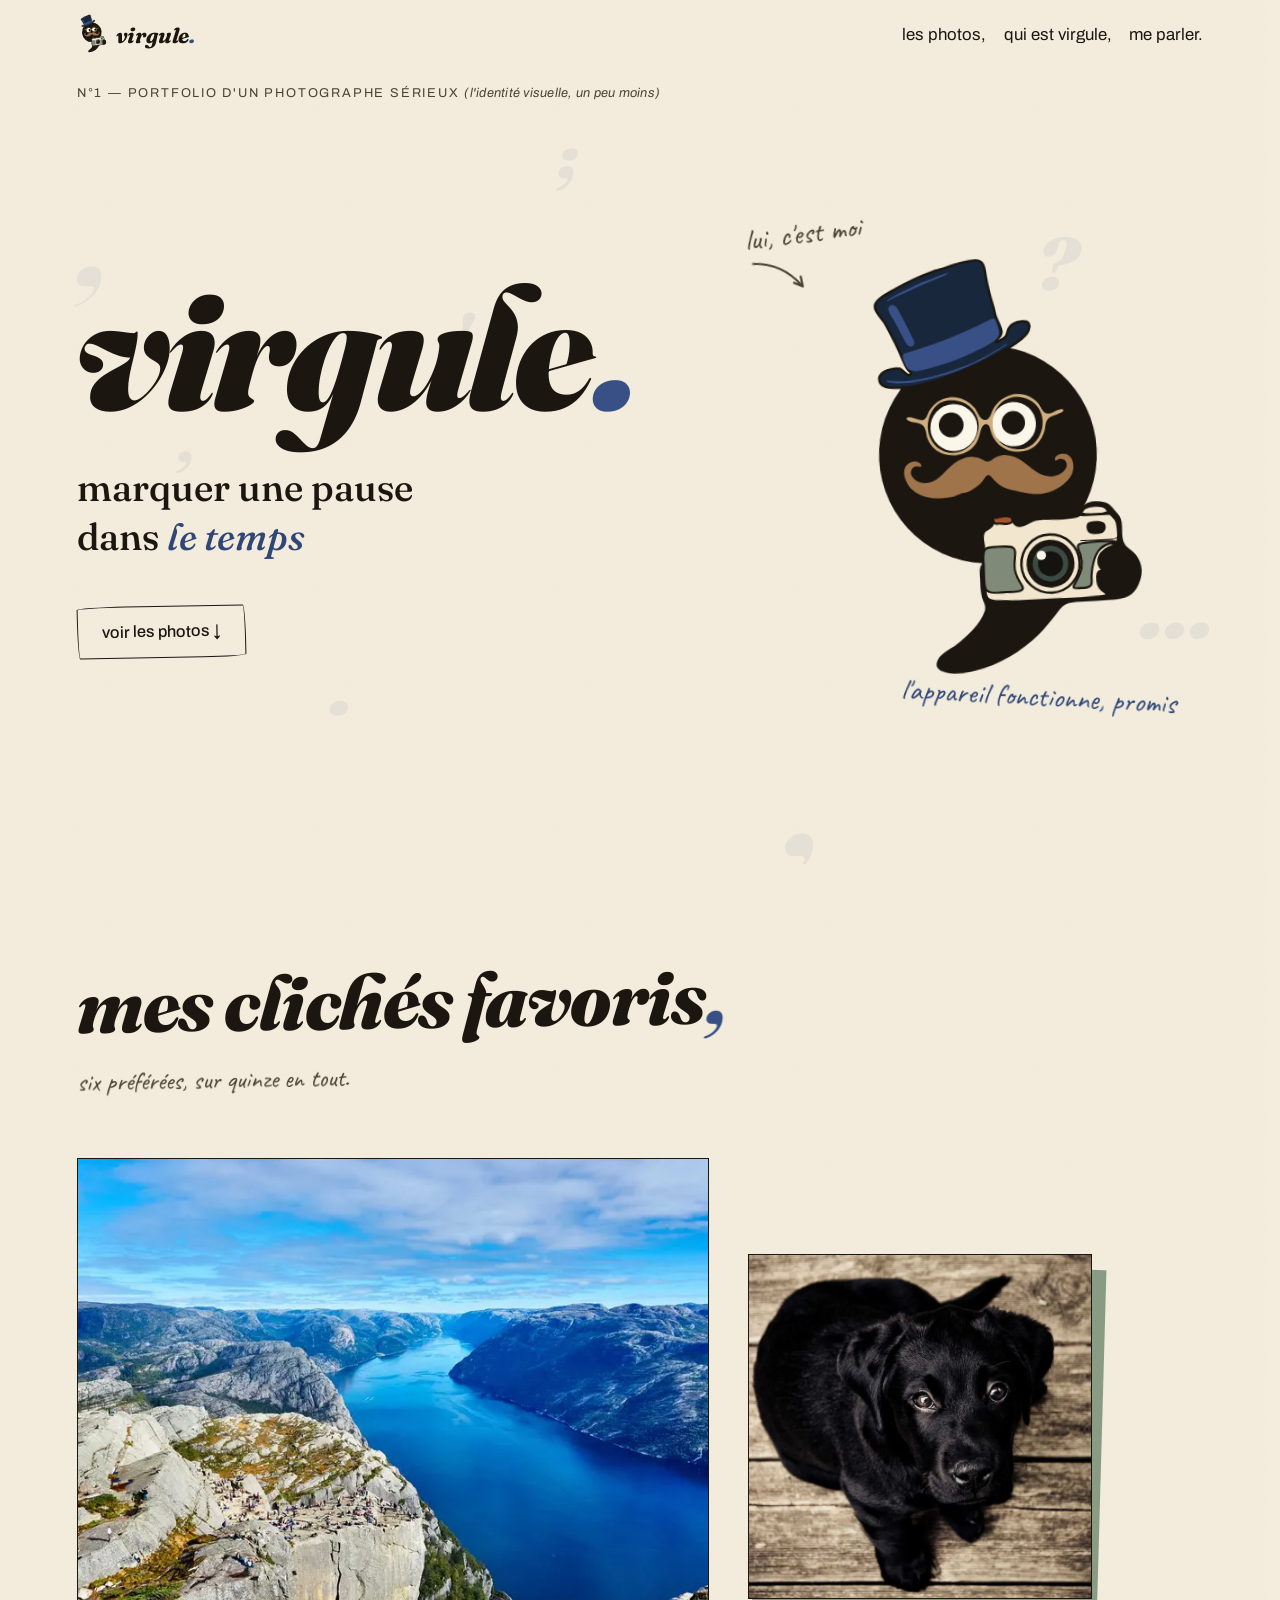
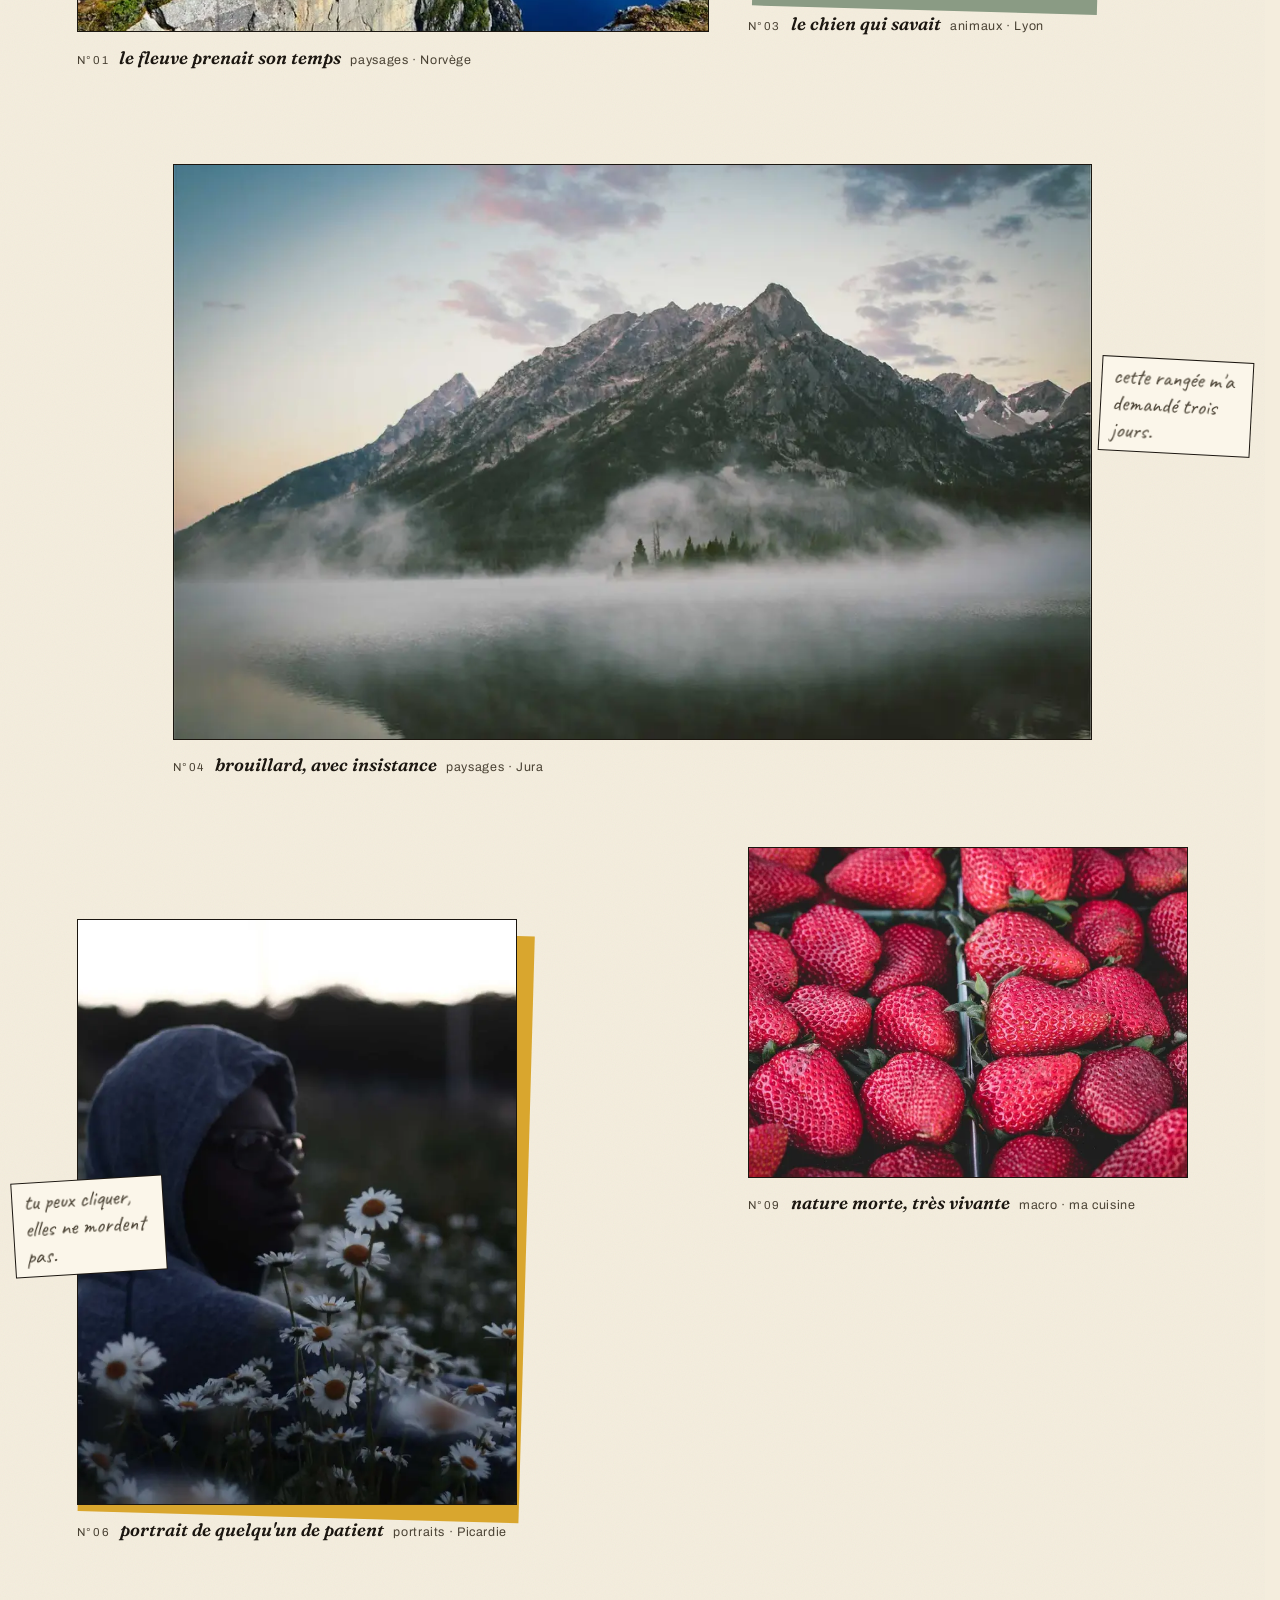
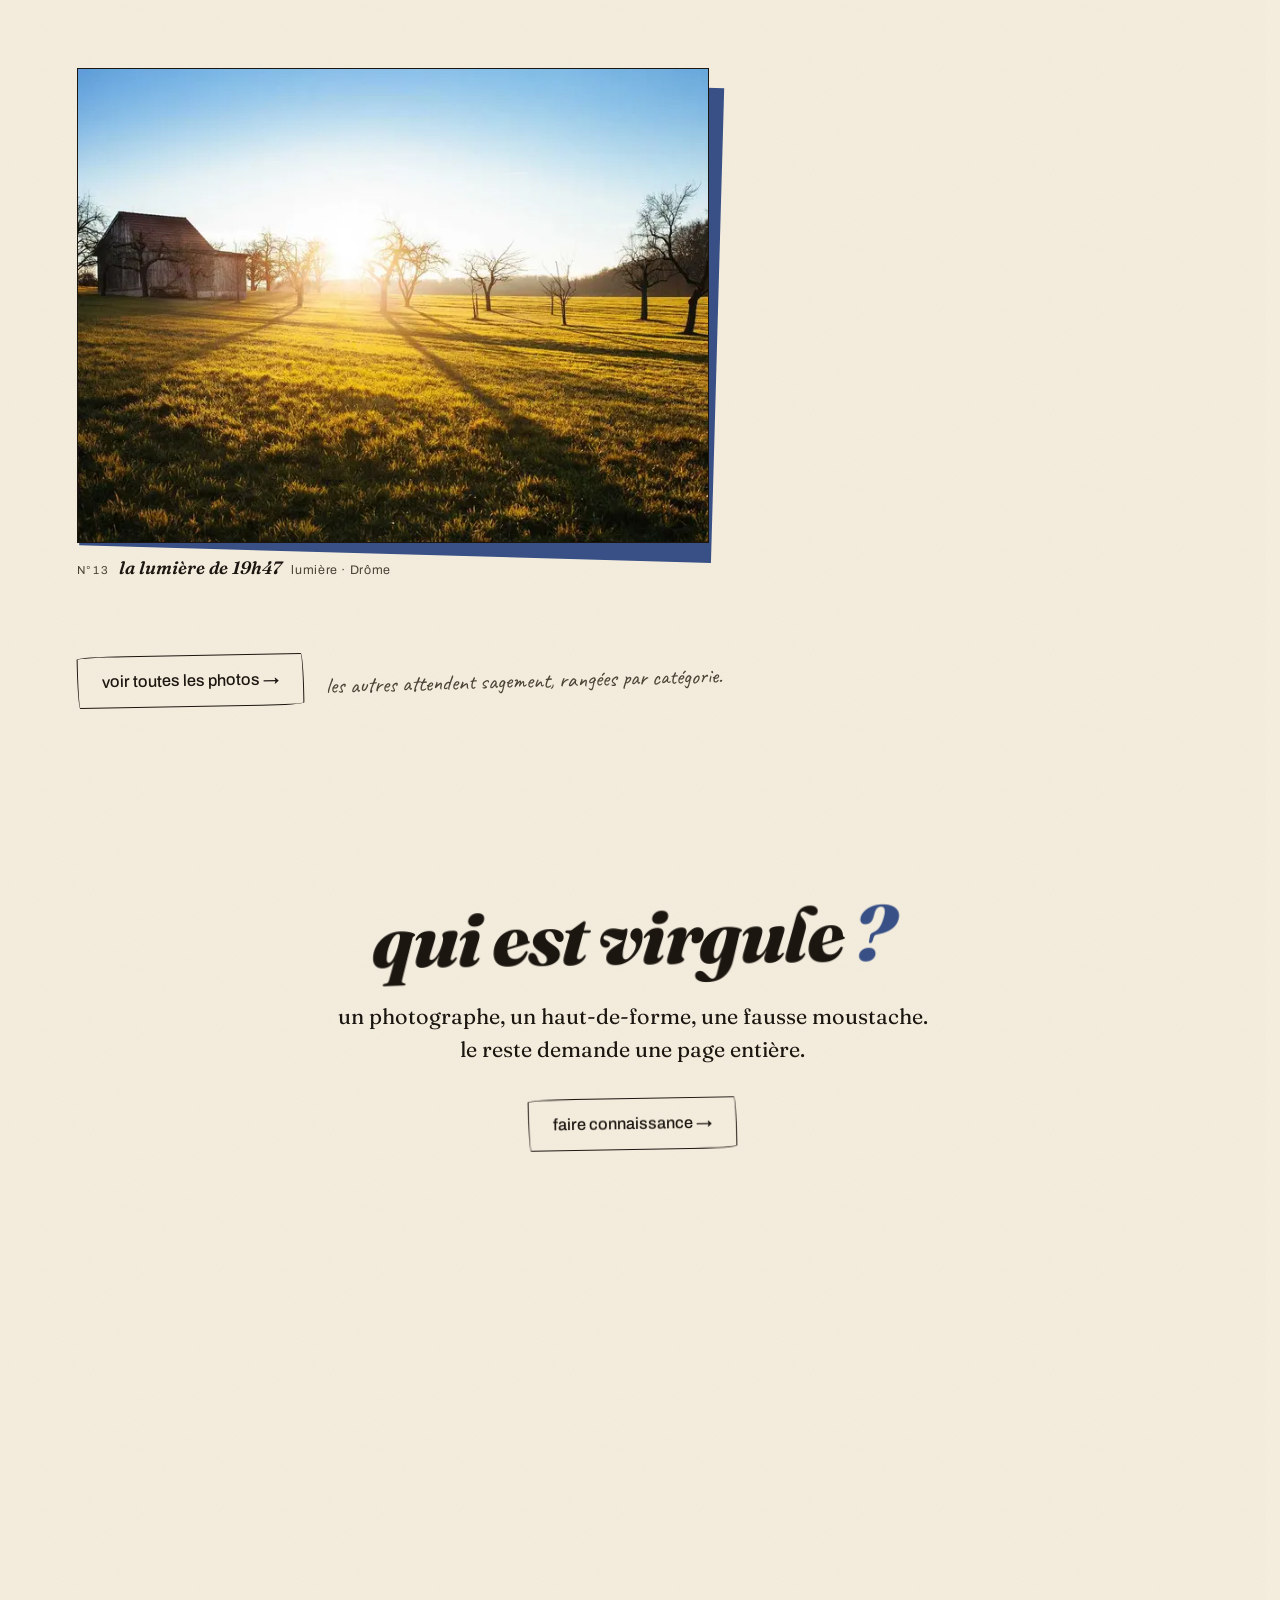
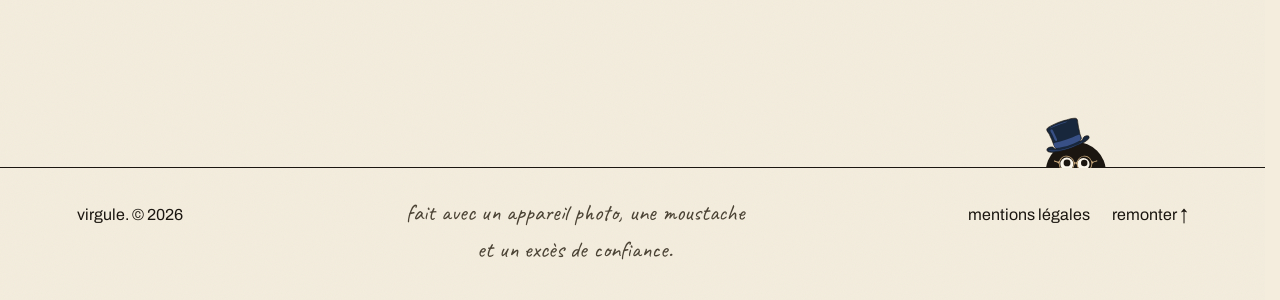
==== commit ee484f18: "Ecritures globalement plus grosses, ajout danimations droles, migrer les infos de la page daccueil v" ====
--- a/index.html
+++ b/index.html
@@ -3,11 +3,11 @@
 <head>
   <meta charset="utf-8">
   <meta name="viewport" content="width=device-width, initial-scale=1">
-  <title>virgule. — photographe de moments qui allaient partir</title>
+  <title>virgule | Photographe</title>
   <meta name="description" content="virgule. — le portfolio de Virgile, photographe. paysages, portraits, champignons suspects et lumières étranges, capturés juste avant qu'ils changent d'avis.">
   <meta name="theme-color" content="#F4EDDD">
   <script>document.documentElement.classList.add("js");</script>
-  <link rel="icon" href="data:image/svg+xml,%3Csvg xmlns='http://www.w3.org/2000/svg' viewBox='0 0 32 32'%3E%3Ccircle cx='17' cy='12' r='9' fill='%231B1610'/%3E%3Cpath d='M14 19 C 13 24, 10 28, 5 31 C 11 30, 17 26, 19 20 Z' fill='%231B1610'/%3E%3C/svg%3E">
+  <link rel="icon" href="logo/favicon.svg" type="image/svg+xml">
   <link rel="preconnect" href="https://fonts.googleapis.com">
   <link rel="preconnect" href="https://fonts.gstatic.com" crossorigin>
   <link href="https://fonts.googleapis.com/css2?family=Fraunces:ital,opsz,wght@0,9..144,400..900;1,9..144,400..900&family=Archivo:wght@400;500;600&family=Caveat:wght@500;600&display=swap" rel="stylesheet">
@@ -22,8 +22,8 @@
       <span class="marque-mot">virgule<span class="point">.</span></span>
     </a>
     <nav class="entete-nav" aria-label="navigation principale">
-      <a href="#galerie">les photos,</a>
-      <a href="#apropos">qui est virgule,</a>
+      <a href="photos.html">les photos,</a>
+      <a href="apropos.html">qui est virgule,</a>
       <a href="#contact">me parler.</a>
     </nav>
   </header>
@@ -40,7 +40,7 @@
 
       <div class="hero-bloc">
         <h1 class="hero-titre" id="titre-hero" data-reveal>virgule<span class="point">.</span></h1>
-        <p class="hero-phrase" data-reveal data-texte="hero-phrase">je photographie les choses<br>avant qu'elles <em>changent d'avis</em>.</p>
+        <p class="hero-phrase" data-reveal data-texte="hero-phrase">marquer une pause<br>dans <em>le temps</em></p>
         <a class="cta" id="cta-photos" href="#galerie" data-reveal>voir les photos&nbsp;<span class="fleche" aria-hidden="true">↓</span></a>
       </div>
 
@@ -57,21 +57,16 @@
     <!-- ============ GALERIE ============ -->
     <section class="galerie" id="galerie" aria-labelledby="titre-galerie">
       <header class="galerie-tete">
-        <h2 class="titre-section" id="titre-galerie" data-reveal>les photos<span class="virg">,</span></h2>
-        <p class="galerie-compte" id="compte" role="status" data-reveal>quinze photos, zéro mensonge.</p>
-        <nav class="filtres" id="filtres" aria-label="filtrer les photos par catégorie" data-reveal>
-          <button type="button" data-cat="tout" aria-pressed="true">tout</button><span aria-hidden="true">,&ensp;</span>
-          <button type="button" data-cat="paysages" aria-pressed="false">paysages</button><span aria-hidden="true">,&ensp;</span>
-          <button type="button" data-cat="macro" aria-pressed="false">macro</button><span aria-hidden="true">,&ensp;</span>
-          <button type="button" data-cat="animaux" aria-pressed="false">animaux</button><span aria-hidden="true">,&ensp;</span>
-          <button type="button" data-cat="portraits" aria-pressed="false">portraits</button><span aria-hidden="true">,&ensp;</span>
-          <button type="button" data-cat="architecture" aria-pressed="false">architecture</button><span aria-hidden="true">,&ensp;</span>
-          <button type="button" data-cat="détails" aria-pressed="false">détails</button><span aria-hidden="true">,&ensp;</span>
-          <button type="button" data-cat="lumière" aria-pressed="false">lumière</button><span aria-hidden="true">.</span>
-        </nav>
+        <h2 class="titre-section" id="titre-galerie" data-reveal>mes clichés favoris<span class="virg">,</span></h2>
+        <p class="galerie-compte" id="compte" data-compte="selection" data-reveal>six préférées, sur quinze en tout.</p>
       </header>
 
       <div class="grille" id="grille"></div>
+
+      <p class="galerie-suite" data-reveal>
+        <a class="cta" href="photos.html">voir toutes les photos&nbsp;<span class="fleche" aria-hidden="true">→</span></a>
+        <span class="galerie-suite-note" data-texte="galerie-suite-note">les autres attendent sagement, rangées par catégorie.</span>
+      </p>
 
       <p class="note-marge note-marge-a" aria-hidden="true" data-texte="note-marge-a">cette rangée m'a demandé trois jours.</p>
       <p class="note-marge note-marge-b" aria-hidden="true" data-texte="note-marge-b">tu peux cliquer, elles ne mordent pas.</p>
@@ -81,42 +76,12 @@
       </noscript>
     </section>
 
-    <!-- ============ À PROPOS ============ -->
-    <section class="apropos" id="apropos" aria-labelledby="titre-apropos">
-      <h2 class="titre-section" id="titre-apropos" data-reveal>qui est virgule<span class="virg">&nbsp;?</span></h2>
-
-      <div class="apropos-grille">
-        <figure class="fiche fiche--photo" data-reveal aria-label="portrait de Virgile, haut-de-forme et fausse moustache, la petite virgule sur l'épaule">
-          <div class="portrait" id="portrait">
-            <img class="portrait-img" id="portrait-img" alt="Virgile, haut-de-forme sur la tête et fausse moustache, la petite virgule posée sur son épaule" hidden>
-            <div class="portrait-placeholder" id="portrait-placeholder">
-              <p class="pp-titre">ta photo ici.</p>
-              <p class="pp-note">chapeau et moustache<br>fournis par la maison.</p>
-            </div>
-            <!-- chapeau, moustache et petit perso sont posés ici par main.js -->
-          </div>
-          <figcaption class="fiche-legende" data-texte="fiche-legende">fig. 1 — l'artiste, vu par lui-même</figcaption>
-          <span class="etiquette e-chapeau" aria-hidden="true" data-texte="etiquette-chapeau">haut-de-forme<br><em>(nécessaire)</em></span>
-          <span class="etiquette e-moustache" aria-hidden="true" data-texte="etiquette-moustache">moustache<br><em>(fausse, évidemment)</em></span>
-          <span class="etiquette e-appareil" aria-hidden="true" data-texte="etiquette-appareil">appareil<br><em>(toujours prêt)</em></span>
-          <span class="etiquette e-queue" aria-hidden="true" data-texte="etiquette-queue">la virgule<br><em>(toujours sur l'épaule)</em></span>
-        </figure>
-
-        <div class="bio" data-reveal>
-          <p class="bio-nom" data-texte="bio-nom">Virgile.</p>
-          <p class="bio-metier" data-texte="bio-metier">photographe.</p>
-          <p class="bio-ligne" data-texte="bio-ligne-1">collectionneur de lumières étranges<br>et de chiens qui regardent ailleurs.</p>
-          <p class="bio-ligne" data-texte="bio-ligne-2">«&nbsp;virgule&nbsp;», parce que Virgile.<br>parce qu'une virgule, c'est une petite pause.</p>
-          <p class="bio-ligne" data-texte="bio-ligne-3">et parce que «&nbsp;Virgile Photographie&nbsp;»,<br>franchement, c'était <em>beaucoup</em> trop sérieux.</p>
-
-          <dl class="stats">
-            <div><dt data-texte="stat1-label">photos prises</dt><dd data-texte="stat1-valeur">beaucoup</dd></div>
-            <div><dt data-texte="stat2-label">photos gardées</dt><dd data-texte="stat2-valeur">les meilleures</dd></div>
-            <div><dt data-texte="stat3-label">moustache</dt><dd data-texte="stat3-valeur">une (1)</dd></div>
-            <div><dt data-texte="stat4-label">clients déçus</dt><dd data-texte="stat4-valeur">zéro (0)</dd></div>
-          </dl>
-        </div>
-      </div>
+    <!-- ============ VERS À PROPOS ============
+         la fiche complète (portrait, bio, étiquettes) vit sur apropos.html -->
+    <section class="renvoi-apropos" aria-labelledby="titre-renvoi">
+      <h2 class="titre-section" id="titre-renvoi" data-reveal>qui est virgule<span class="virg">&nbsp;?</span></h2>
+      <p class="renvoi-texte" data-reveal data-texte="renvoi-apropos">un photographe, un haut-de-forme, une fausse moustache.<br>le reste demande une page entière.</p>
+      <p data-reveal><a class="cta" href="apropos.html">faire connaissance&nbsp;<span class="fleche" aria-hidden="true">→</span></a></p>
     </section>
 
     <!-- ============ CONTACT ============ -->
--- a/css/styles.css
+++ b/css/styles.css
@@ -96,9 +96,21 @@
 }
 .lien-evasion:focus-visible { transform: none; }
 
-/* soulignement gribouillé réutilisable */
-.gribouille,
-.filtres button[aria-pressed="true"],
+/* texte réservé aux lecteurs d'écran (la machine à écrire s'en sert :
+   la phrase découpée en lettres est illisible pour eux) */
+.sr-only {
+  position: absolute;
+  width: 1px;
+  height: 1px;
+  margin: -1px;
+  padding: 0;
+  overflow: hidden;
+  clip-path: inset(50%);
+  white-space: nowrap;
+  border: 0;
+}
+
+/* soulignement gribouillé des liens de contact */
 .contact-lien:hover,
 .contact-lien:focus-visible {
   background-image: url("data:image/svg+xml,%3Csvg xmlns='http://www.w3.org/2000/svg' width='120' height='8' viewBox='0 0 120 8' preserveAspectRatio='none'%3E%3Cpath d='M2 5 C 20 2, 38 7, 58 4 S 100 3, 118 5' fill='none' stroke='%23385086' stroke-width='2.4' stroke-linecap='round'/%3E%3C/svg%3E");
@@ -143,7 +155,7 @@
 
 .entete-nav { display: flex; gap: 1.1rem; flex-wrap: wrap; justify-content: flex-end; }
 .entete-nav a {
-  font-size: 0.92rem;
+  font-size: 1.05rem;
   text-decoration: none;
   padding-bottom: 0.15em;
 }
@@ -179,7 +191,9 @@
 .hero-sur-note { text-transform: none; letter-spacing: 0.02em; font-style: italic; }
 
 .hero-titre {
-  margin: 0 0 1.2rem;
+  /* le titre est énorme et serré (line-height 0.9) : il faut une vraie
+     respiration avant l'accroche, sinon les deux se touchent presque */
+  margin: 0 0 clamp(1.8rem, 3vw, 3rem);
   font-family: var(--serif);
   font-style: italic;
   font-weight: 900;
@@ -189,11 +203,11 @@
 }
 
 .hero-phrase {
-  margin: 0 0 2.4rem;
+  margin: 0 0 2.8rem;
   font-family: var(--serif);
   font-weight: 500;
-  font-size: clamp(1.25rem, 2.4vw, 1.8rem);
-  line-height: 1.35;
+  font-size: clamp(1.45rem, 3vw, 2.35rem);
+  line-height: 1.3;
 }
 .hero-phrase em { font-style: italic; color: var(--bleu-texte); }
 
@@ -226,18 +240,19 @@
 }
 .hero-perso .perso-slot { transform: rotate(-3deg); }
 
-/* annotations manuscrites */
+/* annotations manuscrites — Caveat a une petite hauteur d'x : à taille égale
+   elle paraît plus menue que l'Archivo d'à côté, d'où ces valeurs généreuses */
 .annot {
   position: absolute;
   font-family: var(--main);
-  font-size: clamp(1.15rem, 1.6vw, 1.45rem);
+  font-size: clamp(1.45rem, 2.3vw, 1.9rem);
   line-height: 1.15;
   color: var(--encre);
   white-space: nowrap;
 }
 .annot-courbe {
   display: block;
-  width: 54px;
+  width: 64px;
   margin-top: 0.1rem;
 }
 .annot-courbe path {
@@ -275,24 +290,45 @@
 .galerie-compte {
   margin: 1rem 0 1.6rem;
   font-family: var(--main);
-  font-size: 1.35rem;
+  font-size: 1.6rem;
   color: var(--encre);
   transform: rotate(-1deg);
 }
 
+/* filtres de photos.html — de vrais boutons, pour qu'on comprenne
+   du premier regard que les catégories se cliquent et trient */
 .filtres {
-  font-family: var(--serif);
-  font-style: italic;
-  font-size: clamp(1.05rem, 1.7vw, 1.3rem);
-  max-width: 60ch;
-  line-height: 2;
+  display: flex;
+  flex-wrap: wrap;
+  gap: 0.7rem 0.6rem;
+  margin-top: 1.8rem;
 }
 .filtres button {
-  padding: 0 0.1em 0.2em;
-  transition: color 0.2s ease;
-}
-.filtres button:hover { color: var(--bleu-texte); }
-.filtres button[aria-pressed="true"] { color: var(--bleu-texte); }
+  font: inherit;
+  font-size: 0.95rem;
+  cursor: pointer;
+  background: var(--ivoire);
+  color: var(--noir);
+  border: 1.5px solid var(--noir);
+  border-radius: var(--tordu);
+  padding: 0.42rem 1.05rem;
+  transition: background-color 0.2s ease, color 0.2s ease, transform 0.2s ease;
+}
+/* survol réservé aux vrais pointeurs : au tactile, le moutarde resterait collé */
+@media (hover: hover) {
+  .filtres button:hover { background: var(--moutarde); transform: rotate(-1.2deg); }
+}
+.filtres button[aria-pressed="true"] {
+  background: var(--bleu);
+  border-color: var(--bleu);
+  color: var(--ivoire);
+}
+/* sur téléphone, huit pastilles à taille pleine mangent quatre lignes :
+   on resserre pour tenir en deux ou trois */
+@media (max-width: 719px) {
+  .filtres { gap: 0.5rem 0.45rem; }
+  .filtres button { font-size: 0.84rem; padding: 0.3rem 0.75rem; }
+}
 
 /* grille éditoriale asymétrique */
 .grille {
@@ -321,11 +357,14 @@
 }
 
 /* tailles */
-.t-grande   { grid-column: span 7; }
-.t-panorama { grid-column: 2 / span 10; }
-.t-haute    { grid-column: span 5; }
-.t-moyenne  { grid-column: span 5; }
-.t-petite   { grid-column: span 4; }
+/* les tailles ne valent que dans la grille éditoriale de l'accueil :
+   dans la grille dense de photos.html, un « span 7 » sur 4 colonnes
+   déborderait et fabriquerait des colonnes fantômes. */
+.grille .t-grande   { grid-column: span 7; }
+.grille .t-panorama { grid-column: 2 / span 10; }
+.grille .t-haute    { grid-column: span 5; }
+.grille .t-moyenne  { grid-column: span 5; }
+.grille .t-petite   { grid-column: span 4; }
 
 /* décalages verticaux — le léger désordre organisé */
 .photo[data-pos="1"] { margin-top: 6rem; }
@@ -418,7 +457,7 @@
   border: 1.5px solid var(--noir);
   padding: 0.35rem 0.7rem;
   font-family: var(--main);
-  font-size: 1.2rem;
+  font-size: 1.4rem;
   line-height: 1.2;
   color: var(--noir);
   transform: rotate(-2.5deg) translateY(8px);
@@ -441,26 +480,27 @@
 .photo.part { opacity: 0; transform: scale(0.96); pointer-events: none; }
 .photo[hidden] { display: none; }
 
-/* notes en marge */
+/* notes en marge — la gouttière ne fait que 6rem au maximum, la note en fait
+   9 : elle mord forcément sur la grille. Plutôt que de rétrécir les photos,
+   on l'assume en bout de papier posé sur la photo, comme .photo-phrase :
+   fond ivoire pour rester lisible, z-index pour ne jamais passer dessous. */
 .note-marge {
   position: absolute;
+  z-index: 3;
+  max-width: 9.5rem;
+  background: var(--ivoire);
+  border: 1.5px solid var(--noir);
+  padding: 0.4rem 0.7rem;
   font-family: var(--main);
-  font-size: 1.2rem;
-  color: var(--encre);
-  max-width: 9rem;
+  font-size: 1.4rem;
   line-height: 1.2;
-  opacity: 0.85;
-}
-.note-marge-a { right: 0.8rem; top: 34%; transform: rotate(5deg); }
-.note-marge-b { left: 0.8rem; top: 68%; transform: rotate(-6deg); }
-/* la grille filtrée est plus courte : on retire les notes pour éviter les collisions */
-.galerie--filtree .note-marge { display: none; }
-/* et on neutralise les grands décalages, une ou deux photos suffisent à peine */
-.galerie--filtree .photo[data-pos] { margin-top: 0; }
-.galerie--filtree .photo[data-pos="1"],
-.galerie--filtree .photo[data-pos="3"],
-.galerie--filtree .photo[data-pos="5"] { margin-top: 2.5rem; }
-
+  color: var(--encre);
+}
+/* positions calées sur la sélection de l'accueil (6 photos) : la note de
+   droite longe le panorama, celle de gauche se pose sur la photo du bas
+   sans toucher sa légende */
+.note-marge-a { right: 0.8rem; top: 34%; transform: rotate(3deg); }
+.note-marge-b { left: 0.8rem; top: 60%; transform: rotate(-3.5deg); }
 .sans-js {
   font-family: var(--serif);
   font-style: italic;
@@ -469,11 +509,27 @@
   padding: 3rem 0;
 }
 
-/* ---------- à propos ---------- */
+/* ---------- à propos (page apropos.html) ---------- */
 .apropos {
   padding: 6rem var(--gouttiere);
   content-visibility: auto;
   contain-intrinsic-size: auto 980px;
+}
+/* en page à part, l'en-tête fixe demande plus d'air en haut */
+.page-apropos { padding-top: 8.5rem; }
+.apropos-suite { margin: 2.2rem 0 0; }
+
+/* ---------- accueil : le renvoi vers la page à propos ---------- */
+.renvoi-apropos {
+  padding: 5rem var(--gouttiere) 2rem;
+  text-align: center;
+}
+.renvoi-apropos .titre-section { transform: rotate(-0.8deg); }
+.renvoi-texte {
+  margin: 1.6rem 0 2rem;
+  font-family: var(--serif);
+  font-size: clamp(1.1rem, 1.8vw, 1.35rem);
+  line-height: 1.5;
 }
 
 .apropos-grille {
@@ -491,12 +547,6 @@
   border: 1.5px solid var(--noir);
   border-radius: var(--tordu);
 }
-.fiche .perso-slot {
-  width: clamp(190px, 18vw, 250px);
-  margin: 0 auto;
-  transform: rotate(2deg);
-}
-
 /* le portrait photo : la vraie tête de Virgile, accessoires par-dessus */
 .fiche--photo { padding: 3rem 2.6rem 2.2rem; }
 .portrait {
@@ -533,7 +583,7 @@
 .pp-note {
   margin: 0;
   font-family: var(--main);
-  font-size: 1.15rem;
+  font-size: 1.35rem;
   color: var(--encre);
   transform: rotate(-2deg);
 }
@@ -559,7 +609,7 @@
 .etiquette {
   position: absolute;
   font-family: var(--main);
-  font-size: 1.15rem;
+  font-size: 1.35rem;
   line-height: 1.1;
   color: var(--encre);
 }
@@ -644,7 +694,7 @@
 
 .contact-promesse {
   font-family: var(--main);
-  font-size: 1.35rem;
+  font-size: 1.6rem;
   color: var(--encre);
   transform: rotate(-1deg);
 }
@@ -675,12 +725,12 @@
   justify-content: space-between;
   gap: 1.5rem;
   flex-wrap: wrap;
-  font-size: 0.88rem;
+  font-size: 1rem;
 }
 .pied-int p { margin: 0; }
 .pied-note {
   font-family: var(--main);
-  font-size: 1.05rem;
+  font-size: 1.45rem;
   color: var(--encre);
   text-align: center;
 }
@@ -706,7 +756,7 @@
 .legale-bloc p { margin: 0 0 0.8rem; }
 .legale-note {
   font-family: var(--main);
-  font-size: 1.2rem;
+  font-size: 1.4rem;
   color: var(--encre);
   transform: rotate(-1deg);
 }
@@ -799,6 +849,11 @@
   max-height: 74svh;
   max-width: 100%;
   width: auto;
+  /* sans ce height:auto, l'attribut height de l'image fait loi : quand la
+     largeur ET la hauteur butent sur leurs maximums, le navigateur garde la
+     hauteur imposée et rabote la largeur — le paysage sort étiré à la verticale.
+     Avec auto, ce sont toujours les proportions du fichier qui décident. */
+  height: auto;
   border: 1.5px solid var(--noir);
   transition: opacity 0.18s ease;
 }
@@ -829,7 +884,7 @@
 .voile-phrase {
   margin: 0;
   font-family: var(--main);
-  font-size: 1.35rem;
+  font-size: 1.6rem;
   color: var(--bleu-texte);
   transform: rotate(-1.5deg);
 }
@@ -876,7 +931,7 @@
   border: 1.5px solid var(--noir);
   padding: 0.8rem 1.1rem;
   font-family: var(--main);
-  font-size: 1.25rem;
+  font-size: 1.45rem;
   line-height: 1.25;
   transform: rotate(-1.5deg) translateY(10px);
   opacity: 0;
@@ -1017,27 +1072,134 @@
 }
 
 /* ---------- apparitions au défilement ---------- */
-/* uniquement quand JS tourne (html.js) : sans script, tout reste visible */
+/* uniquement quand JS tourne (html.js) : sans script, tout reste visible.
+   translate/rotate (propriétés indépendantes) plutôt que transform : elles
+   se COMPOSENT avec le transform propre de chaque élément. L'ancien
+   `transform: none` posé sur .vu écrasait les rotations « de travers » des
+   titres et le soulèvement des photos au survol — plus jamais ça. */
 html.js [data-reveal] {
   opacity: 0;
-  transform: translateY(14px) rotate(0.4deg);
-  transition: opacity 0.55s ease, transform 0.55s ease;
+  translate: 0 14px;
+  rotate: 0.4deg;
+  transition: opacity 0.55s ease, translate 0.55s ease, rotate 0.55s ease;
   transition-delay: var(--d, 0ms);
 }
-html.js [data-reveal].vu { opacity: 1; transform: none; }
-/* le hero garde ses rotations propres */
-.hero-perso[data-reveal].vu { transform: none; }
+html.js [data-reveal].vu { opacity: 1; translate: none; rotate: none; }
+/* le départ au filtrage : une animation plutôt qu'une transition — elle
+   ignore le délai d'apparition étagée (--d) et tient dans les 320 ms
+   que le script laisse avant le display:none */
+html.js [data-reveal].vu.part { animation: photo-part 0.28s ease forwards; }
+@keyframes photo-part { to { opacity: 0; transform: scale(0.96); } }
+
+/* ---------- accueil : la suite après la sélection ---------- */
+.galerie-suite {
+  display: flex;
+  align-items: center;
+  gap: 1.4rem;
+  flex-wrap: wrap;
+  margin: 4.5rem 0 0;
+}
+.galerie-suite-note {
+  font-family: var(--main);
+  font-size: 1.4rem;
+  color: var(--encre);
+  transform: rotate(-1.5deg);
+}
+
+/* ---------- page « toutes les photos » ---------- */
+/* gouttière volontairement plus étroite que sur l'accueil : ici les photos
+   sont le contenu, elles ont droit à toute la largeur de la page */
+.page-photos { position: relative; padding: 8rem clamp(1.25rem, 3vw, 3rem) 6rem; }
+.page-photos-tete { margin-bottom: 3rem; }
+
+.titre-page {
+  margin: 0;
+  font-family: var(--serif);
+  font-style: italic;
+  font-weight: 900;
+  font-size: clamp(2.8rem, 8vw, 6rem);
+  line-height: 0.95;
+  letter-spacing: -0.02em;
+  transform: rotate(-0.8deg);
+}
+
+/* la grande grille : des colonnes en maçonnerie. Chaque photo garde ses
+   proportions et vient se poser sous la précédente — pas de trous entre
+   les rangées, la page reste compacte même avec beaucoup de photos. */
+.grille-tout {
+  column-width: 20rem;
+  column-gap: clamp(1.4rem, 2.2vw, 2.4rem);
+}
+.grille-tout .photo {
+  break-inside: avoid;
+  margin: 0 0 clamp(2rem, 3vw, 2.8rem);
+}
+/* pas de rotation au survol ici : à quatre colonnes serrées, des photos qui
+   pivotent en même temps, c'est du bruit — un simple soulèvement suffit */
+@media (hover: hover) {
+  .grille-tout .photo:hover { transform: translateY(-4px); }
+}
+.grille-tout .photo:focus-within { transform: translateY(-4px); }
+/* et la petite phrase reste posée SUR la photo, sans déborder
+   sur la colonne voisine */
+.grille-tout .photo-phrase { left: 0.6rem; max-width: 86%; }
+
+/* ---------- machine à écrire ---------- */
+/* les lettres restent en `inline` : en inline-block, chacune deviendrait un
+   point de coupure et les mots se casseraient n'importe où en fin de ligne. */
+.ecrit .lettre { opacity: 0; }
+.ecrit .lettre.la { opacity: 1; transition: opacity 0.16s ease; }
+
+/* le curseur est une virgule de largeur nulle : elle déborde de sa boîte,
+   donc elle ne pousse jamais le texte qui reste à écrire. */
+.curseur {
+  display: inline-block;
+  width: 0;
+  overflow: visible;
+  color: var(--bleu);
+  transition: opacity 0.6s ease;
+}
+.curseur i {
+  display: inline-block;
+  font-style: normal;
+  animation: clignote 0.85s steps(1, end) infinite;
+}
+.curseur.fini { opacity: 0; }
+@keyframes clignote {
+  0%, 49% { opacity: 1; }
+  50%, 100% { opacity: 0; }
+}
+
+/* la flèche manuscrite se dessine (classe posée par main.js) */
+.annot-courbe.anime path {
+  stroke-dasharray: var(--trait, 0);
+  stroke-dashoffset: var(--trait, 0);
+}
+html.js [data-reveal].vu .annot-courbe.anime path {
+  animation: trace 0.75s ease-out var(--retard, 0ms) forwards;
+}
+@keyframes trace { to { stroke-dashoffset: 0; } }
+
+/* la virgule des titres se pose une fraction de seconde après le mot */
+.virg { display: inline-block; transform-origin: 50% 0; }
+html.js [data-reveal].vu .virg {
+  animation: virgule-pose 0.55s cubic-bezier(0.2, 1.5, 0.4, 1) 0.3s both;
+}
+@keyframes virgule-pose {
+  from { opacity: 0; transform: translateY(-0.45em) rotate(-28deg); }
+  to   { opacity: 1; transform: none; }
+}
 
 /* ---------- responsive ---------- */
 @media (max-width: 1100px) {
   /* la gouttière rétrécit : les notes manuscrites empiéteraient sur les photos */
   .note-marge { display: none; }
   .grille { grid-template-columns: repeat(8, 1fr); }
-  .t-grande   { grid-column: span 6; }
-  .t-panorama { grid-column: 1 / span 8; }
-  .t-haute    { grid-column: span 4; }
-  .t-moyenne  { grid-column: span 4; }
-  .t-petite   { grid-column: span 3; }
+  .grille .t-grande   { grid-column: span 6; }
+  .grille .t-panorama { grid-column: 1 / span 8; }
+  .grille .t-haute    { grid-column: span 4; }
+  .grille .t-moyenne  { grid-column: span 4; }
+  .grille .t-petite   { grid-column: span 3; }
   .photo[data-pos="2"].t-petite  { grid-column: 2 / span 3; }
   .photo[data-pos="4"].t-moyenne { grid-column: 5 / span 4; }
   .photo[data-pos="5"].t-haute   { grid-column: 4 / span 4; }
@@ -1068,23 +1230,28 @@
 
 @media (max-width: 719px) {
   .entete { padding-top: 0.7rem; padding-bottom: 0.7rem; }
-  .entete-nav { gap: 0.8rem; }
-  .entete-nav a { font-size: 0.84rem; }
+  .entete-nav { gap: 0.7rem; }
+  .entete-nav a { font-size: 0.95rem; }
 
   .grille {
     grid-template-columns: repeat(6, 1fr);
     gap: 2.2rem 0.9rem;
   }
-  .t-grande, .t-panorama { grid-column: 1 / -1; }
-  .t-haute   { grid-column: 1 / span 5; }
-  .t-moyenne { grid-column: 2 / span 5; }
-  .t-petite  { grid-column: 1 / span 4; }
+  /* tous les formats larges prennent toute la largeur : sur un téléphone,
+     un paysage coincé dans 5 colonnes sur 6 devient minuscule et c'est la
+     colonne qu'on regarde, plus la photo. les hautes et les carrées gardent
+     un léger retrait — à pleine largeur, elles mangeraient tout l'écran. */
+  .grille .t-grande, .grille .t-panorama, .grille .t-moyenne { grid-column: 1 / -1; }
+  .grille .t-haute   { grid-column: 1 / span 5; }
+  .grille .t-petite  { grid-column: 1 / span 5; }
   .photo[data-pos="1"] { margin-top: 1.6rem; }
   .photo[data-pos="2"] { margin-top: 0.8rem; }
-  .photo[data-pos="2"].t-petite { grid-column: 3 / span 4; }
+  .photo[data-pos="2"].t-petite { grid-column: 2 / span 5; }
   .photo[data-pos="3"] { margin-top: 2rem; }
   .photo[data-pos="4"] { margin-top: 0.6rem; }
-  .photo[data-pos="4"].t-moyenne { grid-column: 1 / span 5; }
+  /* neutralise le décalage hérité du palier 1100px : sur 6 colonnes, un
+     « 5 / span 4 » en créerait deux de plus et rétrécirait toute la grille */
+  .photo[data-pos="4"].t-moyenne { grid-column: 1 / -1; }
   .photo[data-pos="5"] { margin-top: 1.4rem; }
   .photo[data-pos="5"].t-haute { grid-column: 2 / span 5; }
 
@@ -1097,8 +1264,13 @@
   .e-queue { bottom: auto; top: 62%; left: 0.9rem; }
   .e-appareil { bottom: 30%; }
 
+  /* dans le voile, une photo en paysage est limitée par la largeur, pas par la
+     hauteur : on rend la gouttière au strict minimum et on laisse respirer. */
+  .voile { padding-left: 1rem; padding-right: 1rem; }
+  .voile-fermer { right: 1rem; }
+  .voile-num { left: 1rem; }
   .voile-scene { grid-template-columns: 1fr; gap: 1.4rem; align-items: start; padding-top: 4rem; }
-  .voile-cadre img { max-height: 52vh; max-height: 52svh; }
+  .voile-cadre img { max-height: 62vh; max-height: 62svh; }
 
   .pied-int { flex-direction: column; align-items: flex-start; gap: 0.6rem; }
   .pied-note { text-align: left; }
@@ -1118,7 +1290,10 @@
   *, *::before, *::after {
     animation-duration: 0.01ms !important;
     animation-iteration-count: 1 !important;
+    /* sans quoi une animation `both` retardée (la virgule des titres)
+       resterait invisible pendant tout son délai */
+    animation-delay: 0s !important;
     transition-duration: 0.01ms !important;
   }
-  html.js [data-reveal] { opacity: 1; transform: none; }
-}
+  html.js [data-reveal] { opacity: 1; translate: none; rotate: none; }
+}
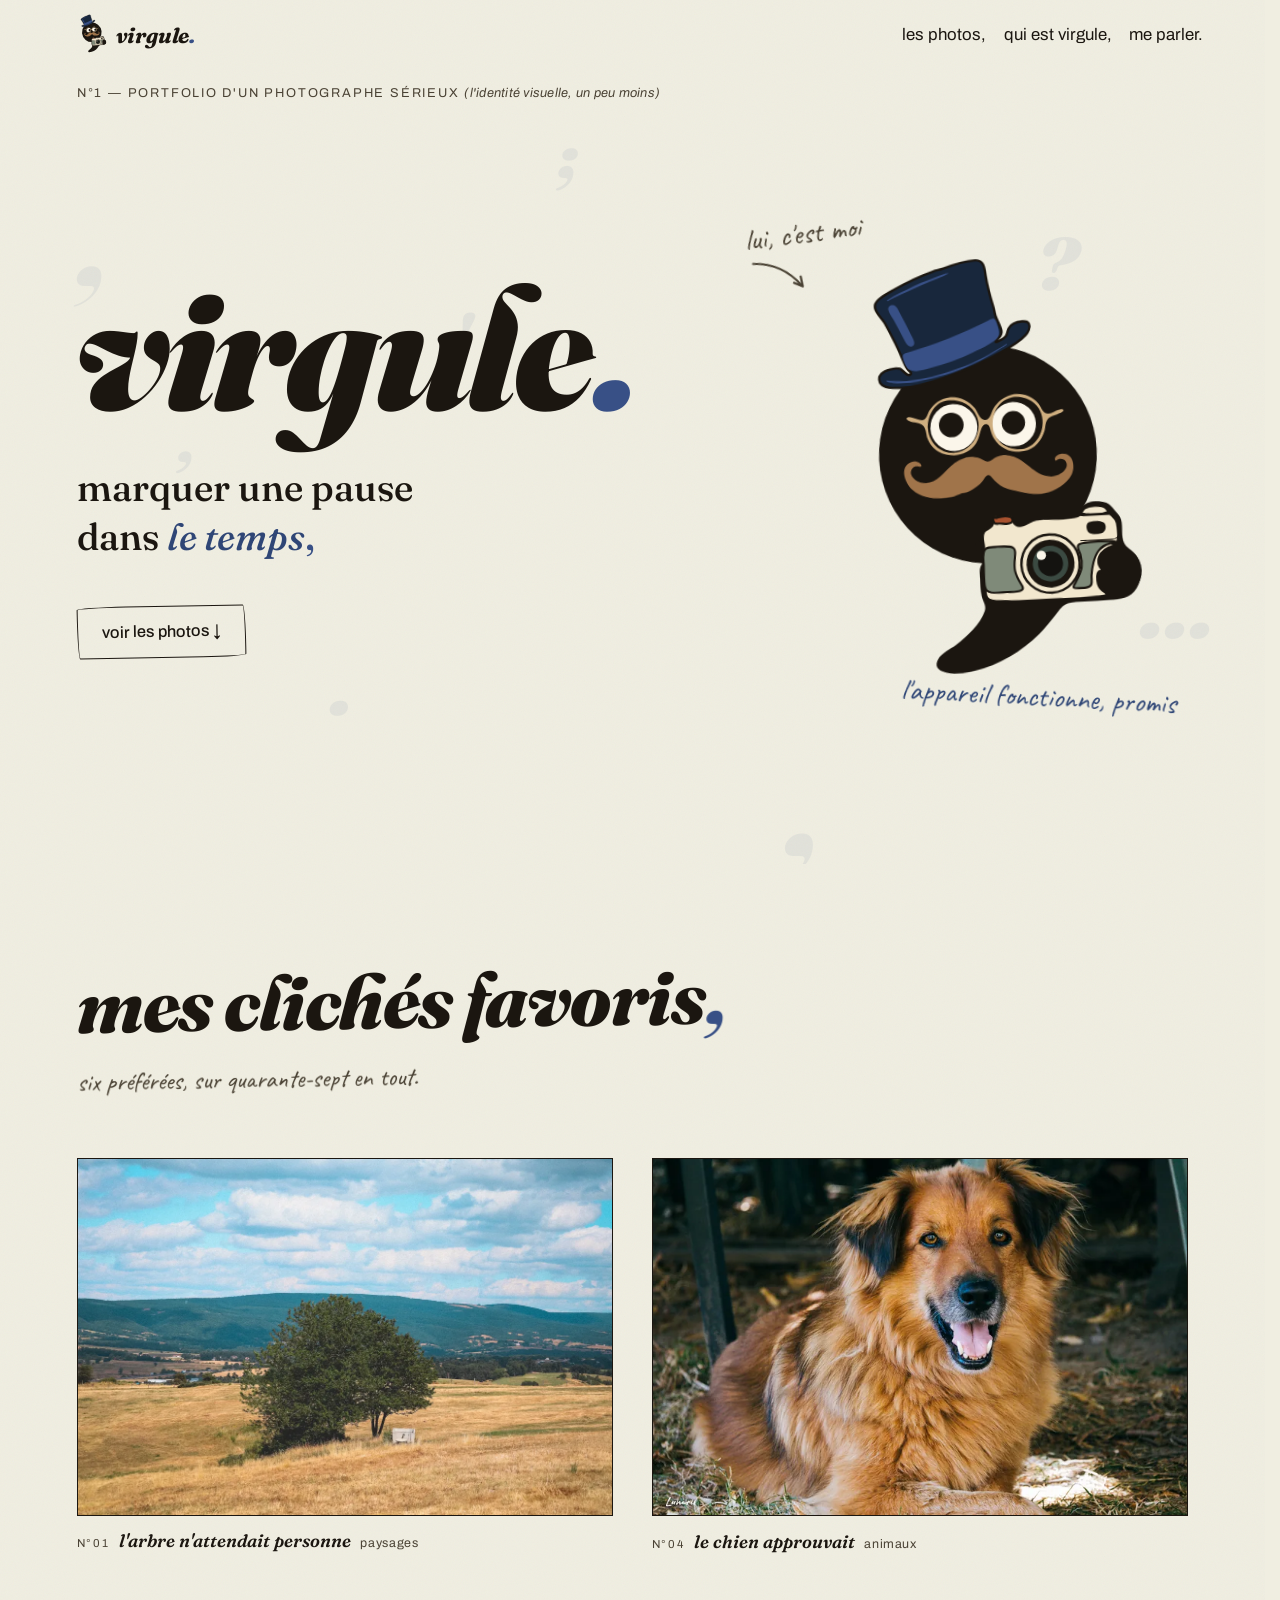
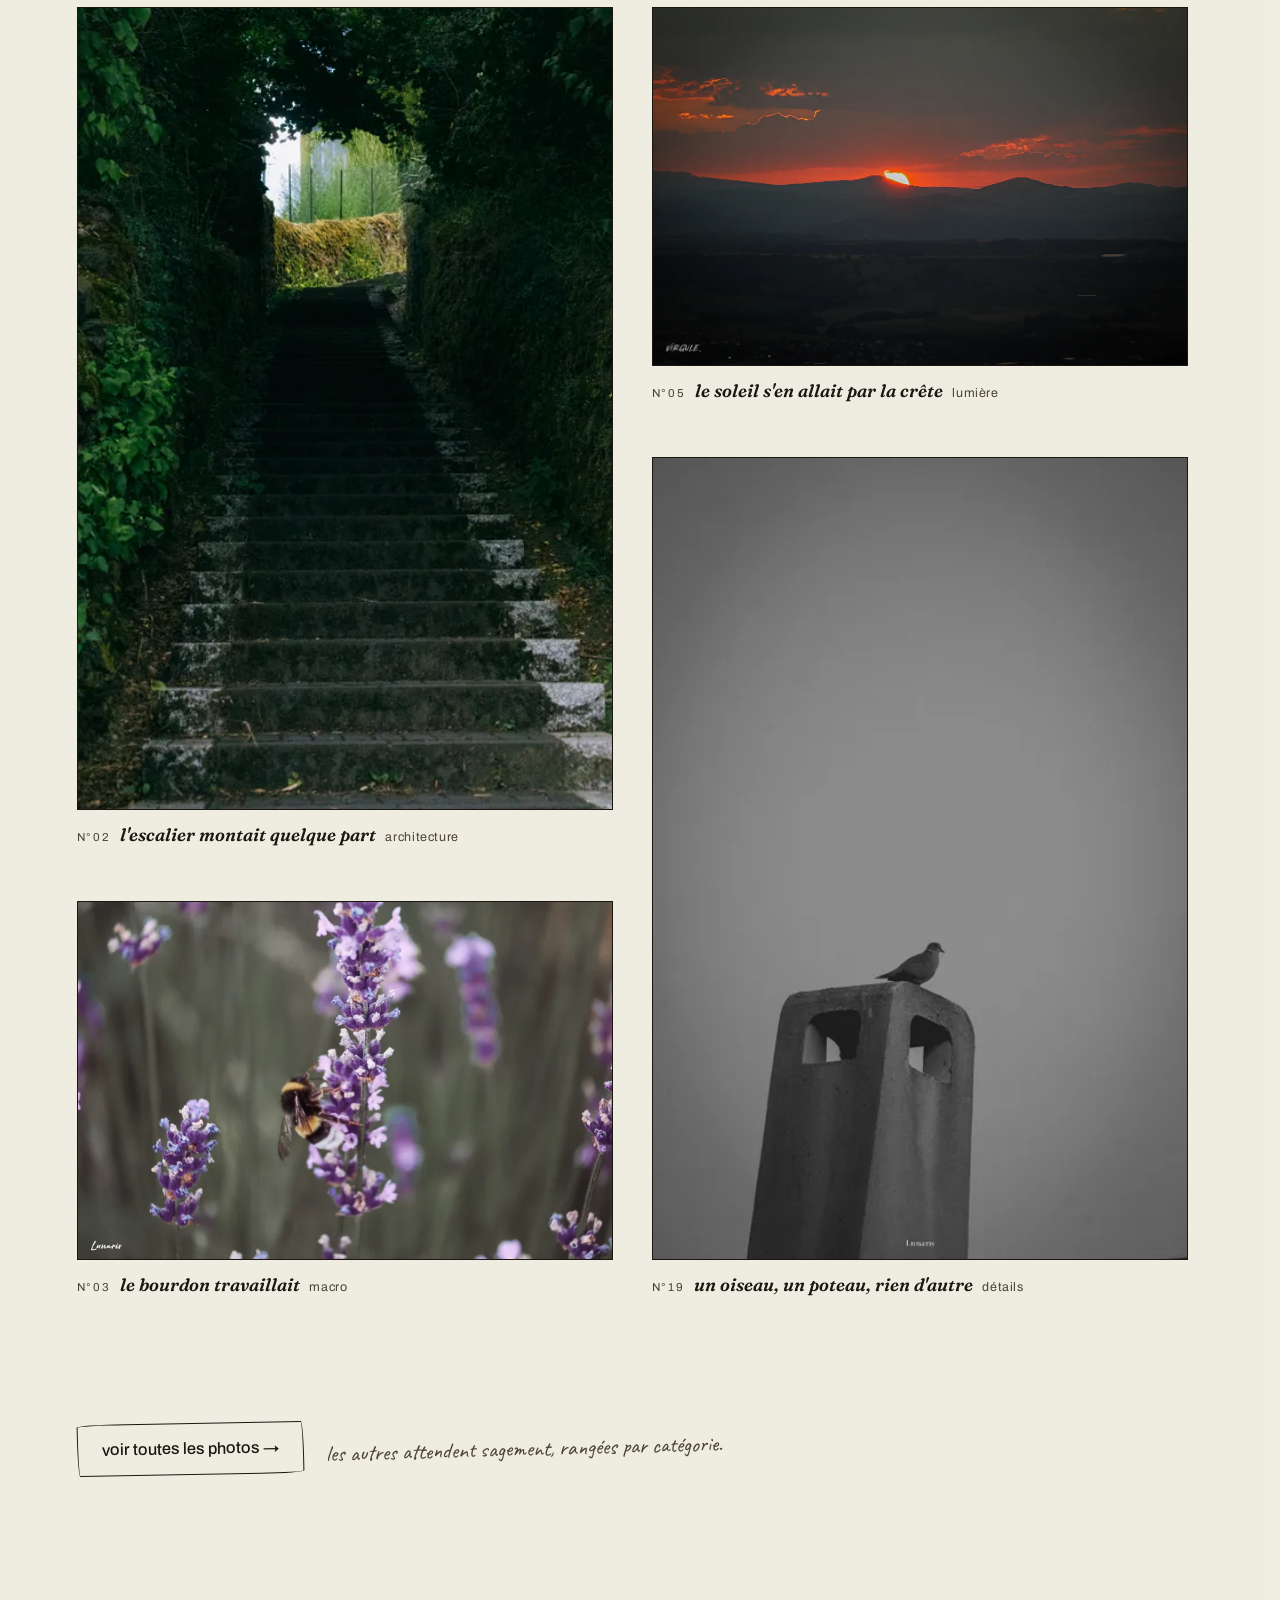
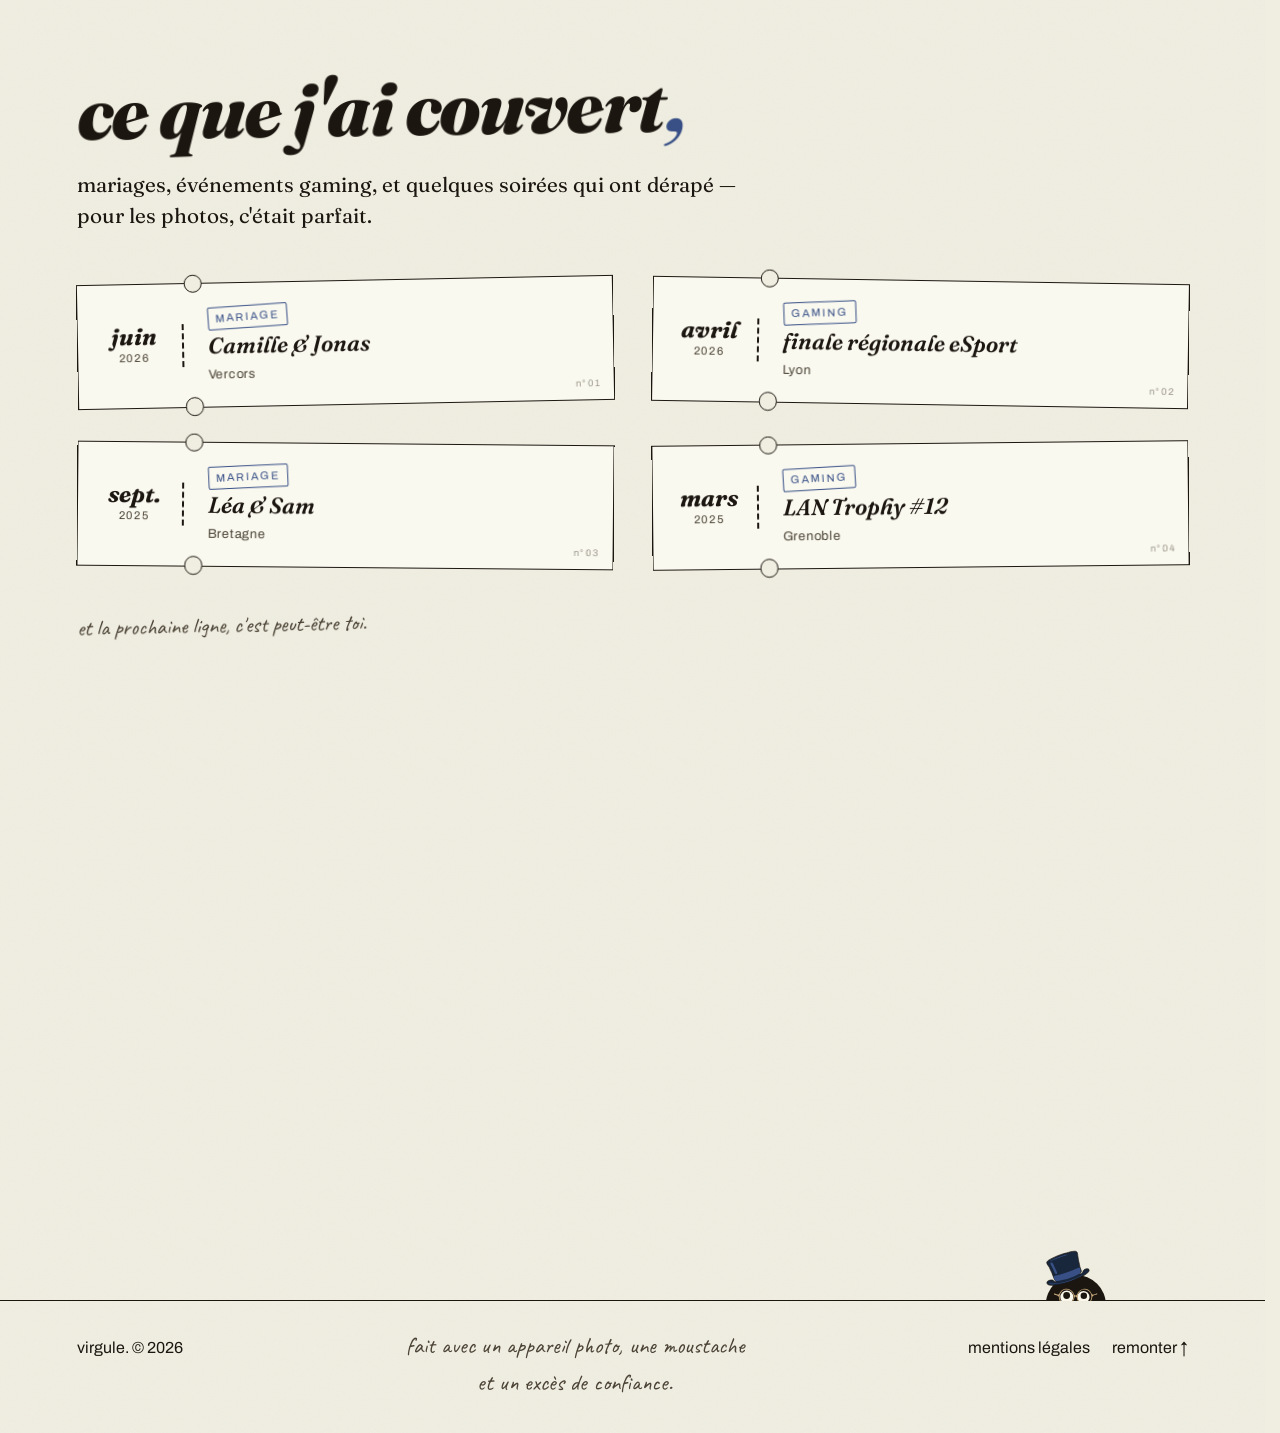
==== commit 836a2894: "Vraies photos, palmarès en billets, et mode édition au crayon Photos - 47 photos personnelles rempla" ====
--- a/index.html
+++ b/index.html
@@ -5,7 +5,7 @@
   <meta name="viewport" content="width=device-width, initial-scale=1">
   <title>virgule | Photographe</title>
   <meta name="description" content="virgule. — le portfolio de Virgile, photographe. paysages, portraits, champignons suspects et lumières étranges, capturés juste avant qu'ils changent d'avis.">
-  <meta name="theme-color" content="#F4EDDD">
+  <meta name="theme-color" content="#F0EEE1">
   <script>document.documentElement.classList.add("js");</script>
   <link rel="icon" href="logo/favicon.svg" type="image/svg+xml">
   <link rel="preconnect" href="https://fonts.googleapis.com">
@@ -36,10 +36,12 @@
       <div class="ponctuation" aria-hidden="true">
         <span>,</span><span>.</span><span>;</span><span>,</span><span>?</span><span>,</span><span>…</span><span>!</span>
       </div>
-      <p class="hero-sur" data-reveal>n°1 — portfolio d'un photographe sérieux <span class="hero-sur-note">(l'identité visuelle, un peu moins)</span></p>
+      <!-- data-texte tient les mots seuls : la ponctuation animée (.virg, .point)
+           reste à côté, sinon l'éditeur la remplacerait en réécrivant le titre -->
+      <p class="hero-sur" data-reveal><span data-texte="hero-sur">n°1 — portfolio d'un photographe sérieux</span> <span class="hero-sur-note" data-texte="hero-sur-note">(l'identité visuelle, un peu moins)</span></p>
 
       <div class="hero-bloc">
-        <h1 class="hero-titre" id="titre-hero" data-reveal>virgule<span class="point">.</span></h1>
+        <h1 class="hero-titre" id="titre-hero" data-reveal><span data-texte="titre-hero">virgule</span><span class="point">.</span></h1>
         <p class="hero-phrase" data-reveal data-texte="hero-phrase">marquer une pause<br>dans <em>le temps</em></p>
         <a class="cta" id="cta-photos" href="#galerie" data-reveal>voir les photos&nbsp;<span class="fleche" aria-hidden="true">↓</span></a>
       </div>
@@ -57,7 +59,7 @@
     <!-- ============ GALERIE ============ -->
     <section class="galerie" id="galerie" aria-labelledby="titre-galerie">
       <header class="galerie-tete">
-        <h2 class="titre-section" id="titre-galerie" data-reveal>mes clichés favoris<span class="virg">,</span></h2>
+        <h2 class="titre-section" id="titre-galerie" data-reveal><span data-texte="titre-galerie">mes clichés favoris</span><span class="virg">,</span></h2>
         <p class="galerie-compte" id="compte" data-compte="selection" data-reveal>six préférées, sur quinze en tout.</p>
       </header>
 
@@ -68,25 +70,36 @@
         <span class="galerie-suite-note" data-texte="galerie-suite-note">les autres attendent sagement, rangées par catégorie.</span>
       </p>
 
-      <p class="note-marge note-marge-a" aria-hidden="true" data-texte="note-marge-a">cette rangée m'a demandé trois jours.</p>
-      <p class="note-marge note-marge-b" aria-hidden="true" data-texte="note-marge-b">tu peux cliquer, elles ne mordent pas.</p>
-
       <noscript>
         <p class="sans-js">les photos ont besoin de javascript pour s'afficher.<br>elles sont timides, mais elles existent.</p>
       </noscript>
     </section>
 
-    <!-- ============ VERS À PROPOS ============
-         la fiche complète (portrait, bio, étiquettes) vit sur apropos.html -->
-    <section class="renvoi-apropos" aria-labelledby="titre-renvoi">
-      <h2 class="titre-section" id="titre-renvoi" data-reveal>qui est virgule<span class="virg">&nbsp;?</span></h2>
-      <p class="renvoi-texte" data-reveal data-texte="renvoi-apropos">un photographe, un haut-de-forme, une fausse moustache.<br>le reste demande une page entière.</p>
-      <p data-reveal><a class="cta" href="apropos.html">faire connaissance&nbsp;<span class="fleche" aria-hidden="true">→</span></a></p>
+    <!-- ============ PALMARÈS ============
+         les prestations déjà couvertes. Les billets sont montés par main.js
+         depuis js/palmares-data.js — c'est ce qui les rend modifiables au
+         crayon depuis le mode édition. Chaque événement est un billet
+         d'entrée : souche détachable avec la date, tampon du genre, nom, lieu.
+         Le numéro en bas à droite est compté par le CSS.
+         Le nom renvoie vers la galerie déjà filtrée sur cet événement. -->
+    <section class="palmares" id="palmares" aria-labelledby="titre-palmares">
+      <header class="palmares-tete">
+        <h2 class="titre-section" id="titre-palmares" data-reveal><span data-texte="titre-palmares">ce que j'ai couvert</span><span class="virg">,</span></h2>
+        <p class="palmares-intro" data-reveal data-texte="palmares-intro">mariages, événements gaming, et quelques soirées qui ont dérapé — pour les photos, c'était parfait.</p>
+      </header>
+
+      <ol class="palmares-liste" id="palmares-liste"></ol>
+
+      <noscript>
+        <p class="sans-js">le palmarès a besoin de javascript pour s'afficher.</p>
+      </noscript>
+
+      <p class="palmares-note" data-reveal data-texte="palmares-note">et la prochaine ligne, c'est peut-être toi.</p>
     </section>
 
     <!-- ============ CONTACT ============ -->
     <section class="contact" id="contact" aria-labelledby="titre-contact">
-      <h2 class="titre-section" id="titre-contact" data-reveal>tu veux me parler<span class="virg">&nbsp;?</span></h2>
+      <h2 class="titre-section" id="titre-contact" data-reveal><span data-texte="titre-contact">tu veux me parler</span><span class="virg">&nbsp;?</span></h2>
       <span class="annot annot-toi" aria-hidden="true" data-texte="annot-toi">→ oui, toi.</span>
       <p class="contact-liens" data-reveal>
         <a class="contact-lien" id="lien-email" href="mailto:bonjour@virgule-photo.fr">bonjour@virgule-photo.fr</a><span class="virg" aria-hidden="true">,</span>
@@ -134,6 +147,7 @@
   <div class="toast" id="toast" role="status" aria-live="polite" hidden></div>
 
   <script src="js/photos-data.js"></script>
+  <script src="js/palmares-data.js"></script>
   <script src="js/site-config.js"></script>
   <script src="js/main.js"></script>
 </body>
--- a/css/styles.css
+++ b/css/styles.css
@@ -7,9 +7,13 @@
 
 /* ---------- jetons ---------- */
 :root {
-  --creme: #F4EDDD;
-  --ivoire: #FBF6EA;
-  --papier: #EDE3CC;
+  /* papier non couché, légèrement recyclé : même clarté que le crème d'avant,
+     mais tiré vers le vert et bien moins saturé (H52° S33% au lieu de H42°
+     S51%) — ça l'éloigne du beige orangé qu'on voit partout, et ça s'accorde
+     avec la sauge et le teal qui étaient déjà dans la palette. */
+  --creme: #F0EEE1;
+  --ivoire: #FAF9F0;
+  --papier: #E5E4D3;
   --noir: #1B1610;
   --encre: #4A4234;
   /* le bleu du bandeau du chapeau, repris comme accent (6,8:1 sur le crème) */
@@ -297,11 +301,24 @@
 
 /* filtres de photos.html — de vrais boutons, pour qu'on comprenne
    du premier regard que les catégories se cliquent et trient */
+/* deux axes de tri empilés : le sujet, puis l'événement. Chacun avec son
+   intitulé — sans lui, « paysages » et « Camille & Jonas » côte à côte dans une
+   seule barre ne diraient plus ce qu'on est en train de trier. */
 .filtres {
+  margin-top: 1.8rem;
+}
+.filtres-titre {
+  margin: 1.5rem 0 0.7rem;
+  font-size: 0.72rem;
+  letter-spacing: 0.16em;
+  text-transform: uppercase;
+  color: var(--encre);
+}
+.filtres-titre:first-child { margin-top: 0; }
+.filtres-groupe {
   display: flex;
   flex-wrap: wrap;
   gap: 0.7rem 0.6rem;
-  margin-top: 1.8rem;
 }
 .filtres button {
   font: inherit;
@@ -326,16 +343,24 @@
 /* sur téléphone, huit pastilles à taille pleine mangent quatre lignes :
    on resserre pour tenir en deux ou trois */
 @media (max-width: 719px) {
-  .filtres { gap: 0.5rem 0.45rem; }
+  .filtres-groupe { gap: 0.5rem 0.45rem; }
+  .filtres-titre { margin: 1.2rem 0 0.5rem; }
   .filtres button { font-size: 0.84rem; padding: 0.3rem 0.75rem; }
 }
 
-/* grille éditoriale asymétrique */
+/* la sélection de l'accueil — des colonnes en maçonnerie, comme la grande
+   grille de photos.html, mais plus larges : la sélection doit peser plus lourd
+   que le fonds. Chaque photo garde ses proportions et se pose sous la
+   précédente ; il n'y a plus de rangée à refermer, donc plus de trou à combler.
+   L'intervalle entre colonnes compte dans le calcul du nombre de colonnes :
+   la largeur demandée est donc un peu plus courte que la largeur obtenue. */
 .grille {
-  display: grid;
-  grid-template-columns: repeat(12, 1fr);
-  gap: clamp(2rem, 4vw, 4rem) clamp(1.5rem, 3vw, 3rem);
-  align-items: start;
+  column-width: 26rem;
+  column-gap: clamp(1.8rem, 3vw, 3.2rem);
+}
+.grille .photo {
+  break-inside: avoid;
+  margin: 0 0 clamp(2.4rem, 4vw, 3.6rem);
 }
 
 .photo {
@@ -356,52 +381,15 @@
   }
 }
 
-/* tailles */
-/* les tailles ne valent que dans la grille éditoriale de l'accueil :
-   dans la grille dense de photos.html, un « span 7 » sur 4 colonnes
-   déborderait et fabriquerait des colonnes fantômes. */
-.grille .t-grande   { grid-column: span 7; }
-.grille .t-panorama { grid-column: 2 / span 10; }
-.grille .t-haute    { grid-column: span 5; }
-.grille .t-moyenne  { grid-column: span 5; }
-.grille .t-petite   { grid-column: span 4; }
-
-/* décalages verticaux — le léger désordre organisé */
-.photo[data-pos="1"] { margin-top: 6rem; }
-.photo[data-pos="2"] { margin-top: 2.5rem; }
-.photo[data-pos="3"] { margin-top: 5.5rem; }
-.photo[data-pos="4"] { margin-top: 1rem; }
-.photo[data-pos="5"] { margin-top: 4.5rem; }
-
-/* respirations horizontales */
-.photo[data-pos="2"].t-petite  { grid-column: 2 / span 4; }
-.photo[data-pos="4"].t-moyenne { grid-column: 8 / span 5; }
-.photo[data-pos="5"].t-haute   { grid-column: 7 / span 5; }
+/* `taille` ne commande plus de largeur : en maçonnerie, toutes les photos font
+   celle de leur colonne. Elle continue de servir dans js/main.js, pour deviner
+   les proportions quand `ratio` n'est pas renseigné et pour l'attribut `sizes`. */
 
 .photo-cadre {
   position: relative;
   display: block;
   width: 100%;
   padding: 0;
-}
-/* bloc de couleur vintage derrière certaines photos */
-.photo-cadre::before {
-  content: "";
-  position: absolute;
-  inset: 0;
-  z-index: -1;
-  background: transparent;
-  transform: rotate(1.6deg) translate(9px, 11px);
-  transition: transform var(--transition-photo);
-}
-.photo[data-pos="1"] .photo-cadre::before { background: var(--sauge); }
-.photo[data-pos="3"] .photo-cadre::before { background: var(--moutarde); }
-.photo[data-pos="5"] .photo-cadre::before { background: var(--bleu); }
-/* les éléments très larges amplifient la rotation : on la tempère */
-.t-panorama .photo-cadre::before { transform: rotate(0.6deg) translate(8px, 10px); }
-@media (hover: hover) {
-  .photo:hover .photo-cadre::before { transform: rotate(2.6deg) translate(12px, 14px); }
-  .photo.t-panorama:hover .photo-cadre::before { transform: rotate(1deg) translate(10px, 12px); }
 }
 
 .photo-fen {
@@ -480,27 +468,6 @@
 .photo.part { opacity: 0; transform: scale(0.96); pointer-events: none; }
 .photo[hidden] { display: none; }
 
-/* notes en marge — la gouttière ne fait que 6rem au maximum, la note en fait
-   9 : elle mord forcément sur la grille. Plutôt que de rétrécir les photos,
-   on l'assume en bout de papier posé sur la photo, comme .photo-phrase :
-   fond ivoire pour rester lisible, z-index pour ne jamais passer dessous. */
-.note-marge {
-  position: absolute;
-  z-index: 3;
-  max-width: 9.5rem;
-  background: var(--ivoire);
-  border: 1.5px solid var(--noir);
-  padding: 0.4rem 0.7rem;
-  font-family: var(--main);
-  font-size: 1.4rem;
-  line-height: 1.2;
-  color: var(--encre);
-}
-/* positions calées sur la sélection de l'accueil (6 photos) : la note de
-   droite longe le panorama, celle de gauche se pose sur la photo du bas
-   sans toucher sa légende */
-.note-marge-a { right: 0.8rem; top: 34%; transform: rotate(3deg); }
-.note-marge-b { left: 0.8rem; top: 60%; transform: rotate(-3.5deg); }
 .sans-js {
   font-family: var(--serif);
   font-style: italic;
@@ -519,17 +486,167 @@
 .page-apropos { padding-top: 8.5rem; }
 .apropos-suite { margin: 2.2rem 0 0; }
 
-/* ---------- accueil : le renvoi vers la page à propos ---------- */
-.renvoi-apropos {
-  padding: 5rem var(--gouttiere) 2rem;
-  text-align: center;
-}
-.renvoi-apropos .titre-section { transform: rotate(-0.8deg); }
-.renvoi-texte {
-  margin: 1.6rem 0 2rem;
-  font-family: var(--serif);
-  font-size: clamp(1.1rem, 1.8vw, 1.35rem);
+/* ---------- palmarès (accueil) ----------
+   la liste des prestations, montée en index de revue : une ligne par
+   événement, des filets pleine largeur, la date en petites capitales et le nom
+   en italique. Le genre reprend la pastille des filtres de photos.html, pour
+   que les deux listes du site se ressemblent. */
+.palmares { padding: 5rem var(--gouttiere) 6rem; }
+.palmares-tete { margin-bottom: 3rem; }
+.palmares-intro {
+  margin: 1.6rem 0 0;
+  max-width: 42rem;
+  font-family: var(--serif);
+  font-size: clamp(1.05rem, 1.7vw, 1.3rem);
   line-height: 1.5;
+}
+/* la largeur de la souche est le repère de tout le billet : la ligne de
+   déchirure et les deux encoches s'y calent. Une seule valeur à bouger. */
+.palmares-liste {
+  --souche: 5.4rem;
+  --marge-billet: 1.2rem;
+  /* le milieu de la perforation, mesuré depuis le bord gauche du billet */
+  --dechirure: calc(var(--marge-billet) + var(--souche) + 0.65rem);
+  counter-reset: billet;
+  list-style: none;
+  margin: 0;
+  padding: 0;
+  display: grid;
+  grid-template-columns: repeat(auto-fit, minmax(24rem, 1fr));
+  gap: clamp(1.6rem, 3vw, 2.6rem);
+}
+
+/* un billet d'entrée : souche à gauche, corps à droite, une perforation entre
+   les deux. Chacun penche un peu différemment — quatre inclinaisons qui
+   tournent, pour que la pile n'ait pas l'air imprimée au massicot. */
+.billet {
+  --pivot: -1.1deg;
+  counter-increment: billet;
+  position: relative;
+  display: grid;
+  grid-template-columns: var(--souche) 1fr;
+  align-items: center;
+  gap: 0 1.5rem;
+  padding: 1.35rem 1.5rem 1.35rem var(--marge-billet);
+  background: var(--ivoire);
+  border: 1.5px solid var(--noir);
+  transform: rotate(var(--pivot));
+  transition: transform var(--transition-photo);
+}
+.billet:nth-child(4n + 2) { --pivot: 0.9deg; }
+.billet:nth-child(4n + 3) { --pivot: 0.5deg; }
+.billet:nth-child(4n + 4) { --pivot: -0.6deg; }
+@media (hover: hover) {
+  /* le billet se redresse presque et se soulève : juste assez pour qu'il ait
+     l'air posé sur la page plutôt qu'imprimé dedans */
+  .billet:hover { transform: rotate(calc(var(--pivot) * 0.25)) translateY(-4px); }
+}
+
+/* les deux encoches de la perforation — des disques couleur page, à cheval sur
+   le bord haut et le bord bas, exactement dans l'axe des pointillés */
+.billet::before,
+.billet::after {
+  content: "";
+  position: absolute;
+  left: var(--dechirure);
+  width: 1.15rem;
+  height: 1.15rem;
+  border-radius: 50%;
+  background: var(--creme);
+  border: 1.5px solid var(--noir);
+}
+/* chaque encoche s'ancre à SON bord : en calant les deux depuis le haut, celle
+   du bas retombait 1,5px trop haut — la hauteur de la bordure du billet */
+.billet::before { top: 0; transform: translate(-50%, -50%); }
+.billet::after  { bottom: 0; transform: translate(-50%, 50%); }
+
+.billet-souche {
+  display: grid;
+  justify-items: center;
+  gap: 0.15rem;
+  padding-right: 0.65rem;
+  border-right: 2px dashed var(--noir);
+}
+.billet-mois {
+  font-family: var(--serif);
+  font-style: italic;
+  font-weight: 700;
+  font-size: 1.45rem;
+  line-height: 1;
+}
+.billet-an {
+  font-size: 0.7rem;
+  letter-spacing: 0.16em;
+  color: var(--encre);
+}
+
+.billet-corps {
+  display: grid;
+  justify-items: start;
+  gap: 0.3rem;
+}
+/* le genre en tampon encreur : capitales espacées, filet bleu, de travers */
+.billet-genre {
+  font-size: 0.68rem;
+  letter-spacing: 0.18em;
+  text-transform: uppercase;
+  color: var(--bleu);
+  border: 1.5px solid var(--bleu);
+  border-radius: 2px;
+  padding: 0.1rem 0.45rem;
+  transform: rotate(-3deg);
+}
+.billet-quoi {
+  font-family: var(--serif);
+  font-style: italic;
+  font-weight: 600;
+  font-size: clamp(1.15rem, 2vw, 1.4rem);
+  line-height: 1.2;
+}
+/* le nom est le lien, mais c'est tout le billet qui se clique : le ::after
+   étiré couvre la carte entière sans noyer le nom accessible du lien dans la
+   date et le lieu — un lecteur d'écran annonce « Camille & Jonas », rien de plus */
+.billet-lien {
+  color: inherit;
+  text-decoration-color: transparent;
+  text-underline-offset: 0.18em;
+  transition: text-decoration-color 0.2s ease;
+}
+.billet-lien::after {
+  content: "";
+  position: absolute;
+  inset: 0;
+  z-index: 1;
+}
+.billet-lien:hover,
+.billet-lien:focus-visible { text-decoration-color: currentColor; }
+/* le numéro reste au-dessus de la zone cliquable, sinon il devient invisible
+   au survol dans certains navigateurs qui repeignent la couche du lien */
+.billet-num { z-index: 2; }
+.billet-ou {
+  font-size: 0.8rem;
+  letter-spacing: 0.06em;
+  color: var(--encre);
+}
+
+/* le numéro de billet est compté par le CSS : ajouter une ligne dans le HTML
+   ne demande jamais de renuméroter quoi que ce soit */
+.billet-num {
+  position: absolute;
+  right: 0.75rem;
+  bottom: 0.45rem;
+  font-size: 0.6rem;
+  letter-spacing: 0.14em;
+  color: var(--encre);
+  opacity: 0.55;
+}
+.billet-num::before { content: "n°" counter(billet, decimal-leading-zero); }
+.palmares-note {
+  margin: 2rem 0 0;
+  font-family: var(--main);
+  font-size: 1.4rem;
+  color: var(--encre);
+  transform: rotate(-1.2deg);
 }
 
 .apropos-grille {
@@ -1191,22 +1308,6 @@
 }
 
 /* ---------- responsive ---------- */
-@media (max-width: 1100px) {
-  /* la gouttière rétrécit : les notes manuscrites empiéteraient sur les photos */
-  .note-marge { display: none; }
-  .grille { grid-template-columns: repeat(8, 1fr); }
-  .grille .t-grande   { grid-column: span 6; }
-  .grille .t-panorama { grid-column: 1 / span 8; }
-  .grille .t-haute    { grid-column: span 4; }
-  .grille .t-moyenne  { grid-column: span 4; }
-  .grille .t-petite   { grid-column: span 3; }
-  .photo[data-pos="2"].t-petite  { grid-column: 2 / span 3; }
-  .photo[data-pos="4"].t-moyenne { grid-column: 5 / span 4; }
-  .photo[data-pos="5"].t-haute   { grid-column: 4 / span 4; }
-  .photo[data-pos="1"] { margin-top: 4rem; }
-  .photo[data-pos="3"] { margin-top: 5.5rem; }
-}
-
 @media (max-width: 860px) {
   .hero {
     grid-template-columns: 1fr;
@@ -1233,29 +1334,20 @@
   .entete-nav { gap: 0.7rem; }
   .entete-nav a { font-size: 0.95rem; }
 
-  .grille {
-    grid-template-columns: repeat(6, 1fr);
-    gap: 2.2rem 0.9rem;
+  /* une seule colonne : sur un téléphone, une photo à demi-largeur, c'est la
+     colonne qu'on regarde, plus la photo */
+  .grille { columns: 1; }
+  .grille .photo { margin-bottom: 2.4rem; }
+
+  /* les billets se resserrent : sur 375px, une souche à 5,4rem laisserait deux
+     mots par ligne au nom de l'événement */
+  .palmares-liste {
+    --souche: 4.2rem;
+    --marge-billet: 0.9rem;
+    grid-template-columns: 1fr;
   }
-  /* tous les formats larges prennent toute la largeur : sur un téléphone,
-     un paysage coincé dans 5 colonnes sur 6 devient minuscule et c'est la
-     colonne qu'on regarde, plus la photo. les hautes et les carrées gardent
-     un léger retrait — à pleine largeur, elles mangeraient tout l'écran. */
-  .grille .t-grande, .grille .t-panorama, .grille .t-moyenne { grid-column: 1 / -1; }
-  .grille .t-haute   { grid-column: 1 / span 5; }
-  .grille .t-petite  { grid-column: 1 / span 5; }
-  .photo[data-pos="1"] { margin-top: 1.6rem; }
-  .photo[data-pos="2"] { margin-top: 0.8rem; }
-  .photo[data-pos="2"].t-petite { grid-column: 2 / span 5; }
-  .photo[data-pos="3"] { margin-top: 2rem; }
-  .photo[data-pos="4"] { margin-top: 0.6rem; }
-  /* neutralise le décalage hérité du palier 1100px : sur 6 colonnes, un
-     « 5 / span 4 » en créerait deux de plus et rétrécirait toute la grille */
-  .photo[data-pos="4"].t-moyenne { grid-column: 1 / -1; }
-  .photo[data-pos="5"] { margin-top: 1.4rem; }
-  .photo[data-pos="5"].t-haute { grid-column: 2 / span 5; }
-
-  .note-marge { display: none; }
+  .billet { gap: 0 1.1rem; padding-right: 1.1rem; }
+  .billet-mois { font-size: 1.25rem; }
 
   .stats { grid-template-columns: 1fr; }
 
